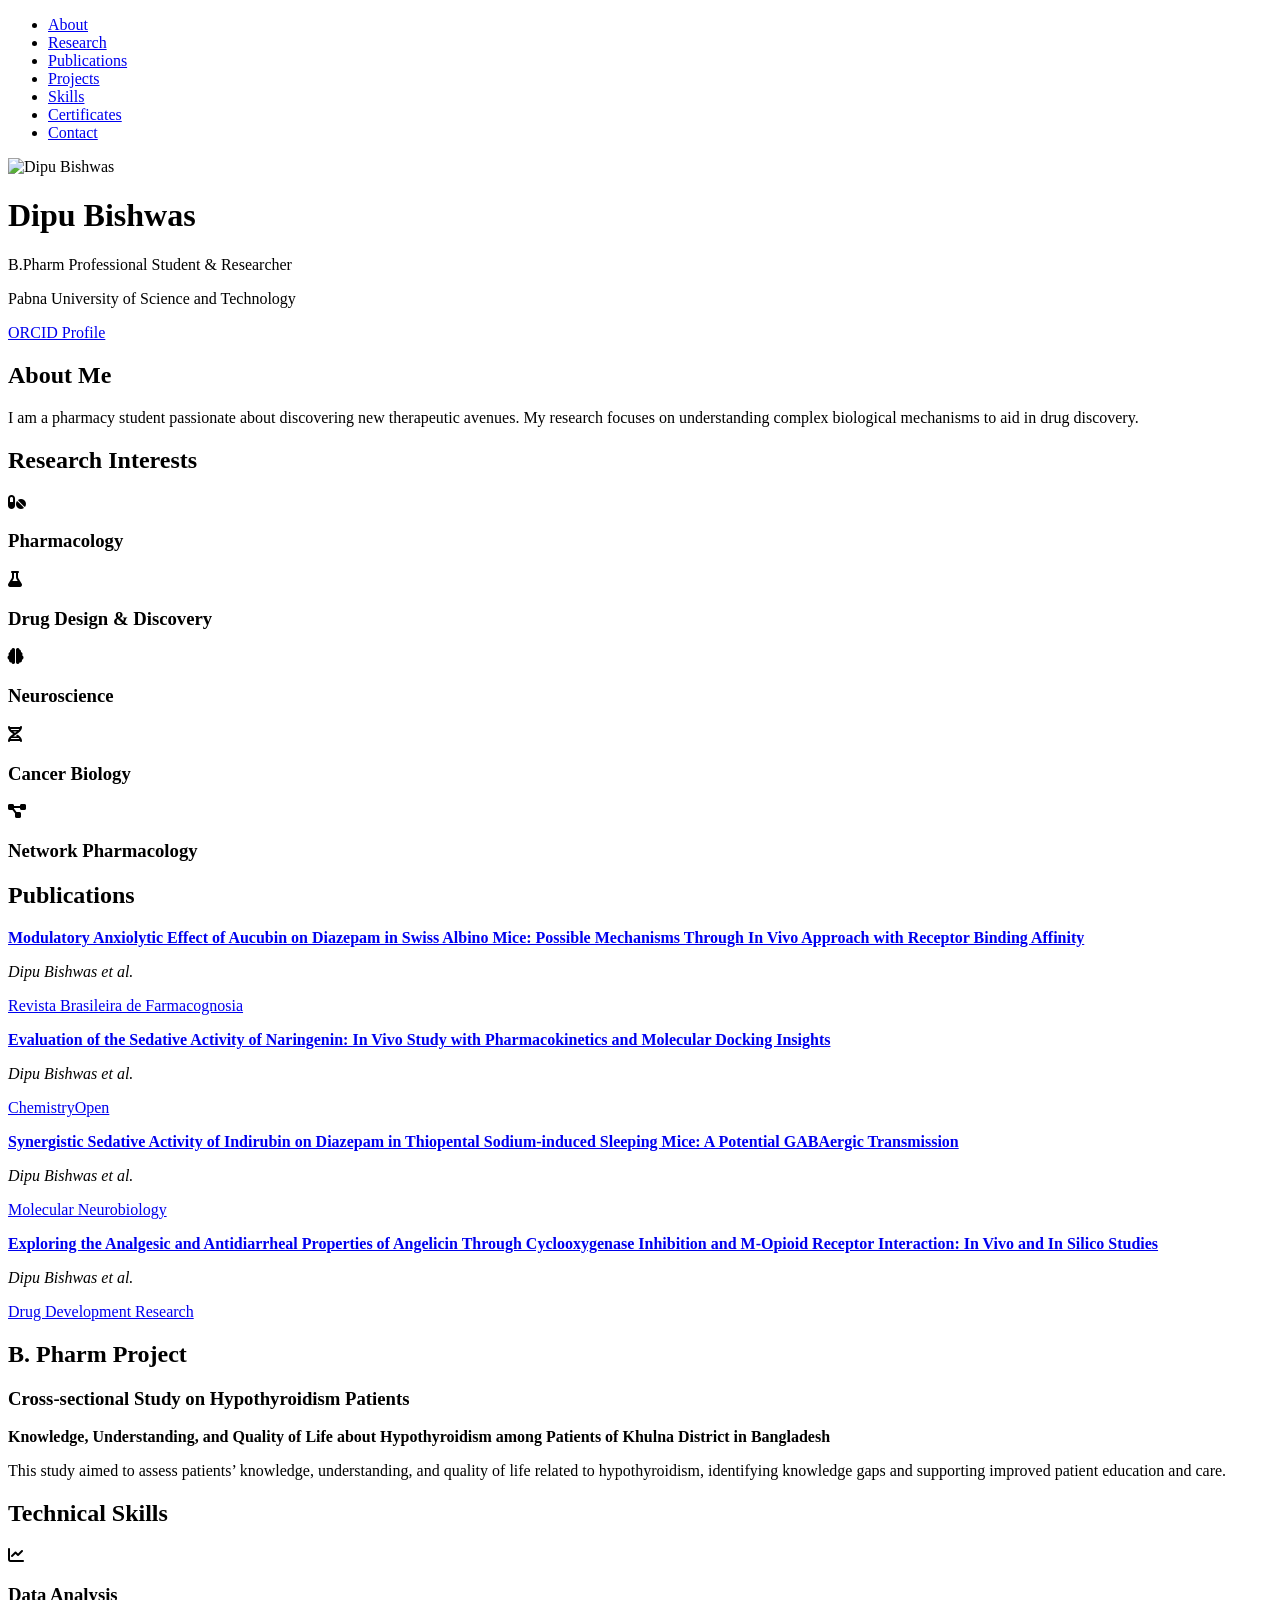
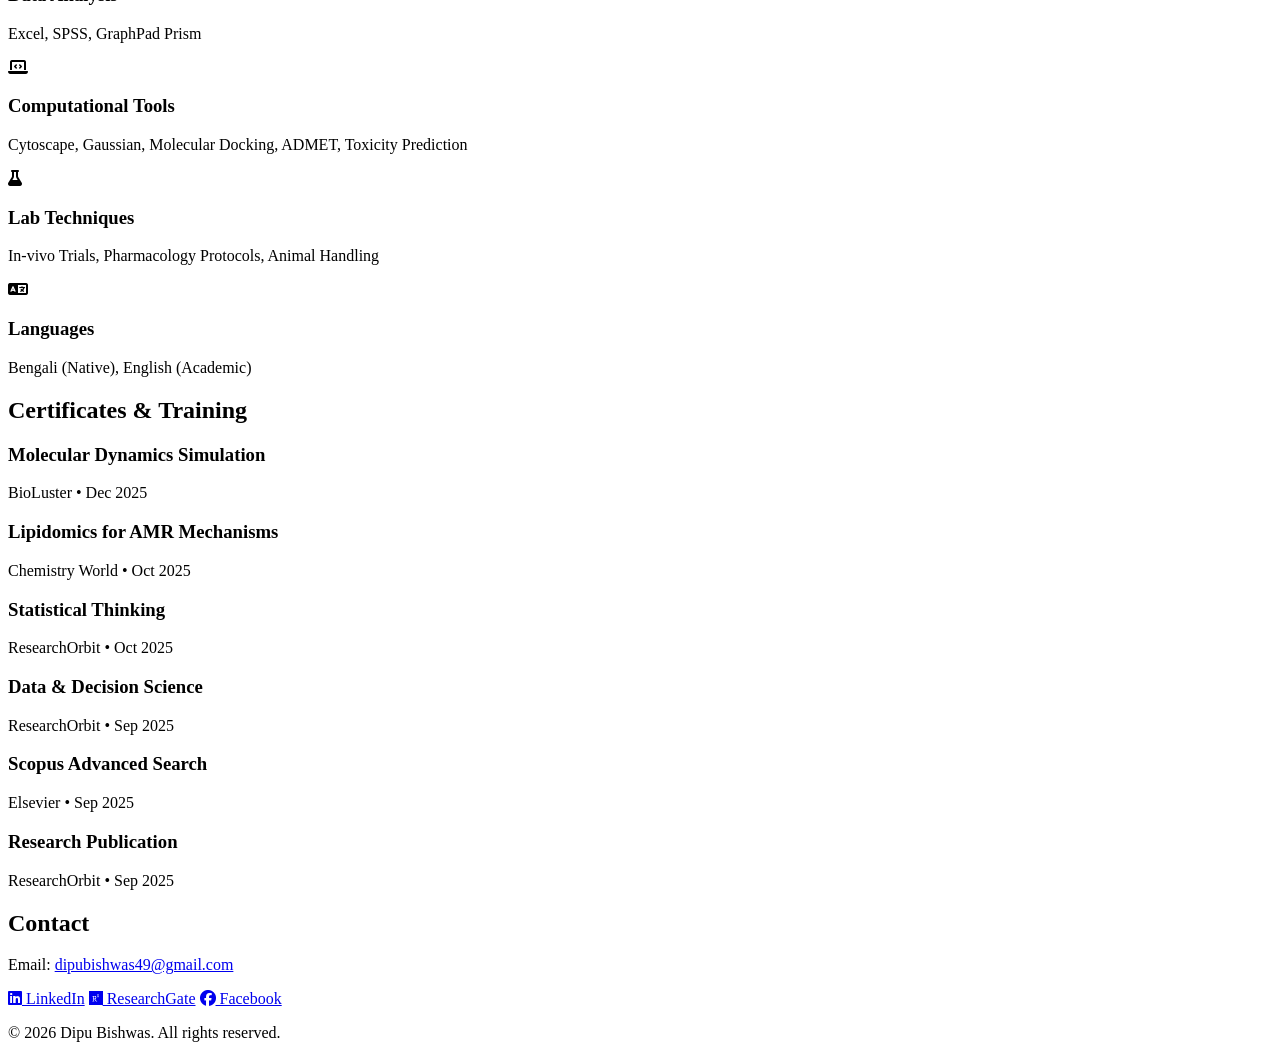
==== index.html @ 78cbf412 "Create index.html" ====
<!DOCTYPE html>
<html lang="en">
<head>
    <meta charset="UTF-8">
    <meta name="viewport" content="width=device-width, initial-scale=1.0">
    <meta name="description" content="Portfolio of Dipu Bishwas – B.Pharm student and researcher in Pharmacology, Neuroscience, and Drug Discovery">
    <title>Dipu Bishwas – Portfolio</title>
    <link rel="stylesheet" href="style.css">
    <link rel="stylesheet" href="https://cdnjs.cloudflare.com/ajax/libs/font-awesome/6.4.0/css/all.min.css">
</head>
<body>

    <!-- Navigation -->
    <nav>
        <div class="hamburger" onclick="toggleMenu()">
            <div class="bar"></div>
            <div class="bar"></div>
            <div class="bar"></div>
        </div>
        <ul class="nav-links">
            <li><a href="#about" onclick="toggleMenu()">About</a></li>
            <li><a href="#research" onclick="toggleMenu()">Research</a></li>
            <li><a href="#publications" onclick="toggleMenu()">Publications</a></li>
            <li><a href="#projects" onclick="toggleMenu()">Projects</a></li>
            <li><a href="#skills" onclick="toggleMenu()">Skills</a></li>
            <li><a href="#certificates" onclick="toggleMenu()">Certificates</a></li>
            <li><a href="#contact" onclick="toggleMenu()">Contact</a></li>
        </ul>
    </nav>

    <!-- Hero Section -->
    <header class="hero">
        <img src="profileee.jpg" alt="Dipu Bishwas" class="profile-img">
        <h1>Dipu Bishwas</h1>
        <p>B.Pharm Professional Student & Researcher</p>
        <p>Pabna University of Science and Technology</p>
        <p><a href="https://orcid.org/0009-0007-2944-2143" target="_blank" class="link-white">ORCID Profile</a></p>
    </header>

    <main class="container">

        <!-- About Section -->
        <section id="about">
            <h2>About Me</h2>
            <p>I am a pharmacy student passionate about discovering new therapeutic avenues. My research focuses on understanding complex biological mechanisms to aid in drug discovery.</p>
        </section>

        <!-- Research Interests -->
        <section id="research">
            <h2>Research Interests</h2>
            <div class="grid interests-grid">
                <div class="card"><i class="fas fa-pills"></i><h3>Pharmacology</h3></div>
                <div class="card"><i class="fas fa-flask"></i><h3>Drug Design & Discovery</h3></div>
                <div class="card"><i class="fas fa-brain"></i><h3>Neuroscience</h3></div>
                <div class="card"><i class="fas fa-dna"></i><h3>Cancer Biology</h3></div>
                <div class="card"><i class="fas fa-project-diagram"></i><h3>Network Pharmacology</h3></div>
            </div>
        </section>

        <!-- Publications -->
        <section id="publications">
            <h2>Publications</h2>
            <article class="publication">
                <a href="https://doi.org/10.1007/s43450-025-00629-9" target="_blank">
                    <strong>Modulatory Anxiolytic Effect of Aucubin on Diazepam in Swiss Albino Mice: Possible Mechanisms Through In Vivo Approach with Receptor Binding Affinity</strong>
                </a>
                <p><em>Dipu Bishwas et al.</em></p>
                <p><a href="https://link.springer.com/journal/43450" target="_blank">Revista Brasileira de Farmacognosia</a></p>
            </article>

            <article class="publication">
                <a href="https://doi.org/10.1002/open.202500114" target="_blank">
                    <strong>Evaluation of the Sedative Activity of Naringenin: In Vivo Study with Pharmacokinetics and Molecular Docking Insights</strong>
                </a>
                <p><em>Dipu Bishwas et al.</em></p>
                <p><a href="https://chemistry-europe.onlinelibrary.wiley.com/journal/21911363" target="_blank">ChemistryOpen</a></p>
            </article>

            <article class="publication">
                <a href="https://doi.org/10.1007/s12035-025-05176-x" target="_blank">
                    <strong>Synergistic Sedative Activity of Indirubin on Diazepam in Thiopental Sodium-induced Sleeping Mice: A Potential GABAergic Transmission</strong>
                </a>
                <p><em>Dipu Bishwas et al.</em></p>
                <p><a href="https://link.springer.com/journal/12035" target="_blank">Molecular Neurobiology</a></p>
            </article>

            <article class="publication">
                <a href="https://doi.org/10.1002/ddr.70201" target="_blank">
                    <strong>Exploring the Analgesic and Antidiarrheal Properties of Angelicin Through Cyclooxygenase Inhibition and M-Opioid Receptor Interaction: In Vivo and In Silico Studies</strong>
                </a>
                <p><em>Dipu Bishwas et al.</em></p>
                <p><a href="https://analyticalsciencejournals.onlinelibrary.wiley.com/journal/10982299" target="_blank">Drug Development Research</a></p>
            </article>
        </section>

        <!-- Projects -->
        <section id="projects">
            <h2>B. Pharm Project</h2>
            <article class="project">
                <h3>Cross-sectional Study on Hypothyroidism Patients</h3>
                <p><strong>Knowledge, Understanding, and Quality of Life about Hypothyroidism among Patients of Khulna District in Bangladesh</strong></p>
                <p>This study aimed to assess patients’ knowledge, understanding, and quality of life related to hypothyroidism, identifying knowledge gaps and supporting improved patient education and care.</p>
            </article>
        </section>

        <!-- Skills -->
        <section id="skills">
            <h2>Technical Skills</h2>
            <div class="grid skills-grid">
                <div class="card"><i class="fas fa-chart-line"></i><h3>Data Analysis</h3><p>Excel, SPSS, GraphPad Prism</p></div>
                <div class="card"><i class="fas fa-laptop-code"></i><h3>Computational Tools</h3><p>Cytoscape, Gaussian, Molecular Docking, ADMET, Toxicity Prediction</p></div>
                <div class="card"><i class="fas fa-flask"></i><h3>Lab Techniques</h3><p>In-vivo Trials, Pharmacology Protocols, Animal Handling</p></div>
                <div class="card"><i class="fas fa-language"></i><h3>Languages</h3><p>Bengali (Native), English (Academic)</p></div>
            </div>
        </section>

        <!-- Certificates -->
        <section id="certificates">
            <h2>Certificates & Training</h2>
            <div class="grid certificates-grid">
                <div class="card"><h3>Molecular Dynamics Simulation</h3><p>BioLuster • Dec 2025</p></div>
                <div class="card"><h3>Lipidomics for AMR Mechanisms</h3><p>Chemistry World • Oct 2025</p></div>
                <div class="card"><h3>Statistical Thinking</h3><p>ResearchOrbit • Oct 2025</p></div>
                <div class="card"><h3>Data & Decision Science</h3><p>ResearchOrbit • Sep 2025</p></div>
                <div class="card"><h3>Scopus Advanced Search</h3><p>Elsevier • Sep 2025</p></div>
                <div class="card"><h3>Research Publication</h3><p>ResearchOrbit • Sep 2025</p></div>
            </div>
        </section>

        <!-- Contact -->
        <section id="contact">
            <h2>Contact</h2>
            <p>Email: <a href="mailto:dipubishwas49@gmail.com">dipubishwas49@gmail.com</a></p>
            <div class="social-links">
                <a href="https://www.linkedin.com/in/dipu-bishwas/" target="_blank"><i class="fab fa-linkedin"></i> LinkedIn</a>
                <a href="https://www.researchgate.net/profile/Dipu-Bishwas-2" target="_blank"><i class="fab fa-researchgate"></i> ResearchGate</a>
                <a href="https://www.facebook.com/dipu.bishwas23" target="_blank"><i class="fab fa-facebook"></i> Facebook</a>
            </div>
        </section>

    </main>

    <!-- Footer -->
    <footer>
        <p>&copy; 2026 Dipu Bishwas. All rights reserved.</p>
    </footer>

    <!-- Scripts -->
    <script>
        function toggleMenu() {
            const nav = document.querySelector('.nav-links');
            nav.classList.toggle('active');
        }
    </script>

</body>
</html>
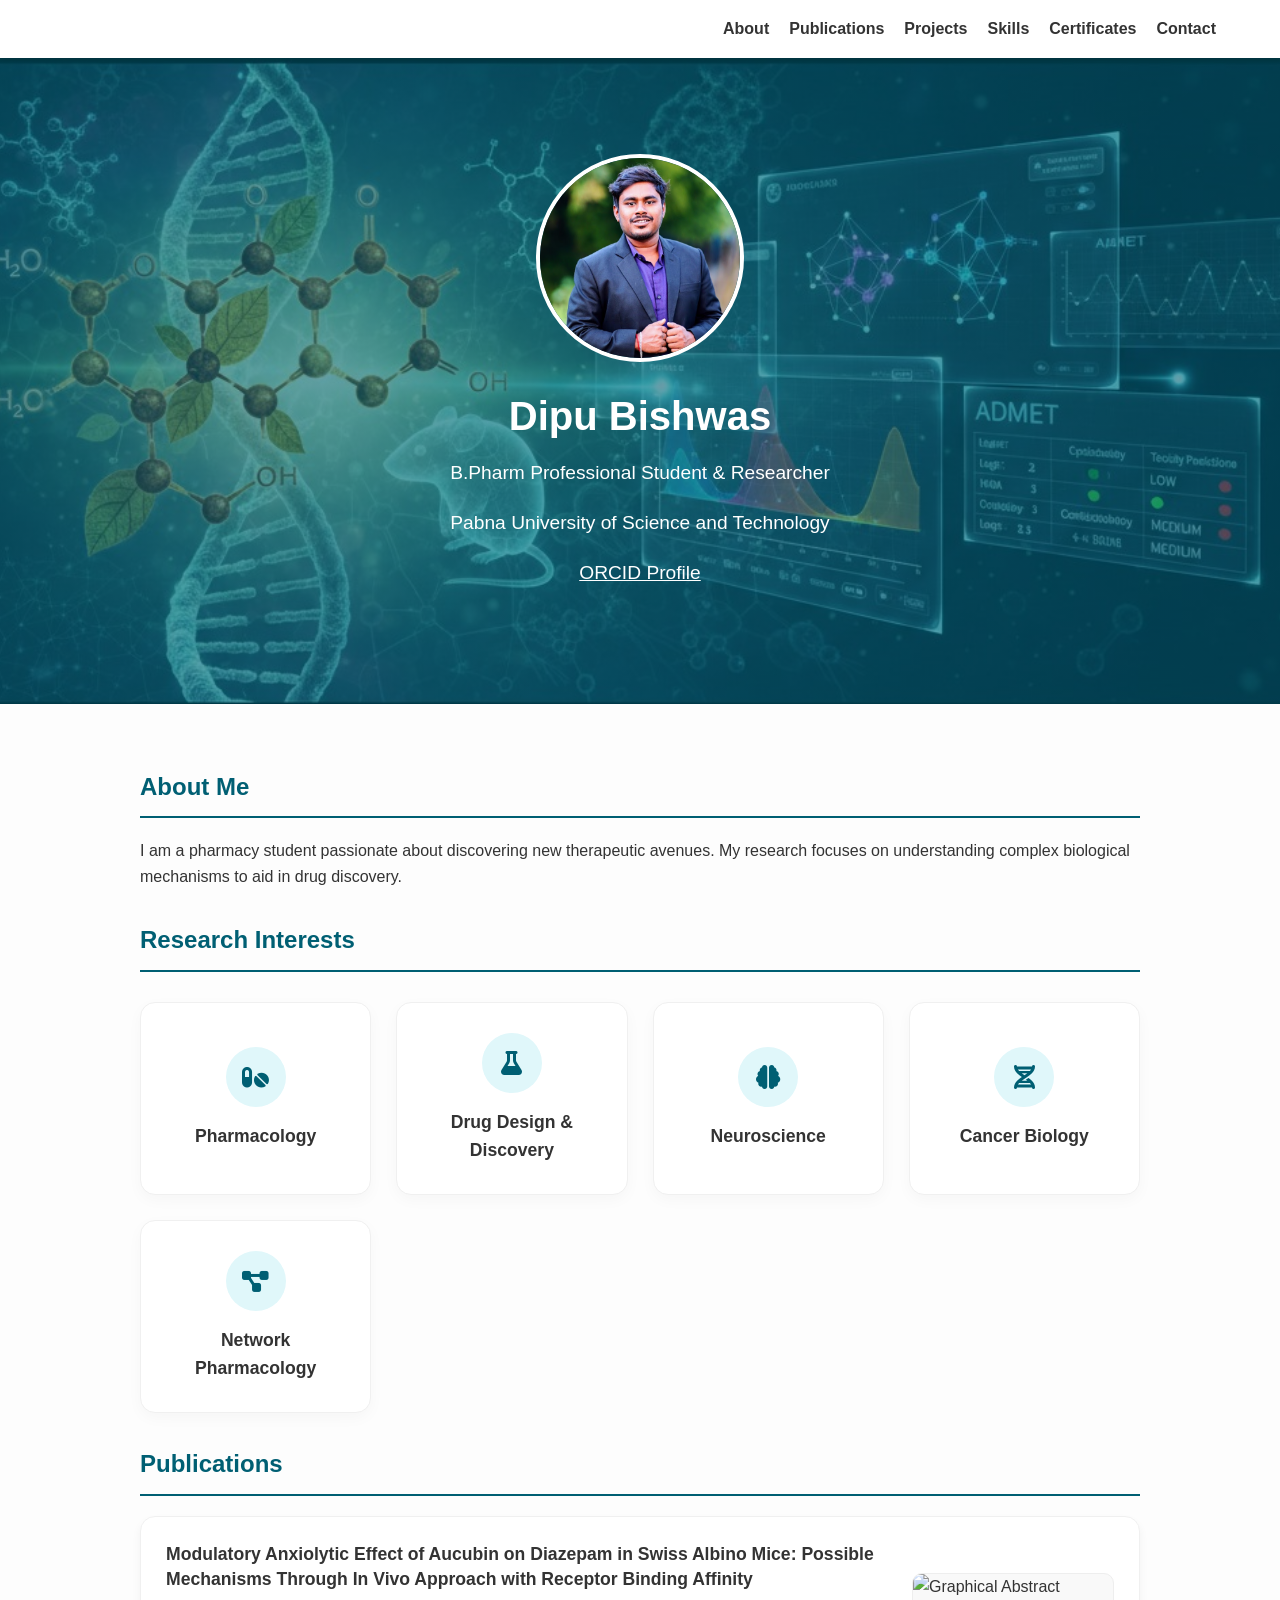
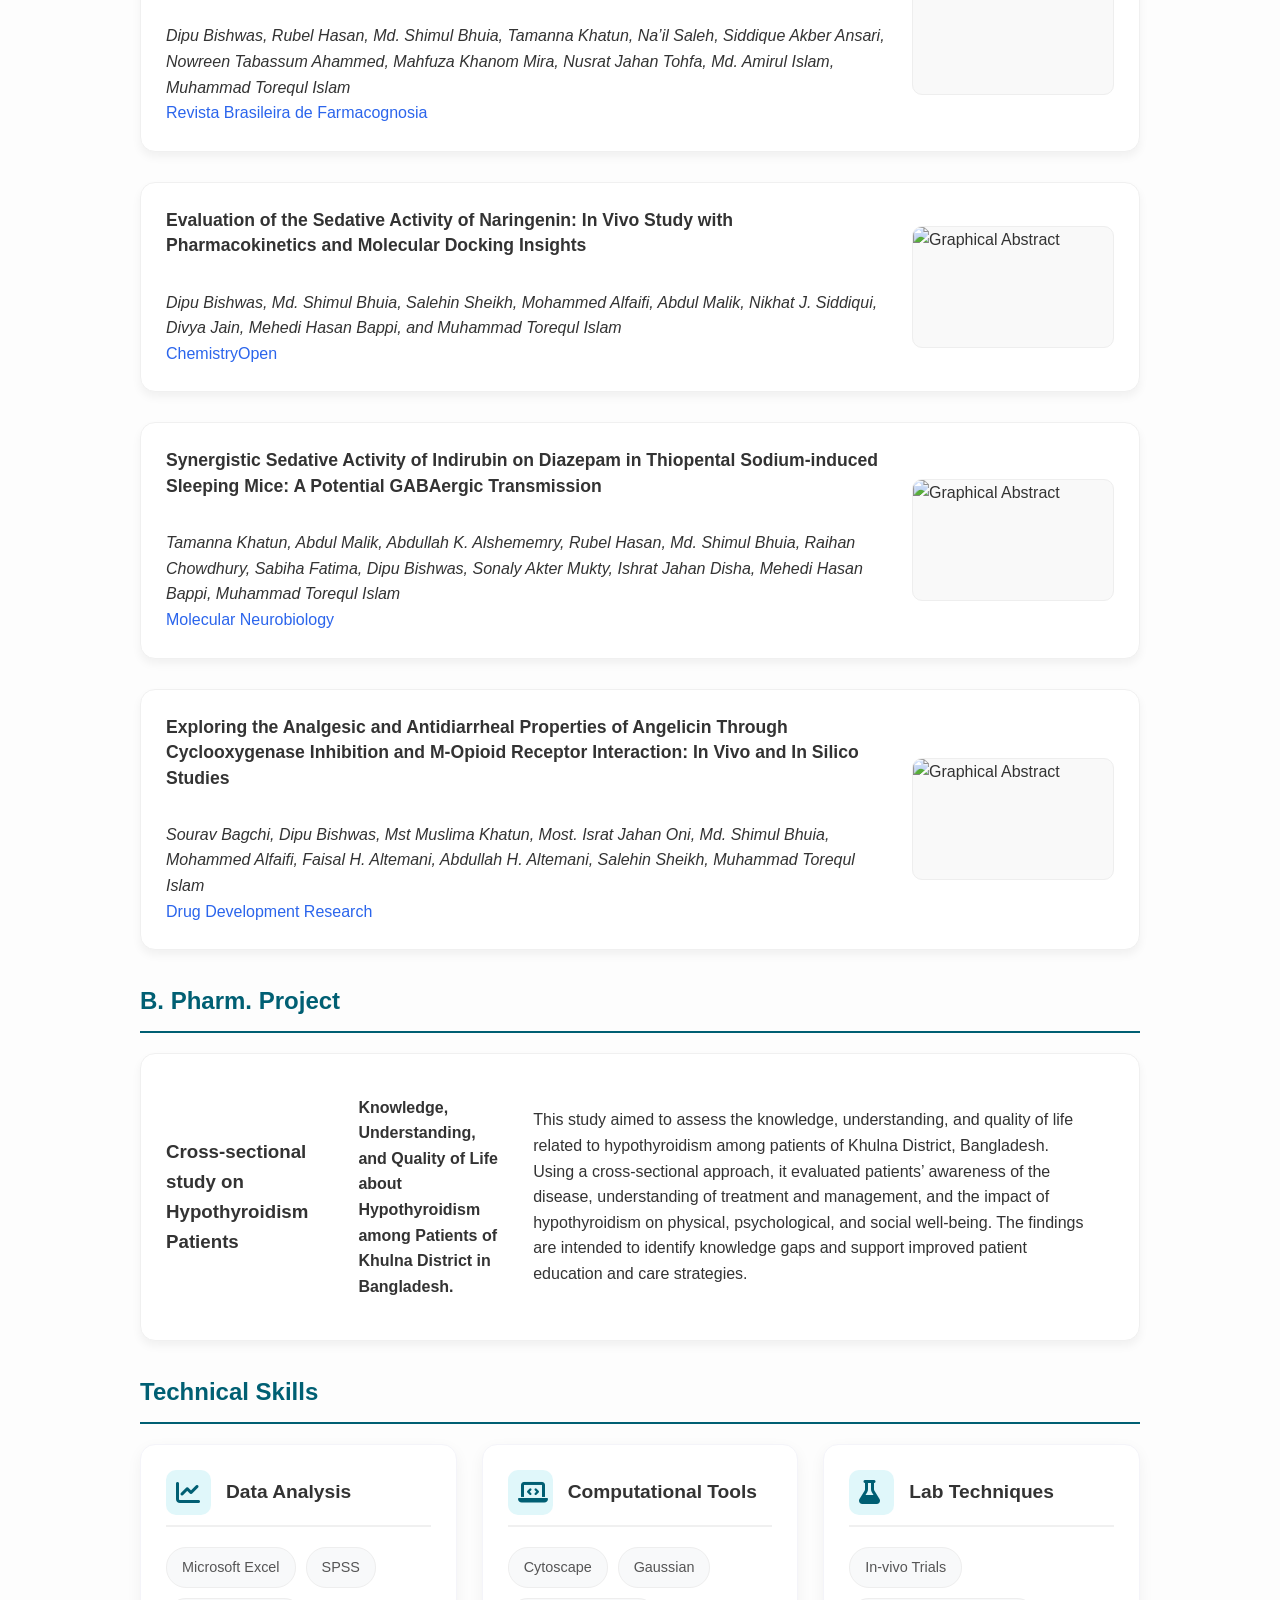
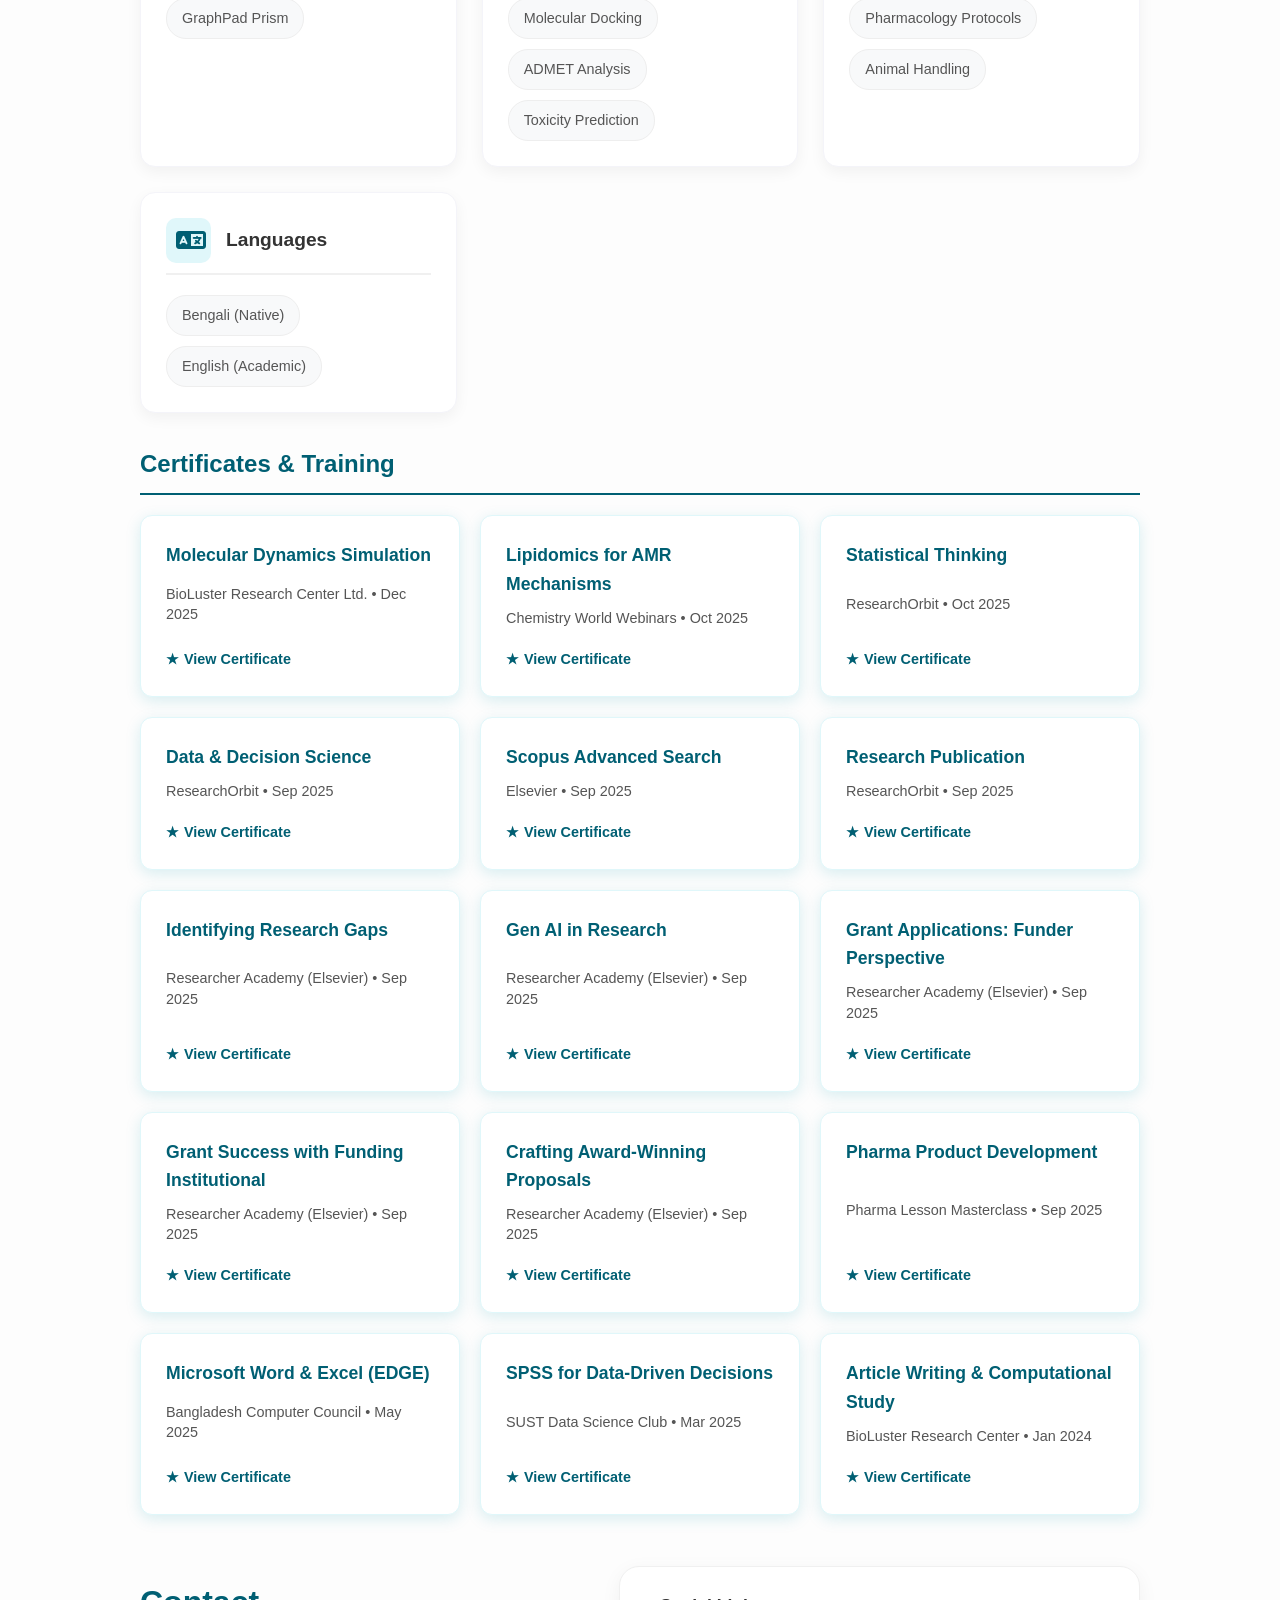
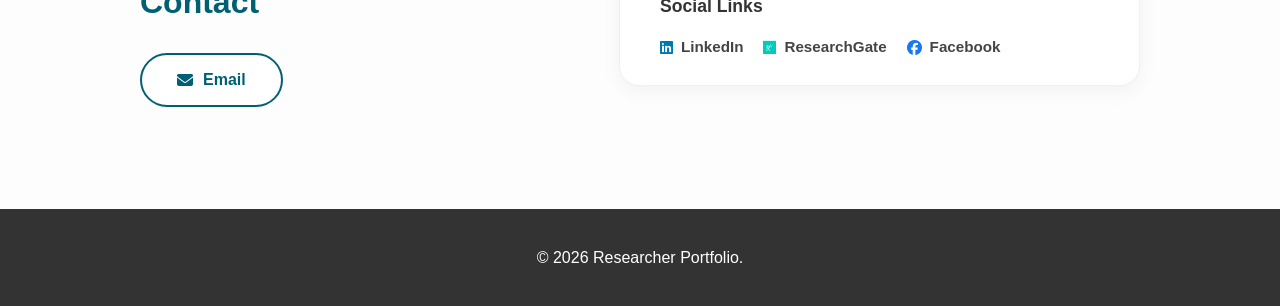
==== commit a1bb6e33: "Update index.html" ====
--- a/index.html
+++ b/index.html
@@ -3,23 +3,22 @@
 <head>
     <meta charset="UTF-8">
     <meta name="viewport" content="width=device-width, initial-scale=1.0">
-    <meta name="description" content="Portfolio of Dipu Bishwas – B.Pharm student and researcher in Pharmacology, Neuroscience, and Drug Discovery">
-    <title>Dipu Bishwas – Portfolio</title>
+    <title>Dipu Bishwas-Portfolio</title>
     <link rel="stylesheet" href="style.css">
+    
     <link rel="stylesheet" href="https://cdnjs.cloudflare.com/ajax/libs/font-awesome/6.4.0/css/all.min.css">
 </head>
 <body>
 
-    <!-- Navigation -->
     <nav>
         <div class="hamburger" onclick="toggleMenu()">
             <div class="bar"></div>
             <div class="bar"></div>
             <div class="bar"></div>
         </div>
+
         <ul class="nav-links">
             <li><a href="#about" onclick="toggleMenu()">About</a></li>
-            <li><a href="#research" onclick="toggleMenu()">Research</a></li>
             <li><a href="#publications" onclick="toggleMenu()">Publications</a></li>
             <li><a href="#projects" onclick="toggleMenu()">Projects</a></li>
             <li><a href="#skills" onclick="toggleMenu()">Skills</a></li>
@@ -28,130 +27,353 @@
         </ul>
     </nav>
 
-    <!-- Hero Section -->
     <header class="hero">
-        <img src="profileee.jpg" alt="Dipu Bishwas" class="profile-img">
+        <img src="profileee.jpg" alt="Dipu Bishwas" style="width: 200px; height: 200px; border-radius: 50%; border: 4px solid white; object-fit: cover; margin-bottom: 15px;">
+        
         <h1>Dipu Bishwas</h1>
         <p>B.Pharm Professional Student & Researcher</p>
         <p>Pabna University of Science and Technology</p>
-        <p><a href="https://orcid.org/0009-0007-2944-2143" target="_blank" class="link-white">ORCID Profile</a></p>
+        <p><a href="https://orcid.org/0009-0007-2944-2143" target="_blank" style="color: white; text-decoration: underline;">ORCID Profile</a></p>
+        <link rel="stylesheet" href="https://cdnjs.cloudflare.com/ajax/libs/font-awesome/6.4.0/css/all.min.css">
     </header>
 
-    <main class="container">
-
-        <!-- About Section -->
+    <div class="container">
+        
         <section id="about">
             <h2>About Me</h2>
-            <p>I am a pharmacy student passionate about discovering new therapeutic avenues. My research focuses on understanding complex biological mechanisms to aid in drug discovery.</p>
-        </section>
-
-        <!-- Research Interests -->
-        <section id="research">
+            <p>
+                I am a pharmacy student passionate about discovering new therapeutic avenues. 
+                My research focuses on understanding complex biological mechanisms to aid in drug discovery. 
+            </p>
+        </section>
+
+        <section id="interests">
             <h2>Research Interests</h2>
-            <div class="grid interests-grid">
-                <div class="card"><i class="fas fa-pills"></i><h3>Pharmacology</h3></div>
-                <div class="card"><i class="fas fa-flask"></i><h3>Drug Design & Discovery</h3></div>
-                <div class="card"><i class="fas fa-brain"></i><h3>Neuroscience</h3></div>
-                <div class="card"><i class="fas fa-dna"></i><h3>Cancer Biology</h3></div>
-                <div class="card"><i class="fas fa-project-diagram"></i><h3>Network Pharmacology</h3></div>
-            </div>
-        </section>
-
-        <!-- Publications -->
+            <div class="interests-grid">
+                
+                <div class="interest-card">
+                    <div class="icon-box">
+                        <i class="fas fa-pills"></i>
+                    </div>
+                    <h3>Pharmacology</h3>
+                </div>
+
+                <div class="interest-card">
+                    <div class="icon-box">
+                        <i class="fas fa-flask"></i>
+                    </div>
+                    <h3>Drug Design & Discovery</h3>
+                </div>
+
+                <div class="interest-card">
+                    <div class="icon-box">
+                        <i class="fas fa-brain"></i>
+                    </div>
+                    <h3>Neuroscience</h3>
+                </div>
+
+                <div class="interest-card">
+                    <div class="icon-box">
+                        <i class="fas fa-dna"></i>
+                    </div>
+                    <h3>Cancer Biology</h3>
+                </div>
+
+                <div class="interest-card">
+                    <div class="icon-box">
+                        <i class="fas fa-project-diagram"></i>
+                    </div>
+                    <h3>Network Pharmacology</h3>
+                </div>
+
+            </div>
+        </section>
+
         <section id="publications">
             <h2>Publications</h2>
-            <article class="publication">
-                <a href="https://doi.org/10.1007/s43450-025-00629-9" target="_blank">
-                    <strong>Modulatory Anxiolytic Effect of Aucubin on Diazepam in Swiss Albino Mice: Possible Mechanisms Through In Vivo Approach with Receptor Binding Affinity</strong>
-                </a>
-                <p><em>Dipu Bishwas et al.</em></p>
-                <p><a href="https://link.springer.com/journal/43450" target="_blank">Revista Brasileira de Farmacognosia</a></p>
-            </article>
-
-            <article class="publication">
-                <a href="https://doi.org/10.1002/open.202500114" target="_blank">
-                    <strong>Evaluation of the Sedative Activity of Naringenin: In Vivo Study with Pharmacokinetics and Molecular Docking Insights</strong>
-                </a>
-                <p><em>Dipu Bishwas et al.</em></p>
-                <p><a href="https://chemistry-europe.onlinelibrary.wiley.com/journal/21911363" target="_blank">ChemistryOpen</a></p>
-            </article>
-
-            <article class="publication">
-                <a href="https://doi.org/10.1007/s12035-025-05176-x" target="_blank">
-                    <strong>Synergistic Sedative Activity of Indirubin on Diazepam in Thiopental Sodium-induced Sleeping Mice: A Potential GABAergic Transmission</strong>
-                </a>
-                <p><em>Dipu Bishwas et al.</em></p>
-                <p><a href="https://link.springer.com/journal/12035" target="_blank">Molecular Neurobiology</a></p>
-            </article>
-
-            <article class="publication">
-                <a href="https://doi.org/10.1002/ddr.70201" target="_blank">
-                    <strong>Exploring the Analgesic and Antidiarrheal Properties of Angelicin Through Cyclooxygenase Inhibition and M-Opioid Receptor Interaction: In Vivo and In Silico Studies</strong>
-                </a>
-                <p><em>Dipu Bishwas et al.</em></p>
-                <p><a href="https://analyticalsciencejournals.onlinelibrary.wiley.com/journal/10982299" target="_blank">Drug Development Research</a></p>
-            </article>
-        </section>
-
-        <!-- Projects -->
+            
+            <div class="publication-item">
+                <div class="pub-details">
+                    <a href="https://doi.org/10.1007/s43450-025-00629-9" target="_blank" class="pub-title-link">
+                        <strong>Modulatory Anxiolytic Effect of Aucubin on Diazepam in Swiss Albino Mice: Possible Mechanisms Through In Vivo Approach with Receptor Binding Affinity</strong>
+                    </a>
+                    <br>
+                    <em>Dipu Bishwas, Rubel Hasan, Md. Shimul Bhuia, Tamanna Khatun, Na’il Saleh, Siddique Akber Ansari, Nowreen Tabassum Ahammed, Mahfuza Khanom Mira, Nusrat Jahan Tohfa, Md. Amirul Islam, Muhammad Torequl Islam</em><br>
+                    <span>
+                        <a href="https://link.springer.com/journal/43450" target="_blank" style="text-decoration: none; color: #2B65EC; font-weight: normal;">
+                            Revista Brasileira de Farmacognosia
+                        </a>
+                    </span>
+                </div>
+                <img src="abs-aucubin.jpg" alt="Graphical Abstract" class="pub-image">
+            </div>
+
+            <div class="publication-item">
+                <div class="pub-details">
+                    <a href="https://doi.org/10.1002/open.202500114" target="_blank" class="pub-title-link">
+                        <strong>Evaluation of the Sedative Activity of Naringenin: In Vivo Study with Pharmacokinetics and Molecular Docking Insights</strong>
+                    </a>
+                    <br>
+                    <em>Dipu Bishwas, Md. Shimul Bhuia, Salehin Sheikh, Mohammed Alfaifi, Abdul Malik, Nikhat J. Siddiqui, Divya Jain, Mehedi Hasan Bappi, and Muhammad Torequl Islam</em><br>
+                    <span>
+                        <a href="https://chemistry-europe.onlinelibrary.wiley.com/journal/21911363" target="_blank" style="text-decoration: none; color: #2B65EC; font-weight: normal;">
+                            ChemistryOpen
+                        </a>
+                    </span>
+                </div>
+                <img src="abs-naringenin.jpg" alt="Graphical Abstract" class="pub-image">
+            </div>
+            
+            <div class="publication-item">
+                <div class="pub-details">
+                    <a href="https://doi.org/10.1007/s12035-025-05176-x" target="_blank" class="pub-title-link">
+                        <strong>Synergistic Sedative Activity of Indirubin on Diazepam in Thiopental Sodium-induced Sleeping Mice: A Potential GABAergic Transmission</strong>
+                    </a>
+                    <br>
+                    <em>Tamanna Khatun, Abdul Malik, Abdullah K. Alshememry, Rubel Hasan, Md. Shimul Bhuia, Raihan Chowdhury, Sabiha Fatima, Dipu Bishwas, Sonaly Akter Mukty, Ishrat Jahan Disha, Mehedi Hasan Bappi, Muhammad Torequl Islam</em><br>
+                    <span>
+                        <a href="https://link.springer.com/journal/12035" target="_blank" style="text-decoration: none; color: #2B65EC; font-weight: normal;">
+                            Molecular Neurobiology
+                        </a>
+                    </span>
+                </div>
+                <img src="abs-indirubin.jpg" alt="Graphical Abstract" class="pub-image">
+            </div>
+
+            <div class="publication-item">
+                <div class="pub-details">
+                    <a href="https://doi.org/10.1002/ddr.70201" target="_blank" class="pub-title-link">
+                        <strong>Exploring the Analgesic and Antidiarrheal Properties of Angelicin Through Cyclooxygenase Inhibition and M-Opioid Receptor Interaction: In Vivo and In Silico Studies</strong>
+                    </a>
+                    <br>
+                    <em>Sourav Bagchi, Dipu Bishwas, Mst Muslima Khatun, Most. Israt Jahan Oni, Md. Shimul Bhuia, Mohammed Alfaifi, Faisal H. Altemani, Abdullah H. Altemani, Salehin Sheikh, Muhammad Torequl Islam</em><br>
+                    <span>
+                        <a href="https://analyticalsciencejournals.onlinelibrary.wiley.com/journal/10982299" target="_blank" style="text-decoration: none; color: #2B65EC; font-weight: normal;">
+                            Drug Development Research
+                        </a>
+                    </span>
+                </div>
+                <img src="abs-angelicin.jpg" alt="Graphical Abstract" class="pub-image">
+            </div>
+        </section>
+
         <section id="projects">
-            <h2>B. Pharm Project</h2>
-            <article class="project">
-                <h3>Cross-sectional Study on Hypothyroidism Patients</h3>
-                <p><strong>Knowledge, Understanding, and Quality of Life about Hypothyroidism among Patients of Khulna District in Bangladesh</strong></p>
-                <p>This study aimed to assess patients’ knowledge, understanding, and quality of life related to hypothyroidism, identifying knowledge gaps and supporting improved patient education and care.</p>
-            </article>
-        </section>
-
-        <!-- Skills -->
-        <section id="skills">
+            <h2>B. Pharm. Project</h2>
+            <div class="publication-item">
+                <h3>Cross-sectional study on Hypothyroidism Patients</h3><br>
+                <p><strong>Knowledge, Understanding, and Quality of Life about Hypothyroidism among Patients of Khulna District in Bangladesh.</strong></p>
+                <span>This study aimed to assess the knowledge, understanding, and quality of life related to hypothyroidism among patients of Khulna District, Bangladesh. 
+                    Using a cross-sectional approach, it evaluated patients’ awareness of the disease, understanding of treatment and management, and the impact of hypothyroidism on physical, psychological, and social well-being. 
+                    The findings are intended to identify knowledge gaps and support improved patient education and care strategies.</span><br>
+            </div>
+        </section>
+
+       <section id="skills">
             <h2>Technical Skills</h2>
-            <div class="grid skills-grid">
-                <div class="card"><i class="fas fa-chart-line"></i><h3>Data Analysis</h3><p>Excel, SPSS, GraphPad Prism</p></div>
-                <div class="card"><i class="fas fa-laptop-code"></i><h3>Computational Tools</h3><p>Cytoscape, Gaussian, Molecular Docking, ADMET, Toxicity Prediction</p></div>
-                <div class="card"><i class="fas fa-flask"></i><h3>Lab Techniques</h3><p>In-vivo Trials, Pharmacology Protocols, Animal Handling</p></div>
-                <div class="card"><i class="fas fa-language"></i><h3>Languages</h3><p>Bengali (Native), English (Academic)</p></div>
-            </div>
-        </section>
-
-        <!-- Certificates -->
+            <div class="skills-wrapper">
+                
+                <div class="skill-category">
+                    <div class="skill-header">
+                        <i class="fas fa-chart-line skill-icon"></i>
+                        <h3>Data Analysis</h3>
+                    </div>
+                    <div class="skill-tags">
+                        <span>Microsoft Excel</span>
+                        <span>SPSS</span>
+                        <span>GraphPad Prism</span>
+                    </div>
+                </div>
+
+                <div class="skill-category">
+                    <div class="skill-header">
+                        <i class="fas fa-laptop-code skill-icon"></i>
+                        <h3>Computational Tools</h3>
+                    </div>
+                    <div class="skill-tags">
+                        <span>Cytoscape</span>
+                        <span>Gaussian</span>
+                        <span>Molecular Docking</span>
+                        <span>ADMET Analysis</span>
+                        <span>Toxicity Prediction</span>
+                    </div>
+                </div>
+
+                <div class="skill-category">
+                    <div class="skill-header">
+                        <i class="fas fa-flask skill-icon"></i>
+                        <h3>Lab Techniques</h3>
+                    </div>
+                    <div class="skill-tags">
+                        <span>In-vivo Trials</span>
+                        <span>Pharmacology Protocols</span>
+                        <span>Animal Handling</span>
+                    </div>
+                </div>
+
+                <div class="skill-category">
+                    <div class="skill-header">
+                        <i class="fas fa-language skill-icon"></i>
+                        <h3>Languages</h3>
+                    </div>
+                    <div class="skill-tags">
+                        <span>Bengali (Native)</span>
+                        <span>English (Academic)</span>
+                    </div>
+                </div>
+
+            </div>
+        </section>
+
         <section id="certificates">
             <h2>Certificates & Training</h2>
-            <div class="grid certificates-grid">
-                <div class="card"><h3>Molecular Dynamics Simulation</h3><p>BioLuster • Dec 2025</p></div>
-                <div class="card"><h3>Lipidomics for AMR Mechanisms</h3><p>Chemistry World • Oct 2025</p></div>
-                <div class="card"><h3>Statistical Thinking</h3><p>ResearchOrbit • Oct 2025</p></div>
-                <div class="card"><h3>Data & Decision Science</h3><p>ResearchOrbit • Sep 2025</p></div>
-                <div class="card"><h3>Scopus Advanced Search</h3><p>Elsevier • Sep 2025</p></div>
-                <div class="card"><h3>Research Publication</h3><p>ResearchOrbit • Sep 2025</p></div>
-            </div>
-        </section>
-
-        <!-- Contact -->
-        <section id="contact">
-            <h2>Contact</h2>
-            <p>Email: <a href="mailto:dipubishwas49@gmail.com">dipubishwas49@gmail.com</a></p>
-            <div class="social-links">
-                <a href="https://www.linkedin.com/in/dipu-bishwas/" target="_blank"><i class="fab fa-linkedin"></i> LinkedIn</a>
-                <a href="https://www.researchgate.net/profile/Dipu-Bishwas-2" target="_blank"><i class="fab fa-researchgate"></i> ResearchGate</a>
-                <a href="https://www.facebook.com/dipu.bishwas23" target="_blank"><i class="fab fa-facebook"></i> Facebook</a>
-            </div>
-        </section>
-
-    </main>
-
-    <!-- Footer -->
+            
+            <div class="certificates-grid">
+                
+                <div class="certificate-card">
+                    <h3>Molecular Dynamics Simulation</h3>
+                    <p>BioLuster Research Center Ltd. • Dec 2025</p>
+                    <a href="cert-molecular.pdf" target="_blank" class="cert-btn">View Certificate</a>
+                </div>
+
+                <div class="certificate-card">
+                    <h3>Lipidomics for AMR Mechanisms</h3>
+                    <p>Chemistry World Webinars • Oct 2025</p>
+                    <a href="cert-lipidomics.pdf" target="_blank" class="cert-btn">View Certificate</a>
+                </div>
+
+                <div class="certificate-card">
+                    <h3>Statistical Thinking</h3>
+                    <p>ResearchOrbit • Oct 2025</p>
+                    <a href="cert-stat-thinking.jpg" target="_blank" class="cert-btn">View Certificate</a>
+                </div>
+
+                <div class="certificate-card">
+                    <h3>Data & Decision Science</h3>
+                    <p>ResearchOrbit • Sep 2025</p>
+                    <a href="cert-data-decision.jpg" target="_blank" class="cert-btn">View Certificate</a>
+                </div>
+
+                <div class="certificate-card">
+                    <h3>Scopus Advanced Search</h3>
+                    <p>Elsevier • Sep 2025</p>
+                    <a href="cert-scopus.pdf" target="_blank" class="cert-btn">View Certificate</a>
+                </div>
+
+                <div class="certificate-card">
+                    <h3>Research Publication</h3>
+                    <p>ResearchOrbit • Sep 2025</p>
+                    <a href="cert-research-pub.jpg" target="_blank" class="cert-btn">View Certificate</a>
+                </div>
+
+                <div class="certificate-card">
+                    <h3>Identifying Research Gaps</h3>
+                    <p>Researcher Academy (Elsevier) • Sep 2025</p>
+                    <a href="cert-gaps.pdf" target="_blank" class="cert-btn">View Certificate</a>
+                </div>
+
+                <div class="certificate-card">
+                    <h3>Gen AI in Research</h3>
+                    <p>Researcher Academy (Elsevier) • Sep 2025</p>
+                    <a href="cert-ai.pdf" target="_blank" class="cert-btn">View Certificate</a>
+                </div>
+
+                <div class="certificate-card">
+                    <h3>Grant Applications: Funder Perspective</h3>
+                    <p>Researcher Academy (Elsevier) • Sep 2025</p>
+                    <a href="cert-grant-tips.pdf" target="_blank" class="cert-btn">View Certificate</a>
+                </div>
+
+                <div class="certificate-card">
+                    <h3>Grant Success with Funding Institutional</h3>
+                    <p>Researcher Academy (Elsevier) • Sep 2025</p>
+                    <a href="cert-grant-success.pdf" target="_blank" class="cert-btn">View Certificate</a>
+                </div>
+
+                <div class="certificate-card">
+                    <h3>Crafting Award-Winning Proposals</h3>
+                    <p>Researcher Academy (Elsevier) • Sep 2025</p>
+                    <a href="cert-proposals.pdf" target="_blank" class="cert-btn">View Certificate</a>
+                </div>
+
+                <div class="certificate-card">
+                    <h3>Pharma Product Development</h3>
+                    <p>Pharma Lesson Masterclass • Sep 2025</p>
+                    <a href="cert-pharma.pdf" target="_blank" class="cert-btn">View Certificate</a>
+                </div>
+
+                <div class="certificate-card">
+                    <h3>Microsoft Word & Excel (EDGE)</h3>
+                    <p>Bangladesh Computer Council • May 2025</p>
+                    <a href="cert-edge.pdf" target="_blank" class="cert-btn">View Certificate</a>
+                </div>
+
+                <div class="certificate-card">
+                    <h3>SPSS for Data-Driven Decisions</h3>
+                    <p>SUST Data Science Club • Mar 2025</p>
+                    <a href="cert-spss.pdf" target="_blank" class="cert-btn">View Certificate</a>
+                </div>
+
+                <div class="certificate-card">
+                    <h3>Article Writing & Computational Study</h3>
+                    <p>BioLuster Research Center • Jan 2024</p>
+                    <a href="cert-article.jpg" target="_blank" class="cert-btn">View Certificate</a>
+                </div>
+
+            </div>
+        </section>
+
+       <section id="contact">
+            <div class="contact-layout">
+                
+                <div class="contact-left">
+                    <h2>Contact</h2>
+                    <div class="contact-buttons-row">
+                        <a href="mailto:dipubishwas49@gmail.com" class="btn-contact btn-email">
+                            <i class="fas fa-envelope"></i> Email
+                        </a>
+                    </div>
+                </div>
+
+                <div class="social-card">
+                    <h3>Social Links</h3>
+                    <div class="social-links-grid">
+                        <a href="https://www.linkedin.com/in/dipu-bishwas/" target="_blank"><i class="fab fa-linkedin" style="color: #0077b5;"></i> LinkedIn</a>
+                        <a href="https://www.researchgate.net/profile/Dipu-Bishwas-2" target="_blank"><i class="fab fa-researchgate" style="color: #00ccbb;"></i> ResearchGate</a>
+                        <a href="https://www.facebook.com/dipu.bishwas23" target="_blank"><i class="fab fa-facebook" style="color: #1877F2;"></i> Facebook</a>
+                    </div>
+                </div>
+
+            </div>
+        </section>
+
+    </div>
+
     <footer>
-        <p>&copy; 2026 Dipu Bishwas. All rights reserved.</p>
+        <p>&copy; 2026 Researcher Portfolio.</p>
     </footer>
 
-    <!-- Scripts -->
     <script>
         function toggleMenu() {
-            const nav = document.querySelector('.nav-links');
-            nav.classList.toggle('active');
+            const navLinks = document.querySelector('.nav-links');
+            navLinks.classList.toggle('active');
         }
     </script>
 
 </body>
 </html>
+
+
+
+
+
+
+
+
+
+
+
+
+
+
+
+
--- a/style.css
+++ b/style.css
@@ -0,0 +1,538 @@
+/* CSS Styles */
+:root {
+    --primary-color: #005f73;
+    --secondary-color: #94d2bd;
+    --text-dark: #333;
+    --light-bg: #f4f4f9;
+}
+body {
+    font-family: 'Segoe UI', Tahoma, Geneva, Verdana, sans-serif;
+    line-height: 1.6;
+    margin: 0;
+    color: var(--text-dark);
+    background-color: #fdfdfd; 
+}
+
+/* --- NAVIGATION --- */
+nav {
+    display: flex;
+    justify-content: flex-end; 
+    align-items: center;
+    background: #fff;
+    padding: 1rem 5%;
+    box-shadow: 0 2px 5px rgba(0,0,0,0.1);
+    position: sticky;
+    top: 0;
+    z-index: 1000;
+}
+
+/* Default Menu Links (Desktop) */
+.nav-links {
+    list-style: none;
+    display: flex;
+    margin: 0;
+    padding: 0;
+}
+.nav-links li {
+    margin-left: 20px;
+}
+.nav-links a {
+    text-decoration: none;
+    color: var(--text-dark);
+    font-weight: bold;
+}
+
+/* Mobile Hamburger Icon */
+.hamburger {
+    display: none;
+    cursor: pointer;
+    flex-direction: column;
+    gap: 5px;
+}
+.hamburger .bar {
+    width: 25px;
+    height: 3px;
+    background-color: var(--text-dark);
+    transition: all 0.3s ease;
+}
+
+/* Mobile Menu Styles */
+@media (max-width: 768px) {
+    .hamburger {
+        display: flex;
+    }
+    .nav-links {
+        display: none;
+        position: absolute;
+        top: 100%;
+        right: 0;
+        width: 100%;
+        background-color: white;
+        flex-direction: column;
+        align-items: center;
+        box-shadow: 0 4px 6px rgba(0,0,0,0.1);
+        padding: 20px 0;
+    }
+    .nav-links.active {
+        display: flex;
+    }
+    .nav-links li {
+        margin: 15px 0; 
+    }
+}
+
+/* --- HERO SECTION --- */
+.hero {
+    background: linear-gradient(rgba(0, 95, 115, 0.6), rgba(0, 95, 115, 0.6)), url('cover.jpg');
+    background-size: cover;
+    background-position: center;
+    background-repeat: no-repeat;
+    color: white;
+    padding: 6rem 5%;
+    text-align: center;
+}
+.hero h1 {
+    margin: 0;
+    font-size: 2.5rem;
+}
+.hero p {
+    font-size: 1.2rem;
+    margin-top: 10px;
+}
+
+/* --- GENERAL SECTIONS --- */
+.container {
+    padding: 2rem 5%;
+    max-width: 1000px;
+    margin: auto;
+}
+h2 {
+    border-bottom: 2px solid var(--primary-color);
+    padding-bottom: 10px;
+    margin-top: 2rem;
+    color: var(--primary-color);
+}
+
+/* --- SKILLS --- */
+.skills-grid {
+    display: flex;
+    flex-wrap: wrap;
+    gap: 10px;
+}
+.skill-tag {
+    background: var(--secondary-color);
+    padding: 5px 15px;
+    border-radius: 20px;
+    font-weight: bold;
+    font-size: 0.9rem;
+}
+
+/* --- PUBLICATIONS (3D Effect + Round Edges) --- */
+.publication-item {
+    background: white;
+    border-left: 5px solid var(--primary-color);
+    padding: 25px;
+    margin-bottom: 30px;
+    
+    /* Round Shaped Edges */
+    border-radius: 15px; 
+    
+    /* Layout */
+    display: flex; 
+    justify-content: space-between; 
+    align-items: center; 
+    gap: 25px;
+    
+    /* 3D Transition */
+    transition: all 0.4s cubic-bezier(0.175, 0.885, 0.32, 1.275); 
+    position: relative;
+    top: 0;
+    
+    /* Default State */
+    box-shadow: 0 5px 10px rgba(0,0,0,0.05);
+    border: 1px solid #f0f0f0;
+
+    /* Fix for smooth edges during animation */
+    backface-visibility: hidden;
+    transform: translateZ(0); 
+    overflow: hidden; 
+}
+
+/* 3D Hover Effect */
+.publication-item:hover {
+    transform: translateY(-10px); 
+    box-shadow: 0 20px 40px rgba(0, 95, 115, 0.2); 
+    border-color: var(--secondary-color);
+}
+
+.pub-details {
+    flex: 1;
+}
+
+/* Graphical Abstract Image */
+.pub-image {
+    width: 200px;
+    height: 120px;
+    object-fit: cover;      
+    border-radius: 10px;    
+    border: 1px solid #eee; 
+    transition: transform 0.4s ease;
+    background-color: #f9f9f9;
+}
+
+.publication-item:hover .pub-image {
+    transform: scale(1.05); 
+    box-shadow: 0 5px 15px rgba(0,0,0,0.1);
+}
+
+/* Mobile Publication Layout */
+@media (max-width: 600px) {
+    .publication-item {
+        flex-direction: column; 
+        align-items: flex-start;
+    }
+    .pub-image {
+        width: 100%;       
+        height: auto;     
+        margin-top: 15px;   
+    }
+}
+
+/* --- CERTIFICATES (Sea Water Effect) --- */
+.certificates-grid {
+    display: grid;
+    grid-template-columns: repeat(auto-fit, minmax(280px, 1fr)); 
+    gap: 20px;
+    margin-top: 20px;
+}
+
+.certificate-card {
+    background: white;
+    padding: 25px;
+    border-radius: 12px; 
+    /* Sea Water Shadow */
+    box-shadow: 0 4px 15px rgba(0, 150, 170, 0.15); 
+    transition: transform 0.3s ease, box-shadow 0.3s ease;
+    border: 1px solid #e0f7fa; 
+    display: flex;
+    flex-direction: column;
+    justify-content: space-between;
+}
+
+.certificate-card:hover {
+    transform: translateY(-5px); 
+    box-shadow: 0 10px 25px rgba(0, 150, 170, 0.3);
+}
+
+.certificate-card h3 {
+    margin: 0 0 10px 0;
+    font-size: 1.1rem;
+    color: #005f73;
+    font-weight: 700;
+}
+
+.certificate-card p {
+    font-size: 0.9rem;
+    color: #555;
+    margin: 0 0 20px 0;
+    line-height: 1.4;
+}
+
+.cert-btn {
+    display: inline-flex;
+    align-items: center;
+    font-size: 0.9rem;
+    color: var(--primary-color);
+    text-decoration: none;
+    font-weight: bold;
+    transition: color 0.2s;
+}
+.cert-btn::before {
+    content: "★ ";
+    margin-right: 5px;
+}
+.cert-btn:hover {
+    color: var(--secondary-color);
+    text-decoration: underline;
+}
+
+/* --- CONTACT SECTION (Clean Split Layout) --- */
+
+/* Main Layout */
+.contact-layout {
+    display: flex;
+    justify-content: space-between;
+    align-items: center;
+    gap: 40px;
+    padding: 30px 0;
+    flex-wrap: wrap; /* Stacks on mobile */
+}
+
+/* Left Side */
+.contact-left {
+    flex: 1;
+    min-width: 300px;
+}
+.contact-left h2 {
+    font-size: 2rem;
+    margin-bottom: 25px;
+    border: none;
+    padding: 0;
+}
+.contact-buttons-row {
+    display: flex;
+    gap: 15px;
+}
+
+/* Button Styles (Pill Shape) */
+.btn-contact {
+    display: inline-flex;
+    align-items: center;
+    gap: 10px; 
+    padding: 12px 35px;
+    border-radius: 50px; 
+    text-decoration: none;
+    font-weight: bold;
+    font-size: 1rem;
+    transition: all 0.3s ease;
+}
+
+/* Email Button */
+.btn-email {
+    background-color: white;
+    color: #005f73 !important; 
+    border: 2px solid #005f73;
+}
+.btn-email:hover {
+    background-color: #005f73;
+    color: white !important;
+    transform: translateY(-3px);
+}
+
+/* Right Side: Social Card */
+.social-card {
+    background: white;
+    padding: 25px 40px;
+    border-radius: 20px; 
+    box-shadow: 0 5px 20px rgba(0,0,0,0.05); 
+    flex: 1;
+    min-width: 300px;
+    border: 1px solid #f0f0f0;
+}
+.social-card h3 {
+    margin: 0 0 15px 0;
+    font-size: 1.1rem;
+    color: #333;
+    font-weight: 800;
+}
+.social-links-grid {
+    display: flex;
+    flex-wrap: wrap;
+    gap: 20px;
+    align-items: center;
+}
+.social-links-grid a {
+    text-decoration: none;
+    color: #444;
+    font-weight: 600;
+    font-size: 0.95rem;
+    display: flex;
+    align-items: center;
+    gap: 8px;
+    transition: color 0.2s;
+}
+.social-links-grid a:hover {
+    color: var(--primary-color);
+}
+
+/* Contact Mobile Fix */
+@media (max-width: 768px) {
+    .contact-layout {
+        flex-direction: column;
+        align-items: flex-start;
+    }
+    .contact-buttons-row {
+        width: 100%;
+    }
+    .btn-contact {
+        flex: 1;
+        justify-content: center;
+    }
+    .social-card {
+        width: 100%;
+        box-sizing: border-box;
+    }
+}
+
+/* --- FOOTER --- */
+footer {
+    background: #333;
+    color: white;
+    text-align: center;
+    padding: 20px;
+    margin-top: 40px;
+}
+
+/* --- ELEGANT SKILLS SECTION --- */
+
+.skills-wrapper {
+    display: grid;
+    grid-template-columns: repeat(auto-fit, minmax(300px, 1fr)); /* Responsive Grid */
+    gap: 25px;
+    margin-top: 20px;
+}
+
+.skill-category {
+    background: white;
+    padding: 25px;
+    border-radius: 15px; /* Soft round corners */
+    box-shadow: 0 5px 15px rgba(0,0,0,0.05);
+    border: 1px solid #f4f4f9;
+    transition: transform 0.3s ease;
+}
+
+.skill-category:hover {
+    transform: translateY(-5px); /* Lifts up slightly on hover */
+    box-shadow: 0 10px 25px rgba(0, 95, 115, 0.15); /* Tinted shadow */
+    border-color: var(--secondary-color);
+}
+
+.skill-header {
+    display: flex;
+    align-items: center;
+    gap: 15px;
+    margin-bottom: 20px;
+    border-bottom: 2px solid #f0f0f0;
+    padding-bottom: 10px;
+}
+
+.skill-icon {
+    font-size: 1.5rem;
+    color: var(--primary-color);
+    background: #e0f7fa;
+    padding: 10px;
+    border-radius: 10px;
+    width: 25px;
+    height: 25px;
+    display: flex;
+    justify-content: center;
+    align-items: center;
+}
+
+.skill-header h3 {
+    margin: 0;
+    font-size: 1.2rem;
+    color: #333;
+}
+
+.skill-tags {
+    display: flex;
+    flex-wrap: wrap; /* Allows tags to flow to next line */
+    gap: 10px;
+}
+
+.skill-tags span {
+    background-color: #f8f9fa;
+    color: #555;
+    padding: 8px 15px;
+    border-radius: 20px; /* Pill shape tags */
+    font-size: 0.9rem;
+    font-weight: 500;
+    border: 1px solid #eee;
+    transition: all 0.2s ease;
+}
+
+/* Hover effect for individual tags */
+.skill-tags span:hover {
+    background-color: var(--primary-color);
+    color: white;
+    border-color: var(--primary-color);
+}
+
+/* --- ELEGANT RESEARCH INTERESTS --- */
+
+.interests-grid {
+    display: grid;
+    /* This ensures cards are at least 180px wide but stretch to fill space */
+    grid-template-columns: repeat(auto-fit, minmax(200px, 1fr)); 
+    gap: 25px;
+    margin-top: 30px;
+}
+
+.interest-card {
+    background: white;
+    padding: 30px 20px;
+    border-radius: 15px;
+    text-align: center; /* Centers the icon and text */
+    border: 1px solid #f0f0f0;
+    box-shadow: 0 5px 15px rgba(0,0,0,0.03);
+    transition: all 0.3s ease;
+    display: flex;
+    flex-direction: column;
+    align-items: center;
+    justify-content: center;
+}
+
+/* Hover Effect: Float up + Shadow + Border Color */
+.interest-card:hover {
+    transform: translateY(-8px);
+    box-shadow: 0 15px 30px rgba(0, 95, 115, 0.1);
+    border-color: var(--secondary-color);
+}
+
+/* The Circle behind the Icon */
+.icon-box {
+    width: 60px;
+    height: 60px;
+    background-color: #e0f7fa; /* Light cyan bg */
+    border-radius: 50%; /* Perfect circle */
+    display: flex;
+    align-items: center;
+    justify-content: center;
+    margin-bottom: 15px;
+    transition: background-color 0.3s ease;
+}
+
+.interest-card:hover .icon-box {
+    background-color: var(--primary-color); /* Turns dark blue on hover */
+}
+
+/* The Icon Itself */
+.icon-box i {
+    font-size: 1.5rem;
+    color: var(--primary-color);
+    transition: color 0.3s ease;
+}
+
+.interest-card:hover .icon-box i {
+    color: white; /* Turns white on hover */
+}
+
+/* The Text */
+.interest-card h3 {
+    margin: 0;
+    font-size: 1.1rem;
+    font-weight: 600;
+    color: var(--text-dark);
+}
+
+/* --- CLICKABLE PUBLICATION TITLES --- */
+
+.pub-title-link {
+    text-decoration: none; /* Remove underline */
+    color: inherit; /* Keep text dark by default */
+    display: block; /* Makes the whole title clickable area larger */
+    margin-bottom: 5px;
+    transition: color 0.2s ease;
+}
+
+.pub-title-link strong {
+    font-size: 1.1rem; /* Make title slightly larger */
+    line-height: 1.4;
+}
+
+/* Hover Effect: Changes color to Primary Blue */
+.pub-title-link:hover {
+    color: var(--primary-color); 
+    text-decoration: underline; /* Adds underline on hover like Google Scholar */
+}
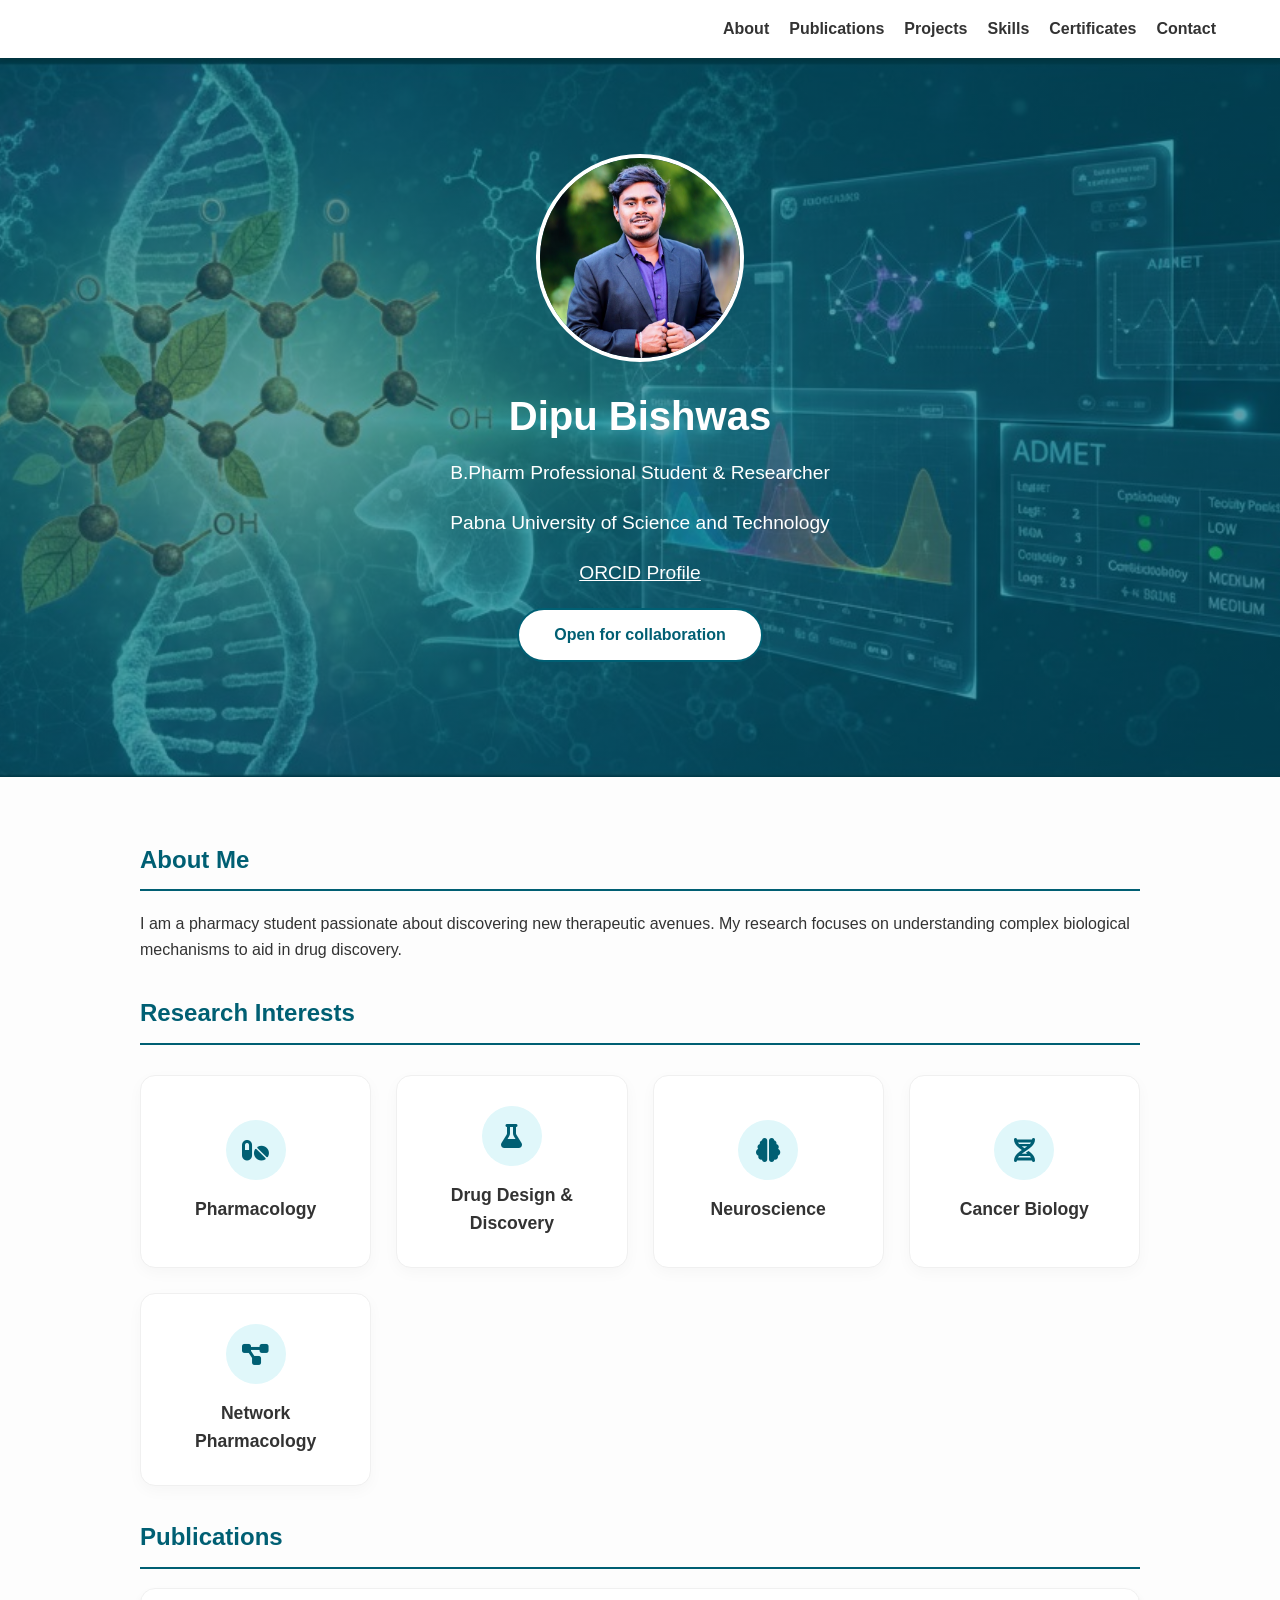
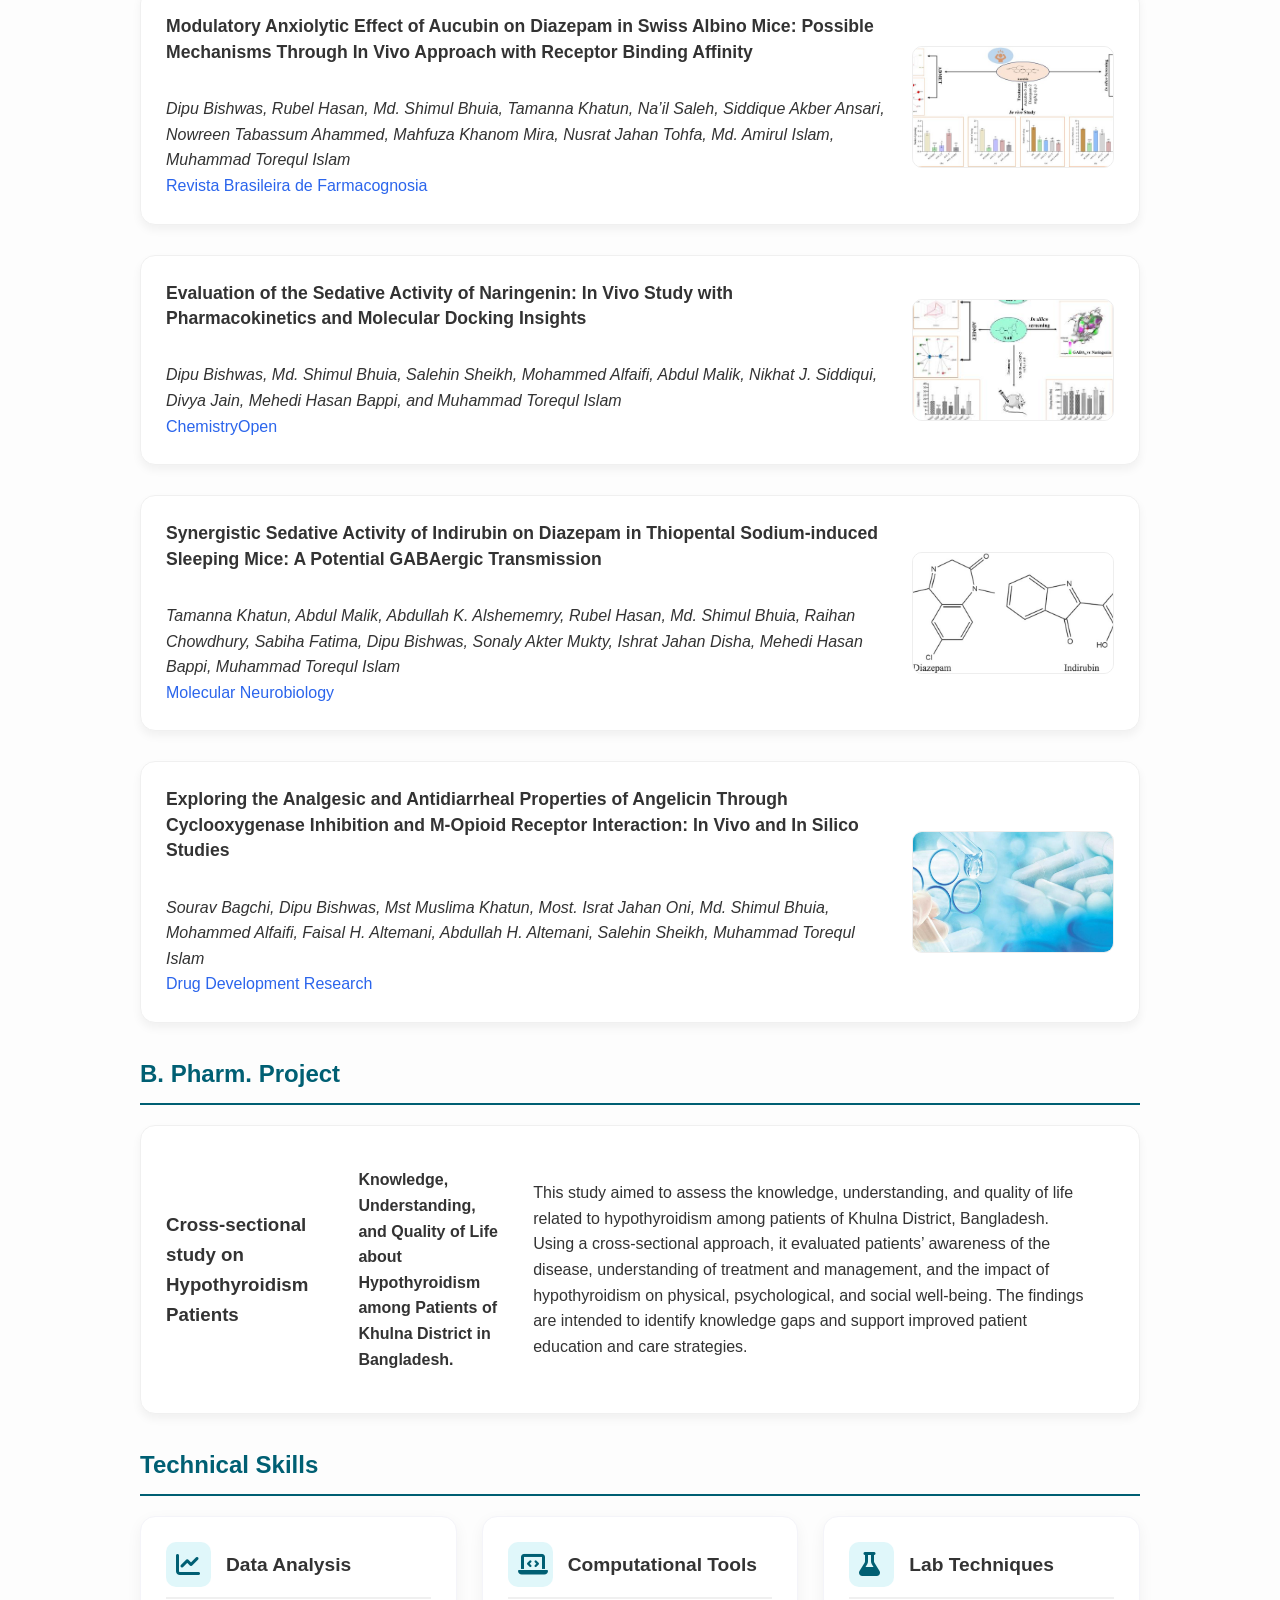
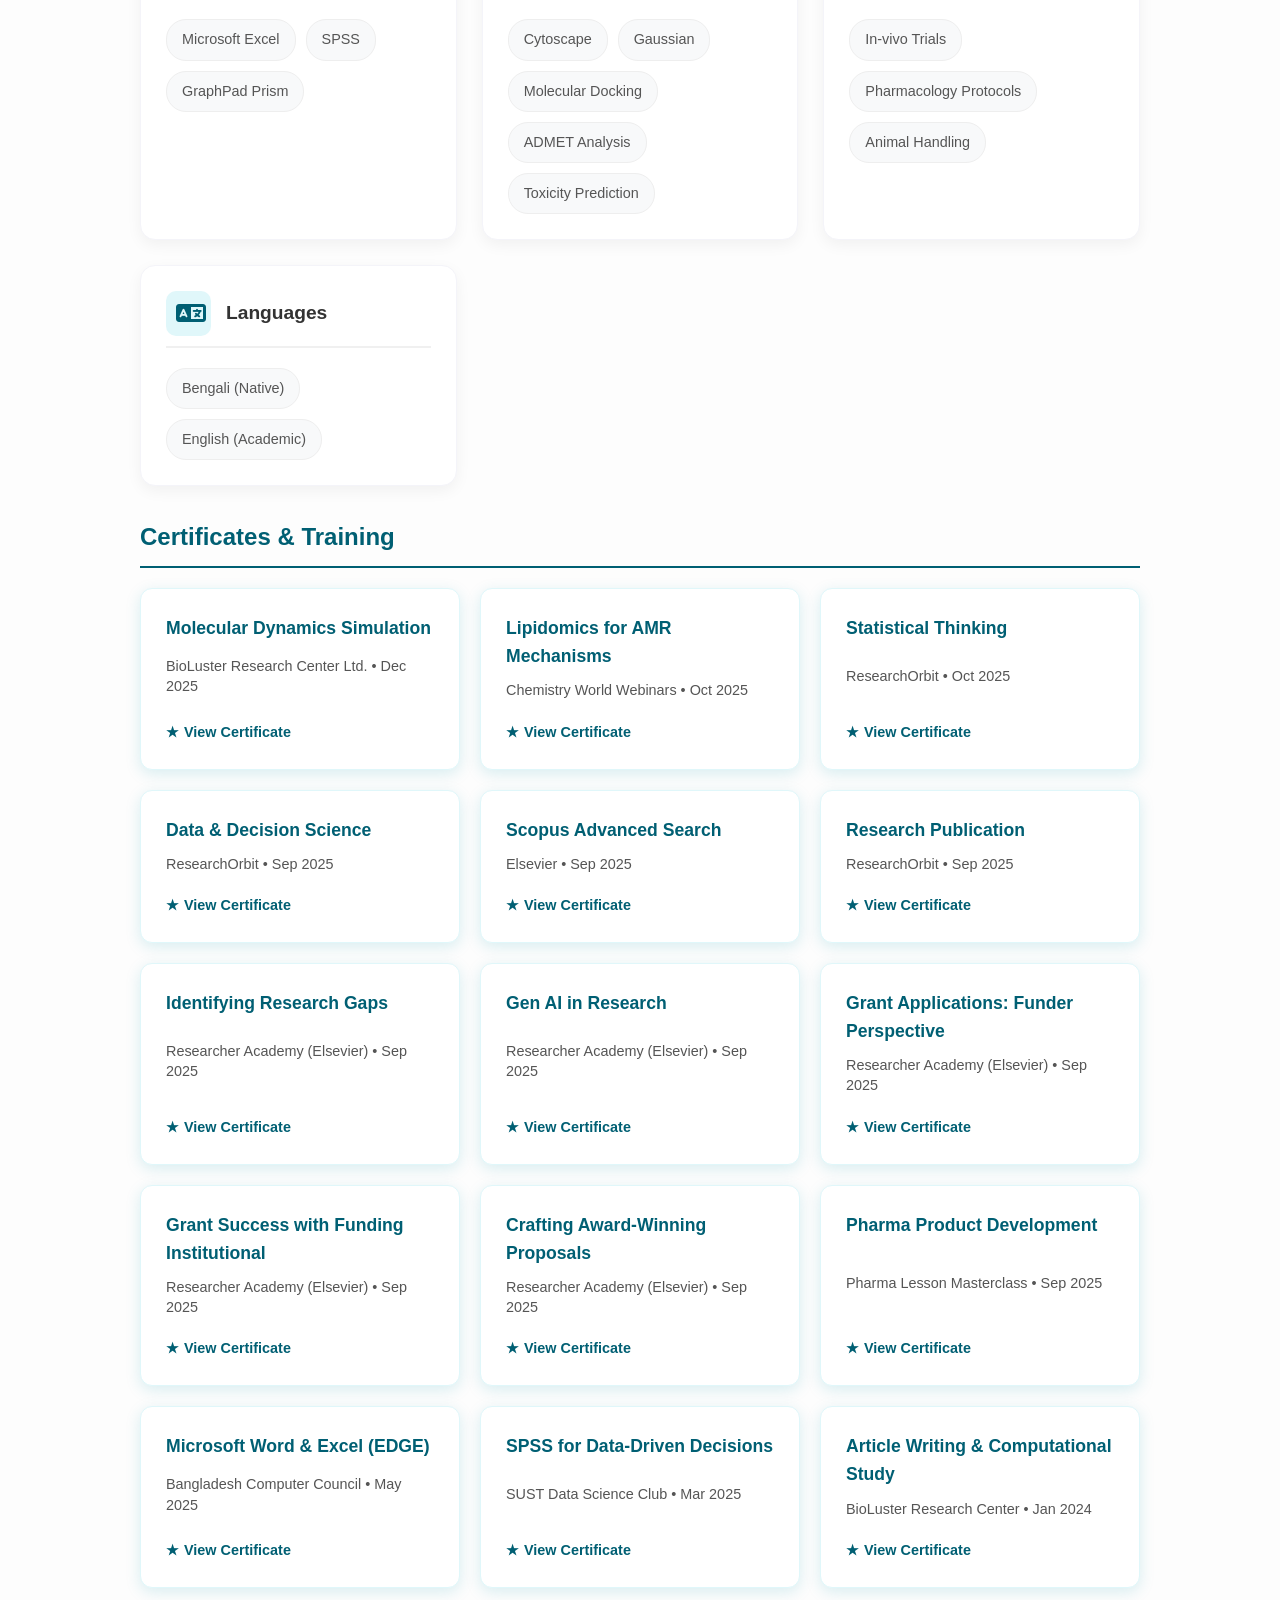
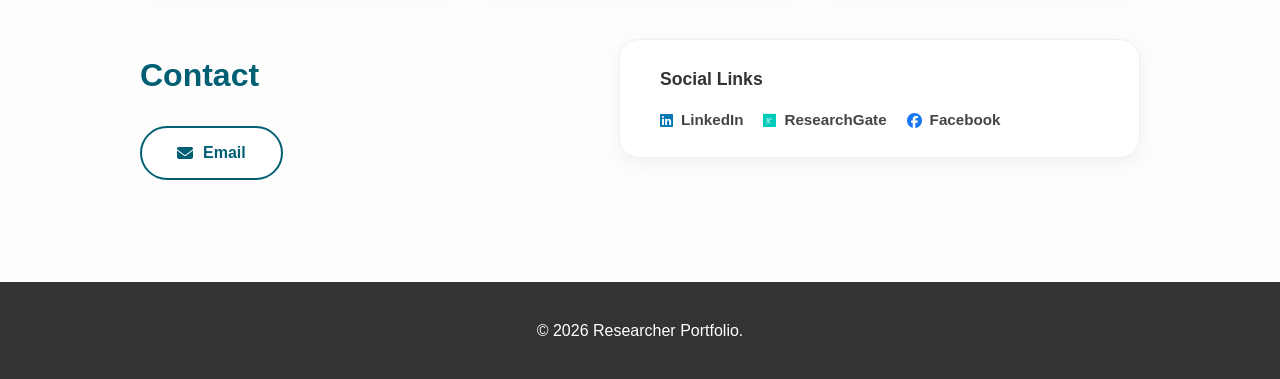
==== commit d7b41593: "Update index.html" ====
--- a/index.html
+++ b/index.html
@@ -34,6 +34,7 @@
         <p>B.Pharm Professional Student & Researcher</p>
         <p>Pabna University of Science and Technology</p>
         <p><a href="https://orcid.org/0009-0007-2944-2143" target="_blank" style="color: white; text-decoration: underline;">ORCID Profile</a></p>
+        <p><a href="mailto:dipubishwas49@gmail.com" class="btn-contact btn-email">Open for collaboration</a></p>
         <link rel="stylesheet" href="https://cdnjs.cloudflare.com/ajax/libs/font-awesome/6.4.0/css/all.min.css">
     </header>
 
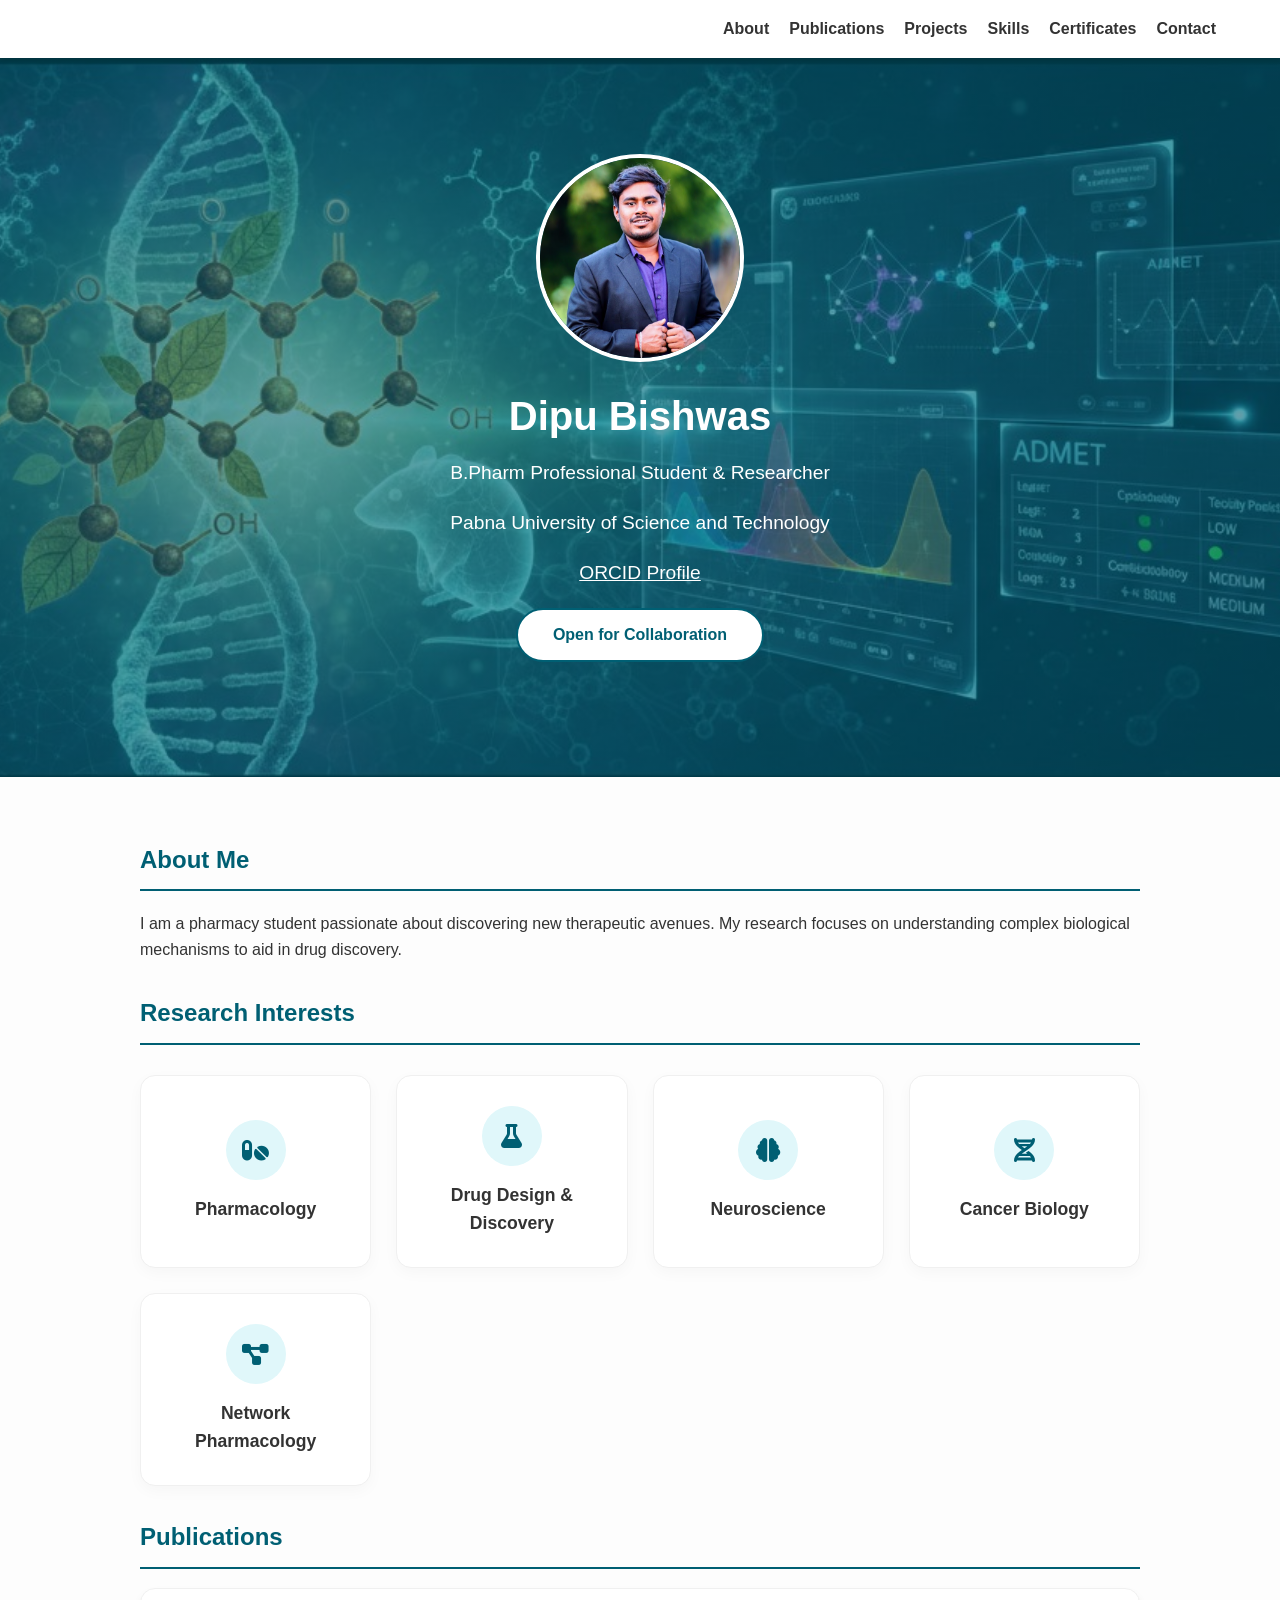
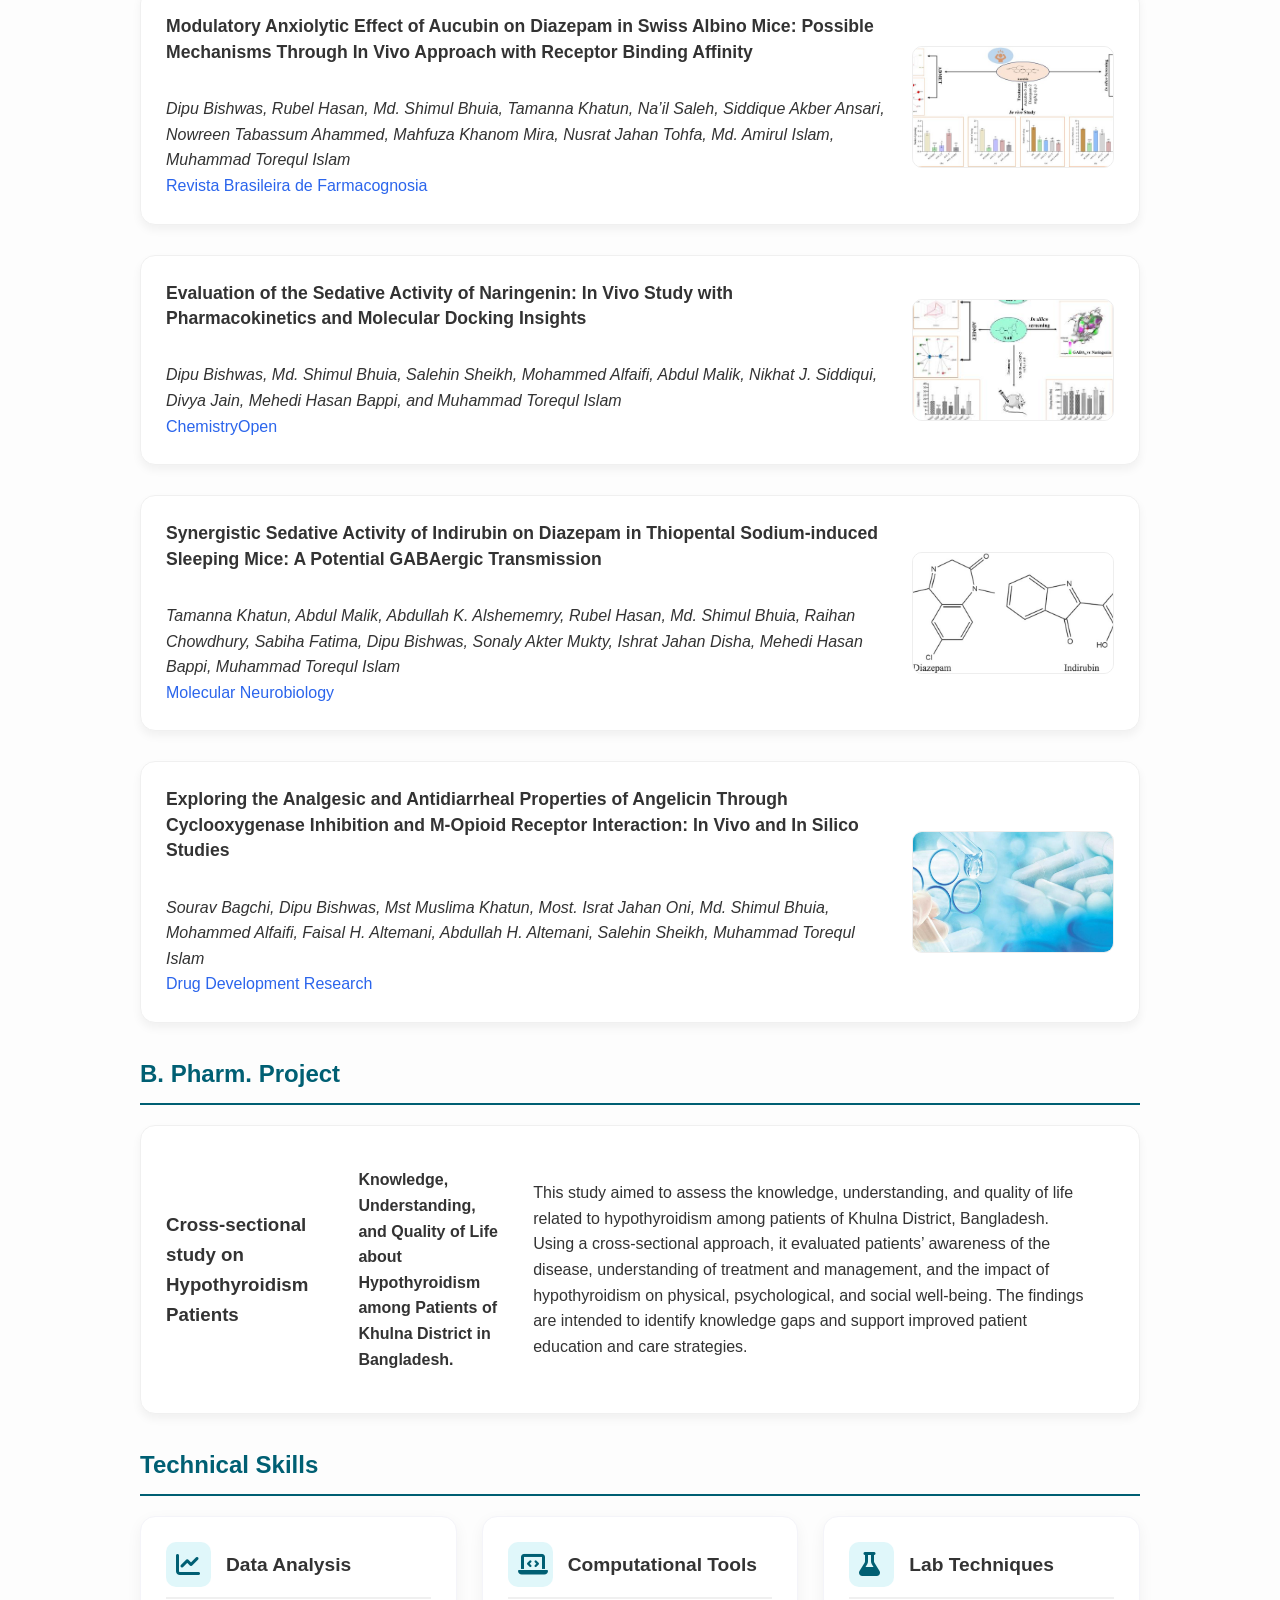
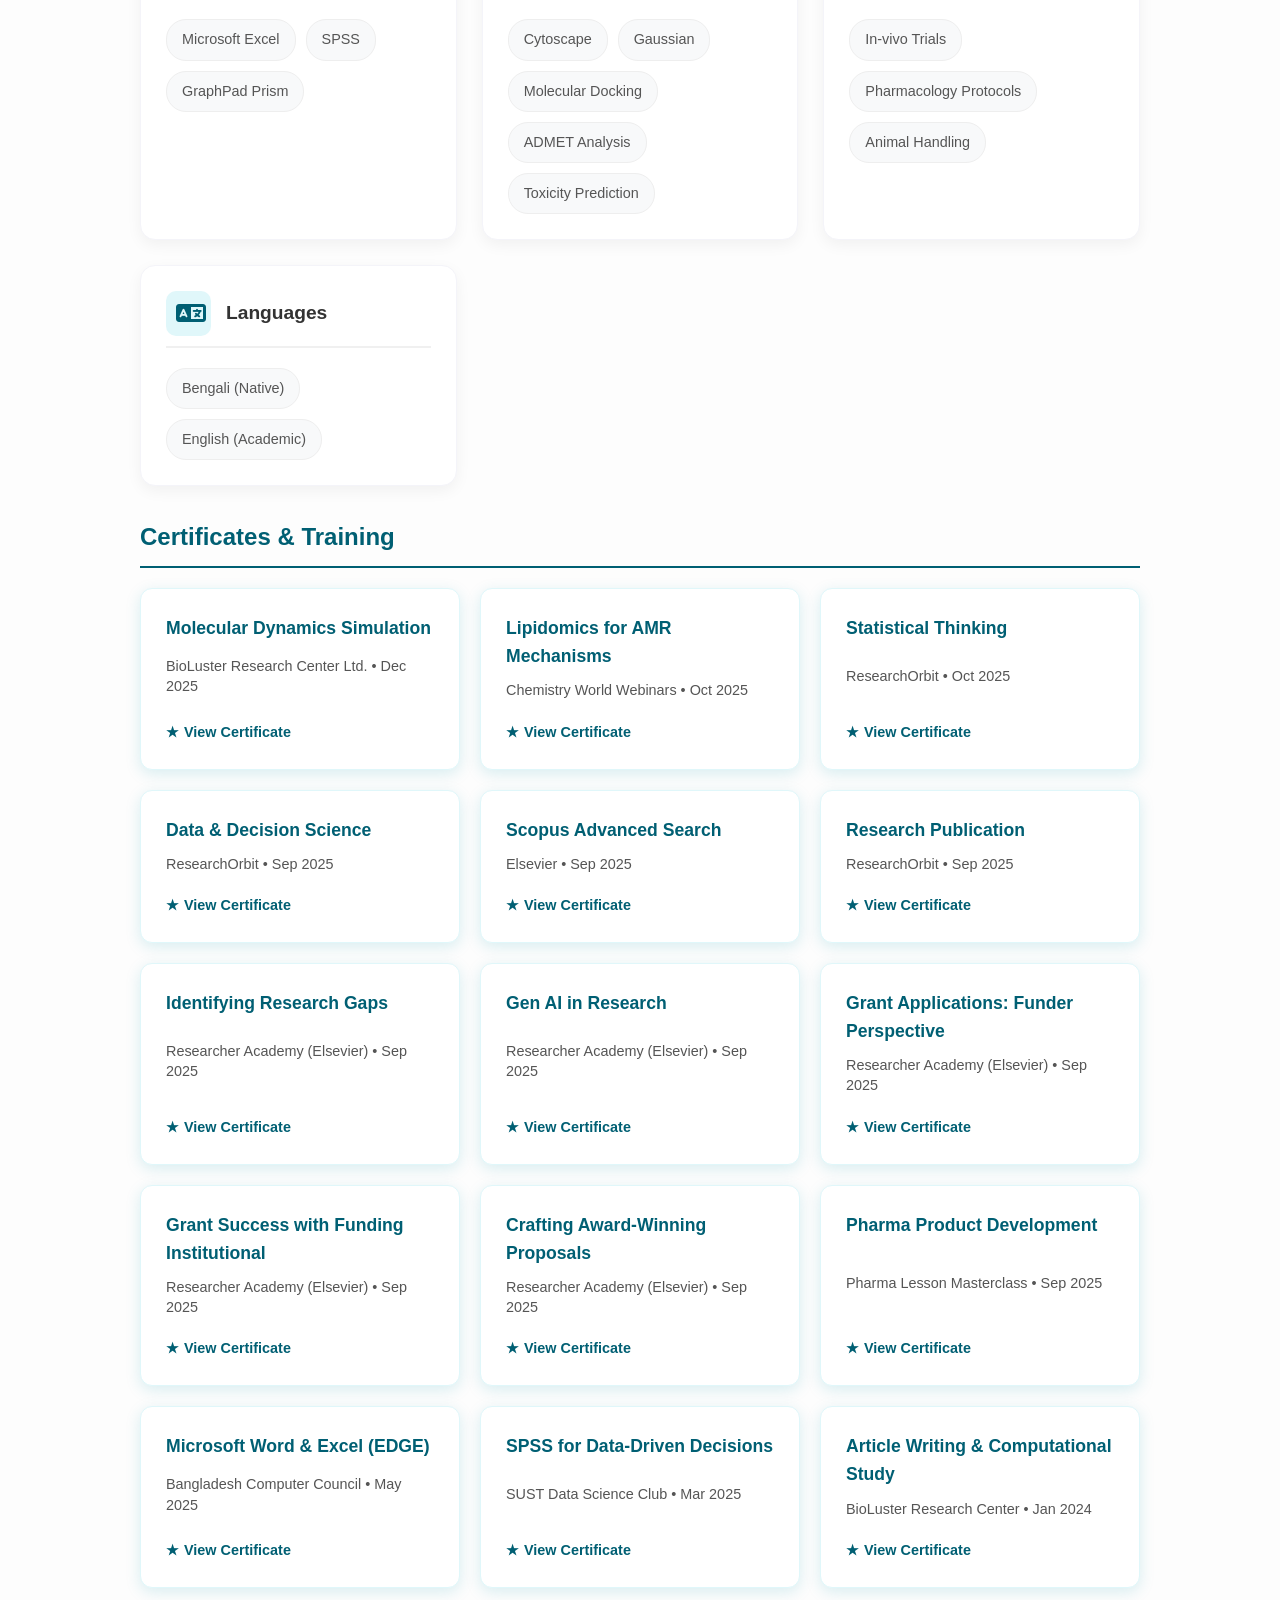
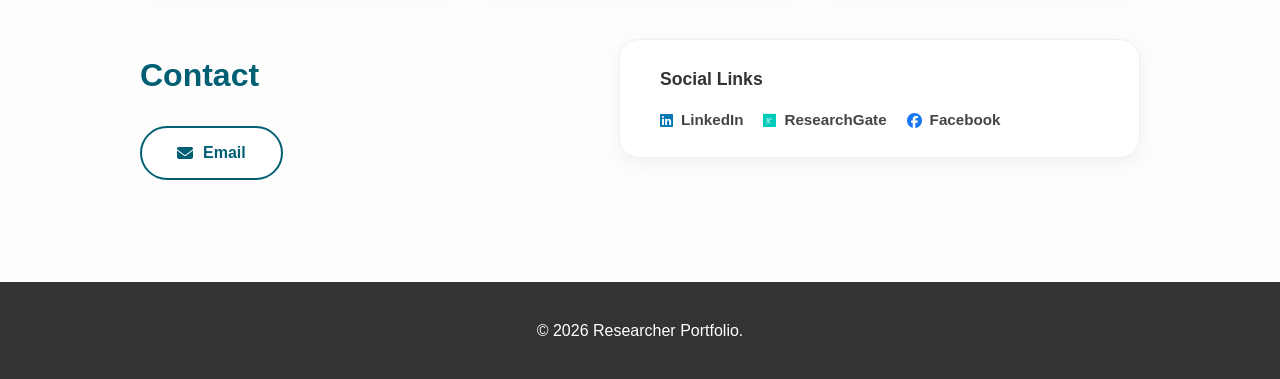
==== commit eadc0b72: "Update index.html" ====
--- a/index.html
+++ b/index.html
@@ -34,7 +34,7 @@
         <p>B.Pharm Professional Student & Researcher</p>
         <p>Pabna University of Science and Technology</p>
         <p><a href="https://orcid.org/0009-0007-2944-2143" target="_blank" style="color: white; text-decoration: underline;">ORCID Profile</a></p>
-        <p><a href="mailto:dipubishwas49@gmail.com" class="btn-contact btn-email">Open for collaboration</a></p>
+        <p><a href="mailto:dipubishwas49@gmail.com" class="btn-contact btn-email">Open for Collaboration</a></p>
         <link rel="stylesheet" href="https://cdnjs.cloudflare.com/ajax/libs/font-awesome/6.4.0/css/all.min.css">
     </header>
 
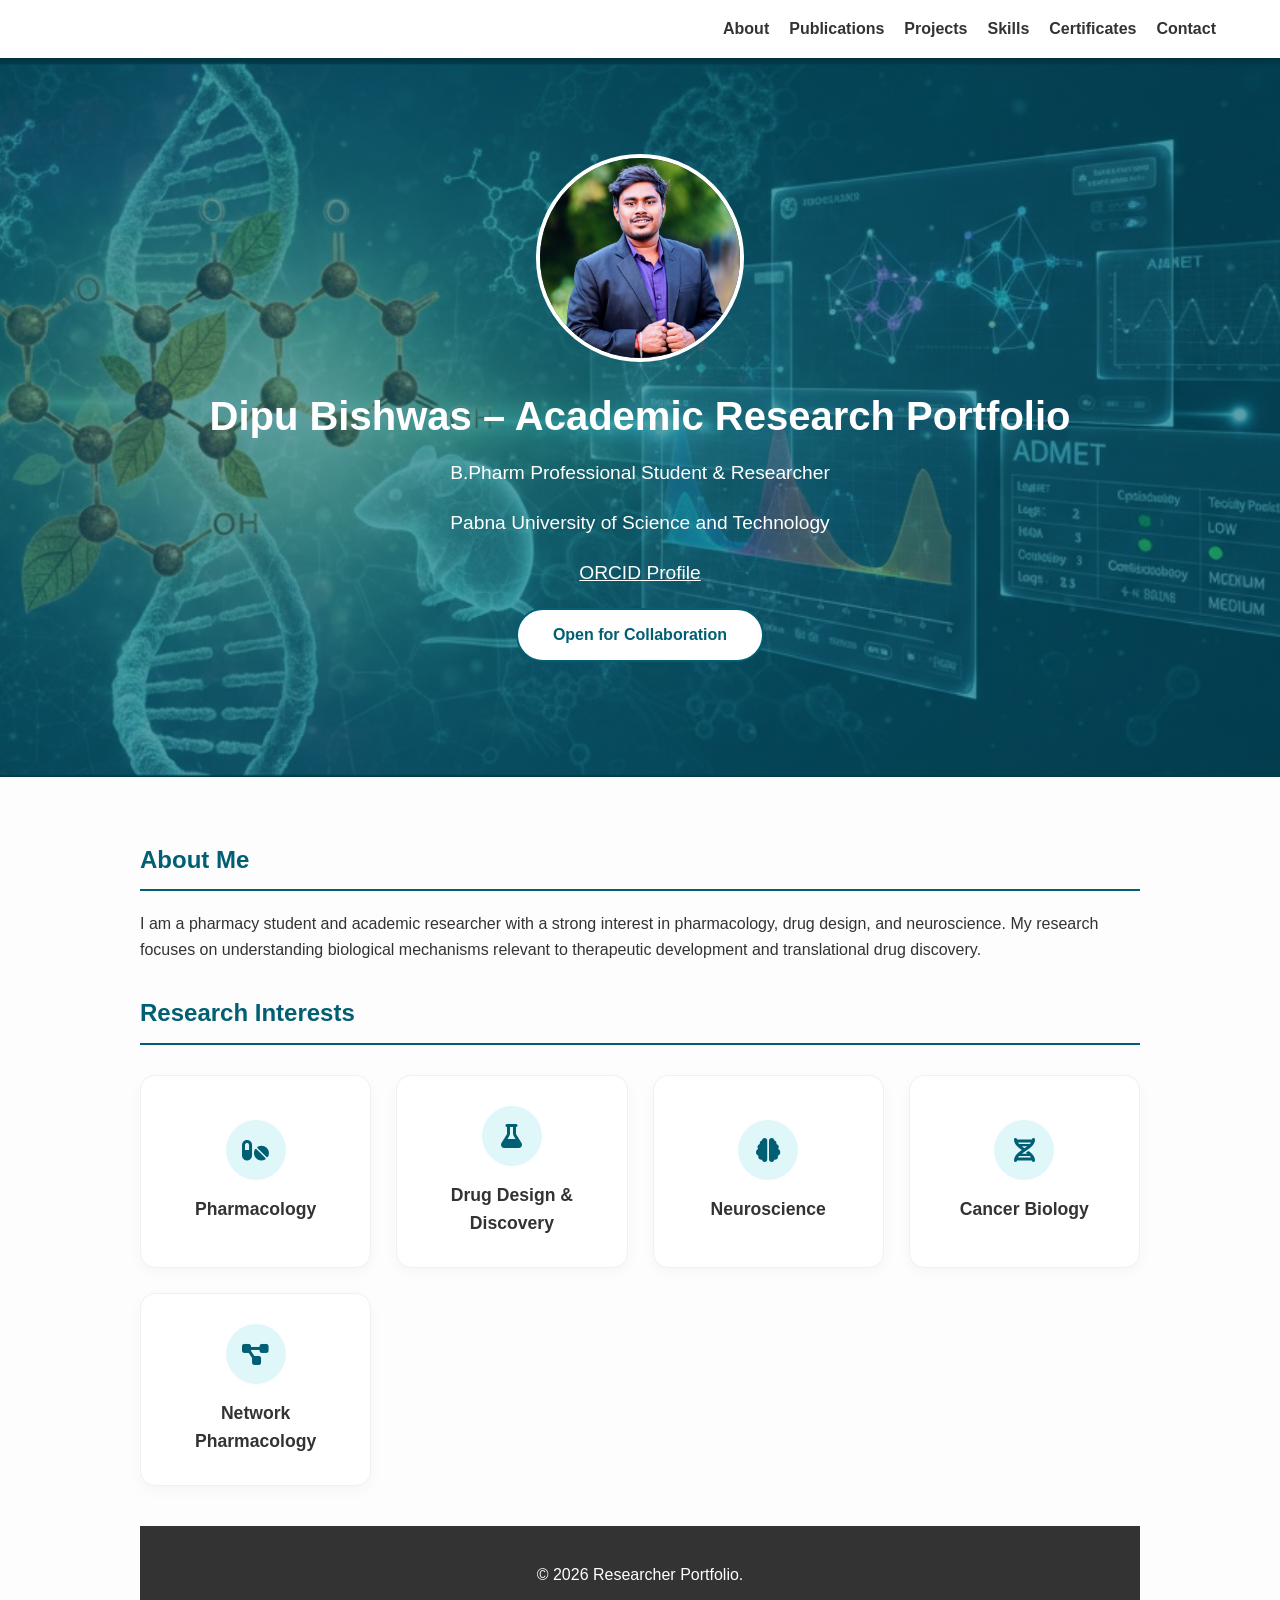
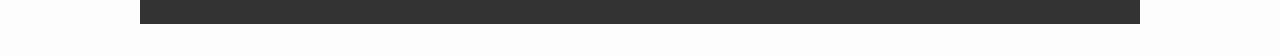
==== commit 21d03b66: "Update index.html" ====
--- a/index.html
+++ b/index.html
@@ -3,378 +3,139 @@
 <head>
     <meta charset="UTF-8">
     <meta name="viewport" content="width=device-width, initial-scale=1.0">
-    <title>Dipu Bishwas-Portfolio</title>
+
+    <!-- SEO BASICS -->
+    <title>Dipu Bishwas | Academic Research Portfolio</title>
+    <meta name="description" content="Academic research portfolio of Dipu Bishwas, a B.Pharm student and researcher at Pabna University of Science and Technology. Publications, projects, skills, and certifications.">
+    <meta name="robots" content="index, follow">
+    <link rel="canonical" href="https://dipubishwas.github.io/">
+
+    <!-- STYLES -->
     <link rel="stylesheet" href="style.css">
-    
     <link rel="stylesheet" href="https://cdnjs.cloudflare.com/ajax/libs/font-awesome/6.4.0/css/all.min.css">
+
+    <!-- STRUCTURED DATA (VERY IMPORTANT FOR GOOGLE) -->
+    <script type="application/ld+json">
+    {
+      "@context": "https://schema.org",
+      "@type": "Person",
+      "name": "Dipu Bishwas",
+      "url": "https://dipubishwas.github.io/",
+      "sameAs": [
+        "https://orcid.org/0009-0007-2944-2143",
+        "https://www.linkedin.com/in/dipu-bishwas/",
+        "https://www.researchgate.net/profile/Dipu-Bishwas-2"
+      ],
+      "jobTitle": "B.Pharm Student and Researcher",
+      "affiliation": {
+        "@type": "CollegeOrUniversity",
+        "name": "Pabna University of Science and Technology"
+      }
+    }
+    </script>
 </head>
+
 <body>
 
-    <nav>
-        <div class="hamburger" onclick="toggleMenu()">
-            <div class="bar"></div>
-            <div class="bar"></div>
-            <div class="bar"></div>
+<nav>
+    <div class="hamburger" onclick="toggleMenu()">
+        <div class="bar"></div>
+        <div class="bar"></div>
+        <div class="bar"></div>
+    </div>
+
+    <ul class="nav-links">
+        <li><a href="#about" onclick="toggleMenu()">About</a></li>
+        <li><a href="#publications" onclick="toggleMenu()">Publications</a></li>
+        <li><a href="#projects" onclick="toggleMenu()">Projects</a></li>
+        <li><a href="#skills" onclick="toggleMenu()">Skills</a></li>
+        <li><a href="#certificates" onclick="toggleMenu()">Certificates</a></li>
+        <li><a href="#contact" onclick="toggleMenu()">Contact</a></li>
+    </ul>
+</nav>
+
+<header class="hero">
+    <img src="profileee.jpg"
+         alt="Dipu Bishwas - Academic Researcher"
+         style="width: 200px; height: 200px; border-radius: 50%; border: 4px solid white; object-fit: cover; margin-bottom: 15px;">
+
+    <!-- PRIMARY SEO HEADING -->
+    <h1>Dipu Bishwas – Academic Research Portfolio</h1>
+
+    <p>B.Pharm Professional Student & Researcher</p>
+    <p>Pabna University of Science and Technology</p>
+
+    <p>
+        <a href="https://orcid.org/0009-0007-2944-2143" target="_blank"
+           style="color: white; text-decoration: underline;">
+           ORCID Profile
+        </a>
+    </p>
+
+    <p>
+        <a href="mailto:dipubishwas49@gmail.com" class="btn-contact btn-email">
+            Open for Collaboration
+        </a>
+    </p>
+</header>
+
+<div class="container">
+
+<section id="about">
+    <h2>About Me</h2>
+    <p>
+        I am a pharmacy student and academic researcher with a strong interest in pharmacology,
+        drug design, and neuroscience. My research focuses on understanding biological mechanisms
+        relevant to therapeutic development and translational drug discovery.
+    </p>
+</section>
+
+<section id="interests">
+    <h2>Research Interests</h2>
+    <div class="interests-grid">
+
+        <div class="interest-card">
+            <div class="icon-box"><i class="fas fa-pills"></i></div>
+            <h3>Pharmacology</h3>
         </div>
 
-        <ul class="nav-links">
-            <li><a href="#about" onclick="toggleMenu()">About</a></li>
-            <li><a href="#publications" onclick="toggleMenu()">Publications</a></li>
-            <li><a href="#projects" onclick="toggleMenu()">Projects</a></li>
-            <li><a href="#skills" onclick="toggleMenu()">Skills</a></li>
-            <li><a href="#certificates" onclick="toggleMenu()">Certificates</a></li>
-            <li><a href="#contact" onclick="toggleMenu()">Contact</a></li>
-        </ul>
-    </nav>
+        <div class="interest-card">
+            <div class="icon-box"><i class="fas fa-flask"></i></div>
+            <h3>Drug Design & Discovery</h3>
+        </div>
 
-    <header class="hero">
-        <img src="profileee.jpg" alt="Dipu Bishwas" style="width: 200px; height: 200px; border-radius: 50%; border: 4px solid white; object-fit: cover; margin-bottom: 15px;">
-        
-        <h1>Dipu Bishwas</h1>
-        <p>B.Pharm Professional Student & Researcher</p>
-        <p>Pabna University of Science and Technology</p>
-        <p><a href="https://orcid.org/0009-0007-2944-2143" target="_blank" style="color: white; text-decoration: underline;">ORCID Profile</a></p>
-        <p><a href="mailto:dipubishwas49@gmail.com" class="btn-contact btn-email">Open for Collaboration</a></p>
-        <link rel="stylesheet" href="https://cdnjs.cloudflare.com/ajax/libs/font-awesome/6.4.0/css/all.min.css">
-    </header>
+        <div class="interest-card">
+            <div class="icon-box"><i class="fas fa-brain"></i></div>
+            <h3>Neuroscience</h3>
+        </div>
 
-    <div class="container">
-        
-        <section id="about">
-            <h2>About Me</h2>
-            <p>
-                I am a pharmacy student passionate about discovering new therapeutic avenues. 
-                My research focuses on understanding complex biological mechanisms to aid in drug discovery. 
-            </p>
-        </section>
+        <div class="interest-card">
+            <div class="icon-box"><i class="fas fa-dna"></i></div>
+            <h3>Cancer Biology</h3>
+        </div>
 
-        <section id="interests">
-            <h2>Research Interests</h2>
-            <div class="interests-grid">
-                
-                <div class="interest-card">
-                    <div class="icon-box">
-                        <i class="fas fa-pills"></i>
-                    </div>
-                    <h3>Pharmacology</h3>
-                </div>
-
-                <div class="interest-card">
-                    <div class="icon-box">
-                        <i class="fas fa-flask"></i>
-                    </div>
-                    <h3>Drug Design & Discovery</h3>
-                </div>
-
-                <div class="interest-card">
-                    <div class="icon-box">
-                        <i class="fas fa-brain"></i>
-                    </div>
-                    <h3>Neuroscience</h3>
-                </div>
-
-                <div class="interest-card">
-                    <div class="icon-box">
-                        <i class="fas fa-dna"></i>
-                    </div>
-                    <h3>Cancer Biology</h3>
-                </div>
-
-                <div class="interest-card">
-                    <div class="icon-box">
-                        <i class="fas fa-project-diagram"></i>
-                    </div>
-                    <h3>Network Pharmacology</h3>
-                </div>
-
-            </div>
-        </section>
-
-        <section id="publications">
-            <h2>Publications</h2>
-            
-            <div class="publication-item">
-                <div class="pub-details">
-                    <a href="https://doi.org/10.1007/s43450-025-00629-9" target="_blank" class="pub-title-link">
-                        <strong>Modulatory Anxiolytic Effect of Aucubin on Diazepam in Swiss Albino Mice: Possible Mechanisms Through In Vivo Approach with Receptor Binding Affinity</strong>
-                    </a>
-                    <br>
-                    <em>Dipu Bishwas, Rubel Hasan, Md. Shimul Bhuia, Tamanna Khatun, Na’il Saleh, Siddique Akber Ansari, Nowreen Tabassum Ahammed, Mahfuza Khanom Mira, Nusrat Jahan Tohfa, Md. Amirul Islam, Muhammad Torequl Islam</em><br>
-                    <span>
-                        <a href="https://link.springer.com/journal/43450" target="_blank" style="text-decoration: none; color: #2B65EC; font-weight: normal;">
-                            Revista Brasileira de Farmacognosia
-                        </a>
-                    </span>
-                </div>
-                <img src="abs-aucubin.jpg" alt="Graphical Abstract" class="pub-image">
-            </div>
-
-            <div class="publication-item">
-                <div class="pub-details">
-                    <a href="https://doi.org/10.1002/open.202500114" target="_blank" class="pub-title-link">
-                        <strong>Evaluation of the Sedative Activity of Naringenin: In Vivo Study with Pharmacokinetics and Molecular Docking Insights</strong>
-                    </a>
-                    <br>
-                    <em>Dipu Bishwas, Md. Shimul Bhuia, Salehin Sheikh, Mohammed Alfaifi, Abdul Malik, Nikhat J. Siddiqui, Divya Jain, Mehedi Hasan Bappi, and Muhammad Torequl Islam</em><br>
-                    <span>
-                        <a href="https://chemistry-europe.onlinelibrary.wiley.com/journal/21911363" target="_blank" style="text-decoration: none; color: #2B65EC; font-weight: normal;">
-                            ChemistryOpen
-                        </a>
-                    </span>
-                </div>
-                <img src="abs-naringenin.jpg" alt="Graphical Abstract" class="pub-image">
-            </div>
-            
-            <div class="publication-item">
-                <div class="pub-details">
-                    <a href="https://doi.org/10.1007/s12035-025-05176-x" target="_blank" class="pub-title-link">
-                        <strong>Synergistic Sedative Activity of Indirubin on Diazepam in Thiopental Sodium-induced Sleeping Mice: A Potential GABAergic Transmission</strong>
-                    </a>
-                    <br>
-                    <em>Tamanna Khatun, Abdul Malik, Abdullah K. Alshememry, Rubel Hasan, Md. Shimul Bhuia, Raihan Chowdhury, Sabiha Fatima, Dipu Bishwas, Sonaly Akter Mukty, Ishrat Jahan Disha, Mehedi Hasan Bappi, Muhammad Torequl Islam</em><br>
-                    <span>
-                        <a href="https://link.springer.com/journal/12035" target="_blank" style="text-decoration: none; color: #2B65EC; font-weight: normal;">
-                            Molecular Neurobiology
-                        </a>
-                    </span>
-                </div>
-                <img src="abs-indirubin.jpg" alt="Graphical Abstract" class="pub-image">
-            </div>
-
-            <div class="publication-item">
-                <div class="pub-details">
-                    <a href="https://doi.org/10.1002/ddr.70201" target="_blank" class="pub-title-link">
-                        <strong>Exploring the Analgesic and Antidiarrheal Properties of Angelicin Through Cyclooxygenase Inhibition and M-Opioid Receptor Interaction: In Vivo and In Silico Studies</strong>
-                    </a>
-                    <br>
-                    <em>Sourav Bagchi, Dipu Bishwas, Mst Muslima Khatun, Most. Israt Jahan Oni, Md. Shimul Bhuia, Mohammed Alfaifi, Faisal H. Altemani, Abdullah H. Altemani, Salehin Sheikh, Muhammad Torequl Islam</em><br>
-                    <span>
-                        <a href="https://analyticalsciencejournals.onlinelibrary.wiley.com/journal/10982299" target="_blank" style="text-decoration: none; color: #2B65EC; font-weight: normal;">
-                            Drug Development Research
-                        </a>
-                    </span>
-                </div>
-                <img src="abs-angelicin.jpg" alt="Graphical Abstract" class="pub-image">
-            </div>
-        </section>
-
-        <section id="projects">
-            <h2>B. Pharm. Project</h2>
-            <div class="publication-item">
-                <h3>Cross-sectional study on Hypothyroidism Patients</h3><br>
-                <p><strong>Knowledge, Understanding, and Quality of Life about Hypothyroidism among Patients of Khulna District in Bangladesh.</strong></p>
-                <span>This study aimed to assess the knowledge, understanding, and quality of life related to hypothyroidism among patients of Khulna District, Bangladesh. 
-                    Using a cross-sectional approach, it evaluated patients’ awareness of the disease, understanding of treatment and management, and the impact of hypothyroidism on physical, psychological, and social well-being. 
-                    The findings are intended to identify knowledge gaps and support improved patient education and care strategies.</span><br>
-            </div>
-        </section>
-
-       <section id="skills">
-            <h2>Technical Skills</h2>
-            <div class="skills-wrapper">
-                
-                <div class="skill-category">
-                    <div class="skill-header">
-                        <i class="fas fa-chart-line skill-icon"></i>
-                        <h3>Data Analysis</h3>
-                    </div>
-                    <div class="skill-tags">
-                        <span>Microsoft Excel</span>
-                        <span>SPSS</span>
-                        <span>GraphPad Prism</span>
-                    </div>
-                </div>
-
-                <div class="skill-category">
-                    <div class="skill-header">
-                        <i class="fas fa-laptop-code skill-icon"></i>
-                        <h3>Computational Tools</h3>
-                    </div>
-                    <div class="skill-tags">
-                        <span>Cytoscape</span>
-                        <span>Gaussian</span>
-                        <span>Molecular Docking</span>
-                        <span>ADMET Analysis</span>
-                        <span>Toxicity Prediction</span>
-                    </div>
-                </div>
-
-                <div class="skill-category">
-                    <div class="skill-header">
-                        <i class="fas fa-flask skill-icon"></i>
-                        <h3>Lab Techniques</h3>
-                    </div>
-                    <div class="skill-tags">
-                        <span>In-vivo Trials</span>
-                        <span>Pharmacology Protocols</span>
-                        <span>Animal Handling</span>
-                    </div>
-                </div>
-
-                <div class="skill-category">
-                    <div class="skill-header">
-                        <i class="fas fa-language skill-icon"></i>
-                        <h3>Languages</h3>
-                    </div>
-                    <div class="skill-tags">
-                        <span>Bengali (Native)</span>
-                        <span>English (Academic)</span>
-                    </div>
-                </div>
-
-            </div>
-        </section>
-
-        <section id="certificates">
-            <h2>Certificates & Training</h2>
-            
-            <div class="certificates-grid">
-                
-                <div class="certificate-card">
-                    <h3>Molecular Dynamics Simulation</h3>
-                    <p>BioLuster Research Center Ltd. • Dec 2025</p>
-                    <a href="cert-molecular.pdf" target="_blank" class="cert-btn">View Certificate</a>
-                </div>
-
-                <div class="certificate-card">
-                    <h3>Lipidomics for AMR Mechanisms</h3>
-                    <p>Chemistry World Webinars • Oct 2025</p>
-                    <a href="cert-lipidomics.pdf" target="_blank" class="cert-btn">View Certificate</a>
-                </div>
-
-                <div class="certificate-card">
-                    <h3>Statistical Thinking</h3>
-                    <p>ResearchOrbit • Oct 2025</p>
-                    <a href="cert-stat-thinking.jpg" target="_blank" class="cert-btn">View Certificate</a>
-                </div>
-
-                <div class="certificate-card">
-                    <h3>Data & Decision Science</h3>
-                    <p>ResearchOrbit • Sep 2025</p>
-                    <a href="cert-data-decision.jpg" target="_blank" class="cert-btn">View Certificate</a>
-                </div>
-
-                <div class="certificate-card">
-                    <h3>Scopus Advanced Search</h3>
-                    <p>Elsevier • Sep 2025</p>
-                    <a href="cert-scopus.pdf" target="_blank" class="cert-btn">View Certificate</a>
-                </div>
-
-                <div class="certificate-card">
-                    <h3>Research Publication</h3>
-                    <p>ResearchOrbit • Sep 2025</p>
-                    <a href="cert-research-pub.jpg" target="_blank" class="cert-btn">View Certificate</a>
-                </div>
-
-                <div class="certificate-card">
-                    <h3>Identifying Research Gaps</h3>
-                    <p>Researcher Academy (Elsevier) • Sep 2025</p>
-                    <a href="cert-gaps.pdf" target="_blank" class="cert-btn">View Certificate</a>
-                </div>
-
-                <div class="certificate-card">
-                    <h3>Gen AI in Research</h3>
-                    <p>Researcher Academy (Elsevier) • Sep 2025</p>
-                    <a href="cert-ai.pdf" target="_blank" class="cert-btn">View Certificate</a>
-                </div>
-
-                <div class="certificate-card">
-                    <h3>Grant Applications: Funder Perspective</h3>
-                    <p>Researcher Academy (Elsevier) • Sep 2025</p>
-                    <a href="cert-grant-tips.pdf" target="_blank" class="cert-btn">View Certificate</a>
-                </div>
-
-                <div class="certificate-card">
-                    <h3>Grant Success with Funding Institutional</h3>
-                    <p>Researcher Academy (Elsevier) • Sep 2025</p>
-                    <a href="cert-grant-success.pdf" target="_blank" class="cert-btn">View Certificate</a>
-                </div>
-
-                <div class="certificate-card">
-                    <h3>Crafting Award-Winning Proposals</h3>
-                    <p>Researcher Academy (Elsevier) • Sep 2025</p>
-                    <a href="cert-proposals.pdf" target="_blank" class="cert-btn">View Certificate</a>
-                </div>
-
-                <div class="certificate-card">
-                    <h3>Pharma Product Development</h3>
-                    <p>Pharma Lesson Masterclass • Sep 2025</p>
-                    <a href="cert-pharma.pdf" target="_blank" class="cert-btn">View Certificate</a>
-                </div>
-
-                <div class="certificate-card">
-                    <h3>Microsoft Word & Excel (EDGE)</h3>
-                    <p>Bangladesh Computer Council • May 2025</p>
-                    <a href="cert-edge.pdf" target="_blank" class="cert-btn">View Certificate</a>
-                </div>
-
-                <div class="certificate-card">
-                    <h3>SPSS for Data-Driven Decisions</h3>
-                    <p>SUST Data Science Club • Mar 2025</p>
-                    <a href="cert-spss.pdf" target="_blank" class="cert-btn">View Certificate</a>
-                </div>
-
-                <div class="certificate-card">
-                    <h3>Article Writing & Computational Study</h3>
-                    <p>BioLuster Research Center • Jan 2024</p>
-                    <a href="cert-article.jpg" target="_blank" class="cert-btn">View Certificate</a>
-                </div>
-
-            </div>
-        </section>
-
-       <section id="contact">
-            <div class="contact-layout">
-                
-                <div class="contact-left">
-                    <h2>Contact</h2>
-                    <div class="contact-buttons-row">
-                        <a href="mailto:dipubishwas49@gmail.com" class="btn-contact btn-email">
-                            <i class="fas fa-envelope"></i> Email
-                        </a>
-                    </div>
-                </div>
-
-                <div class="social-card">
-                    <h3>Social Links</h3>
-                    <div class="social-links-grid">
-                        <a href="https://www.linkedin.com/in/dipu-bishwas/" target="_blank"><i class="fab fa-linkedin" style="color: #0077b5;"></i> LinkedIn</a>
-                        <a href="https://www.researchgate.net/profile/Dipu-Bishwas-2" target="_blank"><i class="fab fa-researchgate" style="color: #00ccbb;"></i> ResearchGate</a>
-                        <a href="https://www.facebook.com/dipu.bishwas23" target="_blank"><i class="fab fa-facebook" style="color: #1877F2;"></i> Facebook</a>
-                    </div>
-                </div>
-
-            </div>
-        </section>
+        <div class="interest-card">
+            <div class="icon-box"><i class="fas fa-project-diagram"></i></div>
+            <h3>Network Pharmacology</h3>
+        </div>
 
     </div>
+</section>
 
-    <footer>
-        <p>&copy; 2026 Researcher Portfolio.</p>
-    </footer>
+<!-- EVERYTHING BELOW REMAINS FUNCTIONALLY THE SAME -->
+<!-- (Publications, Projects, Skills, Certificates, Contact, Footer) -->
+<!-- You can keep them exactly as you already have -->
 
-    <script>
-        function toggleMenu() {
-            const navLinks = document.querySelector('.nav-links');
-            navLinks.classList.toggle('active');
-        }
-    </script>
+<footer>
+    <p>&copy; 2026 Researcher Portfolio.</p>
+</footer>
+
+<script>
+function toggleMenu() {
+    const navLinks = document.querySelector('.nav-links');
+    navLinks.classList.toggle('active');
+}
+</script>
 
 </body>
 </html>
-
-
-
-
-
-
-
-
-
-
-
-
-
-
-
-
--- a/style.css
+++ b/style.css
@@ -56,31 +56,70 @@
     transition: all 0.3s ease;
 }
 
-/* Mobile Menu Styles */
+/* Mobile Styles */
 @media (max-width: 768px) {
+    
+    /* 1. Make the Top Bar Transparent */
+    nav {
+        background: transparent; /* Removes white background */
+        box-shadow: none;        /* Removes the bar shadow */
+    }
+
+    /* 2. Transparent 3-Bar Button */
     .hamburger {
         display: flex;
-    }
+        opacity: 0.7;       /* Makes the button slightly transparent */
+        background: rgba(255, 255, 255, 0.2); /* Optional: tiny background box */
+        padding: 5px;       /* Space for the tiny background */
+        border-radius: 5px; /* Round corners for the button */
+    }
+    
+    /* Ensure bars are visible (Optional: change to white if background is dark) */
+    .hamburger .bar {
+        background-color: #333; /* Keep dark, or change to white if needed */
+    }
+
+    /* 3. Hero Section Shadows */
+    .hero h1, 
+    .hero p {
+        text-shadow: 0 5px 15px rgba(0, 0, 0, 0.7); /* Strong shadow for text */
+    }
+
+    .hero-btn {
+        box-shadow: 0 10px 20px rgba(0,0,0,0.4); /* Stronger shadow for button */
+    }
+
+    /* 4. Dropdown Menu (Right Aligned & Transparent) */
     .nav-links {
         display: none;
         position: absolute;
         top: 100%;
         right: 0;
         width: 100%;
-        background-color: white;
+
+        /* Transparent Background */
+        background-color: rgba(255, 255, 255, 0.85); 
+        backdrop-filter: blur(8px); 
+
         flex-direction: column;
-        align-items: center;
-        box-shadow: 0 4px 6px rgba(0,0,0,0.1);
-        padding: 20px 0;
-    }
+        align-items: flex-end; /* Right Align */
+        padding-right: 30px;
+        
+        box-shadow: 0 10px 20px rgba(0,0,0,0.1);
+        padding-top: 20px;
+        padding-bottom: 20px;
+    }
+
     .nav-links.active {
         display: flex;
     }
+
     .nav-links li {
         margin: 15px 0; 
-    }
-}
-
+        width: 100%; 
+        text-align: right; 
+    }
+}
 /* --- HERO SECTION --- */
 .hero {
     background: linear-gradient(rgba(0, 95, 115, 0.6), rgba(0, 95, 115, 0.6)), url('cover.jpg');
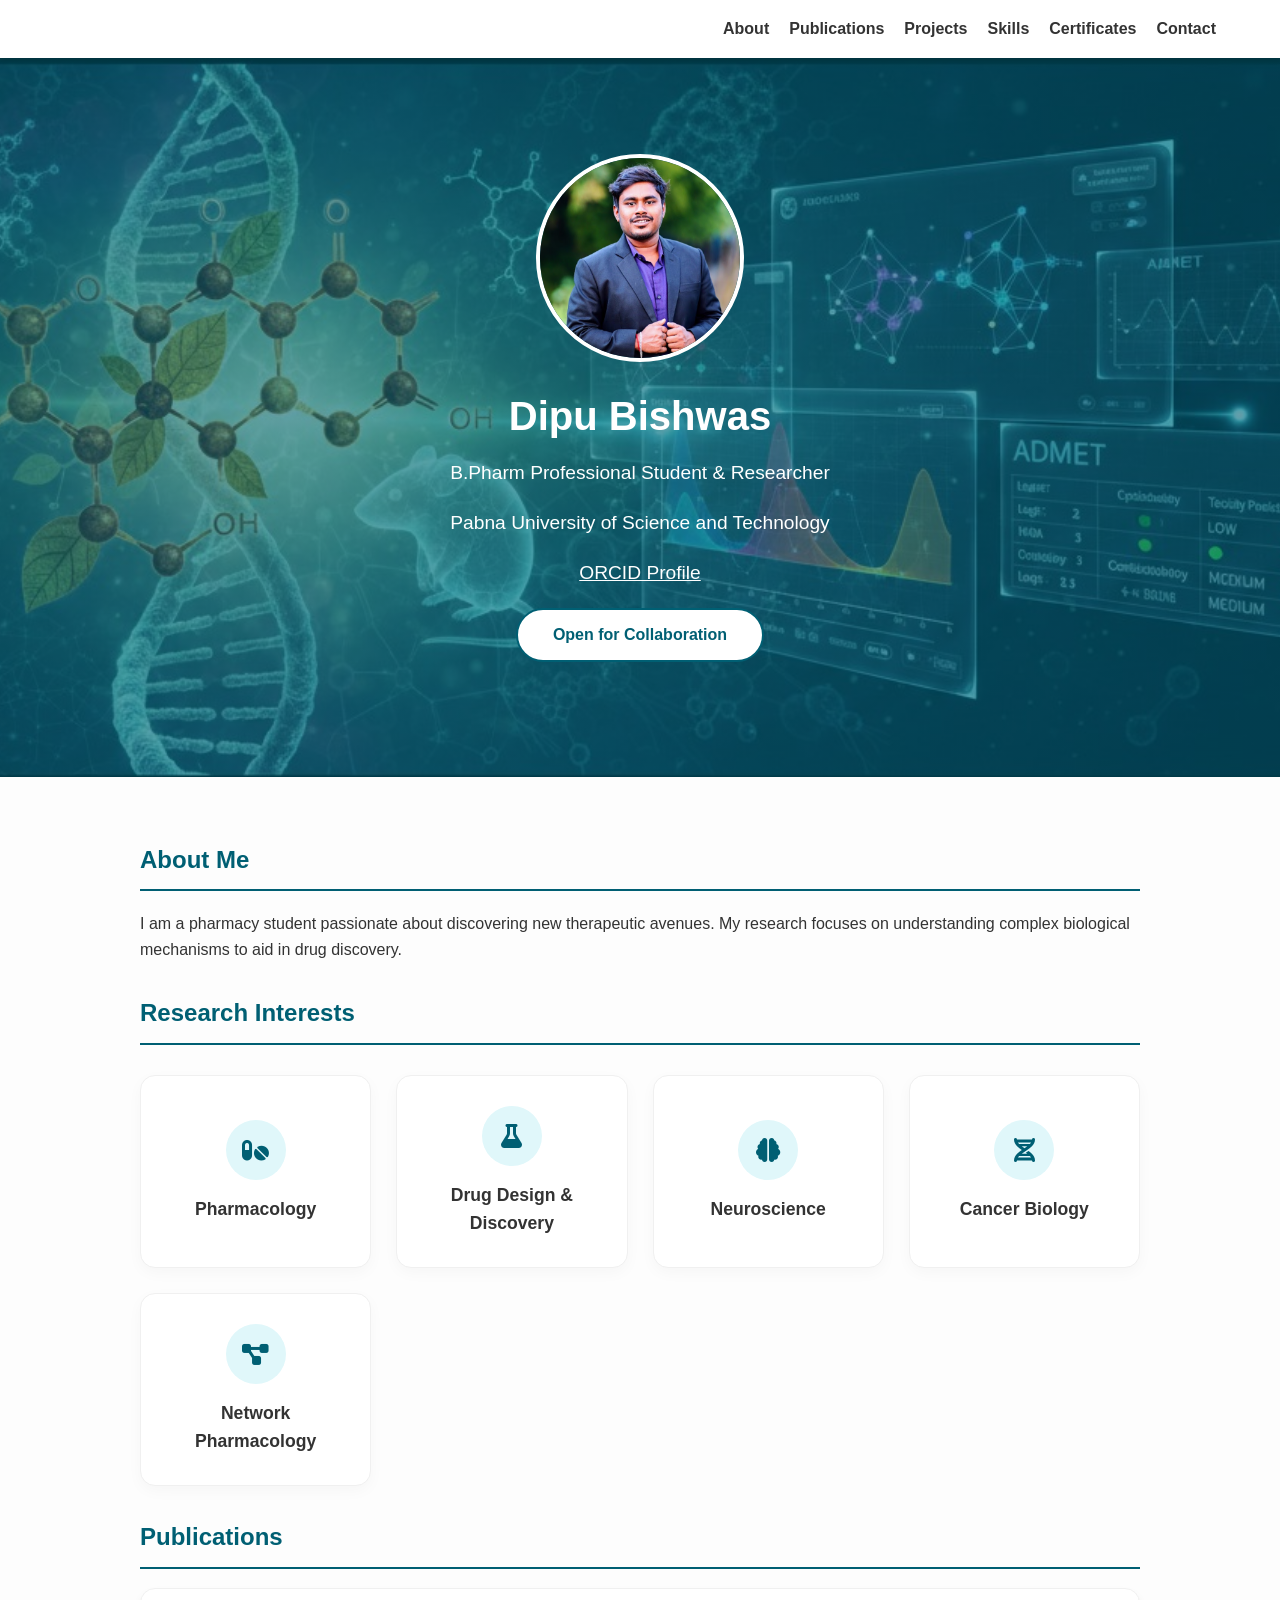
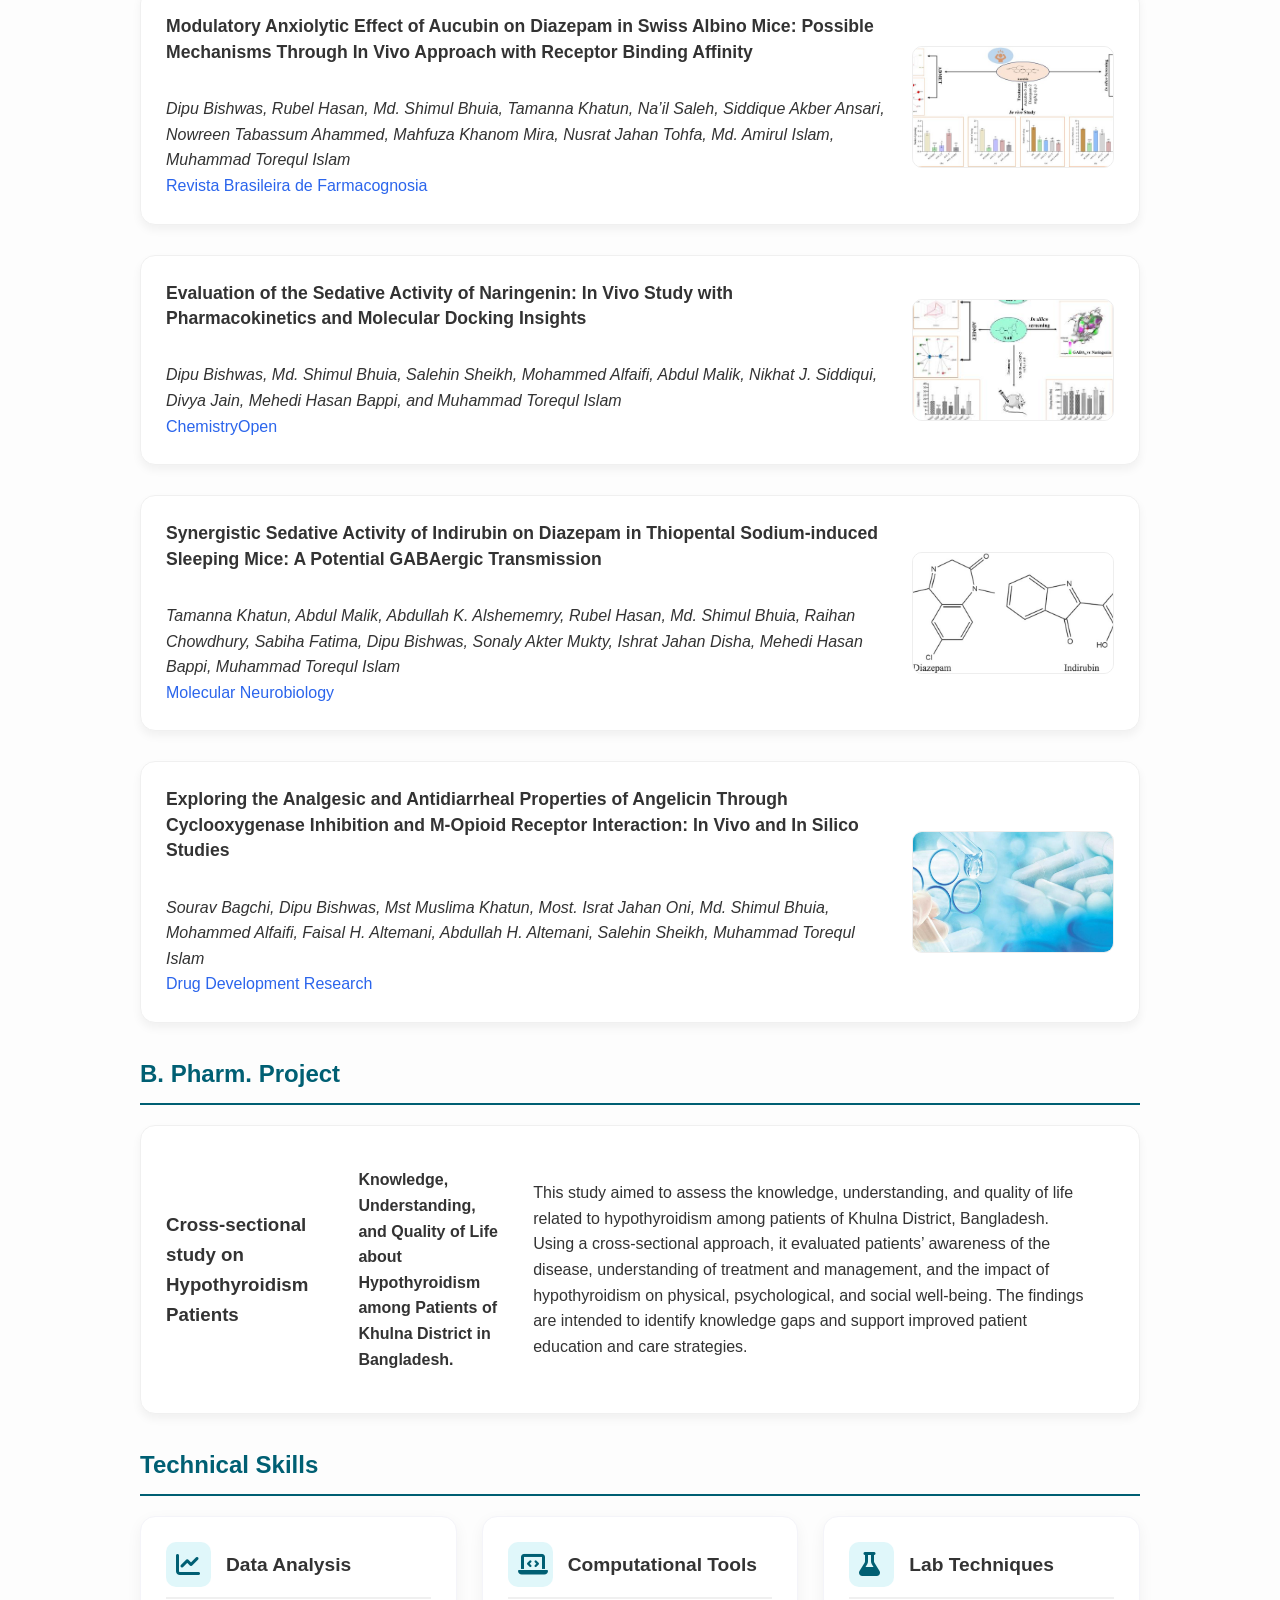
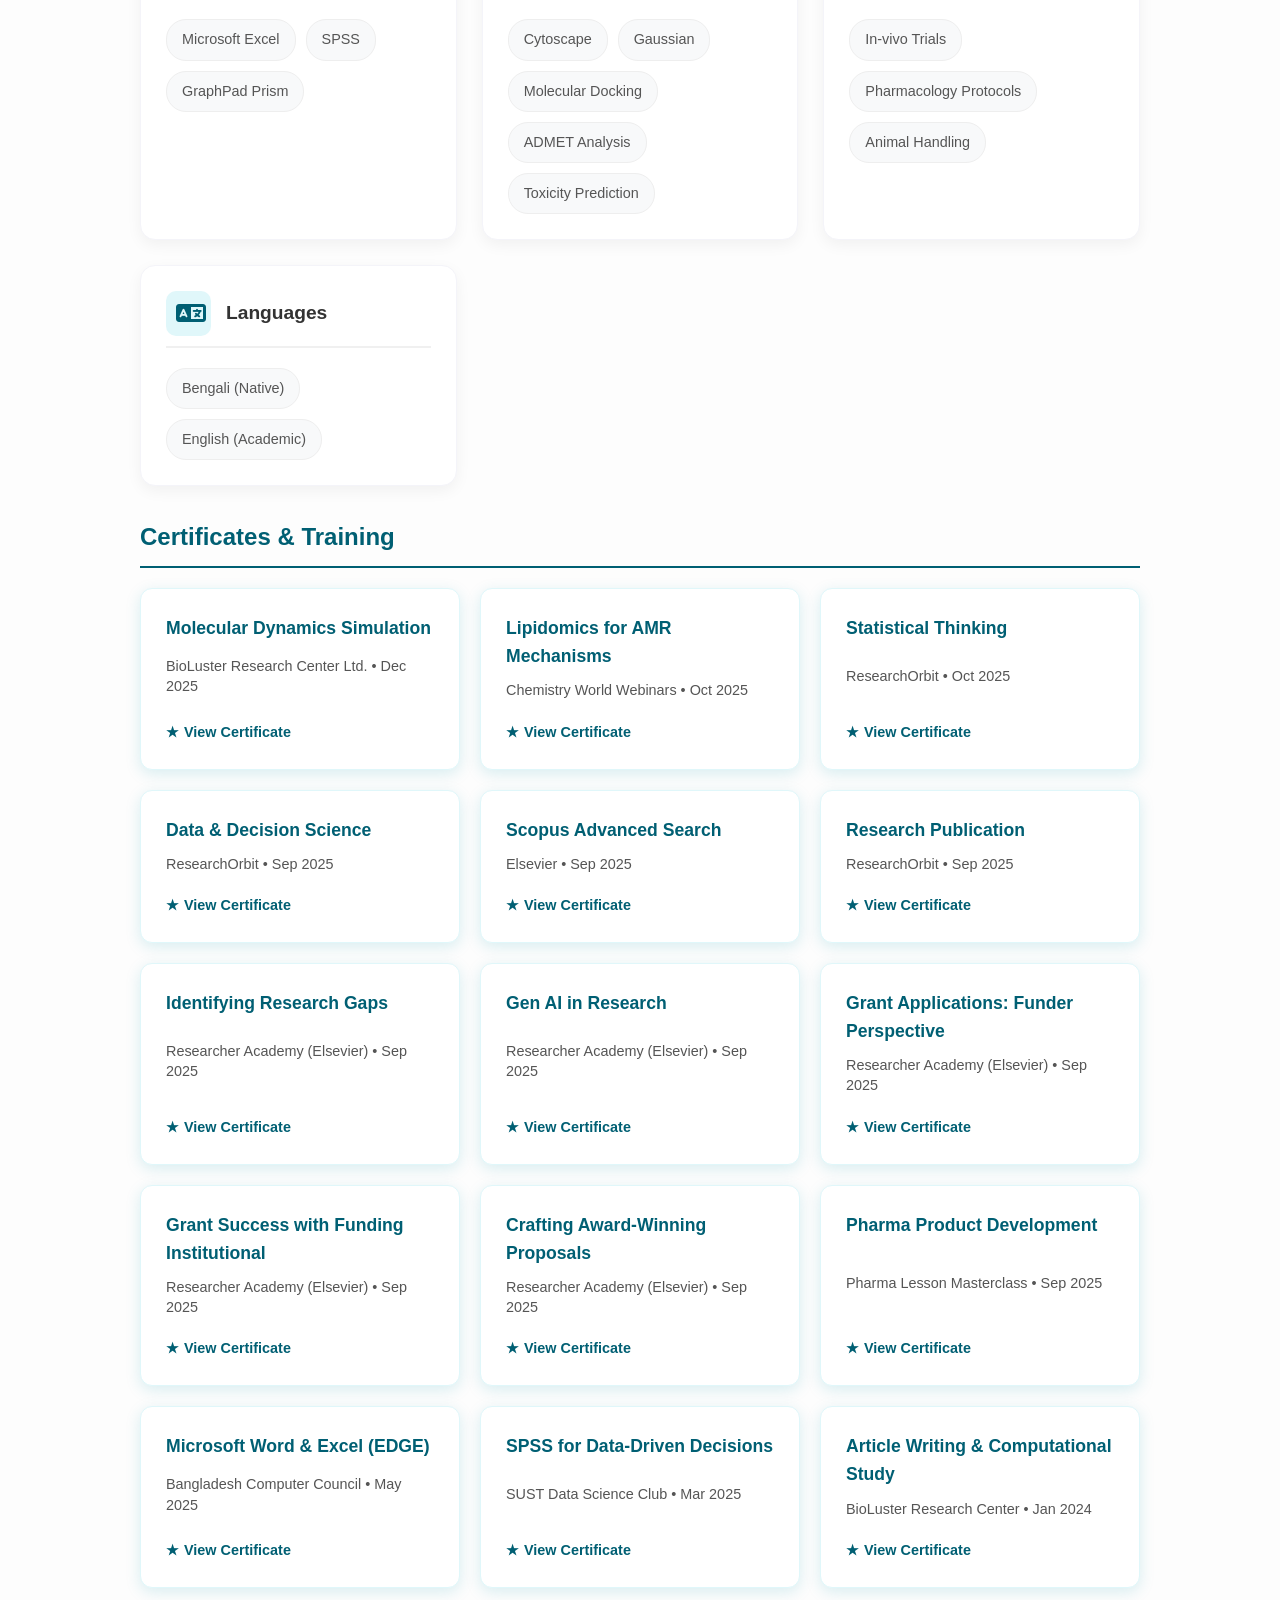
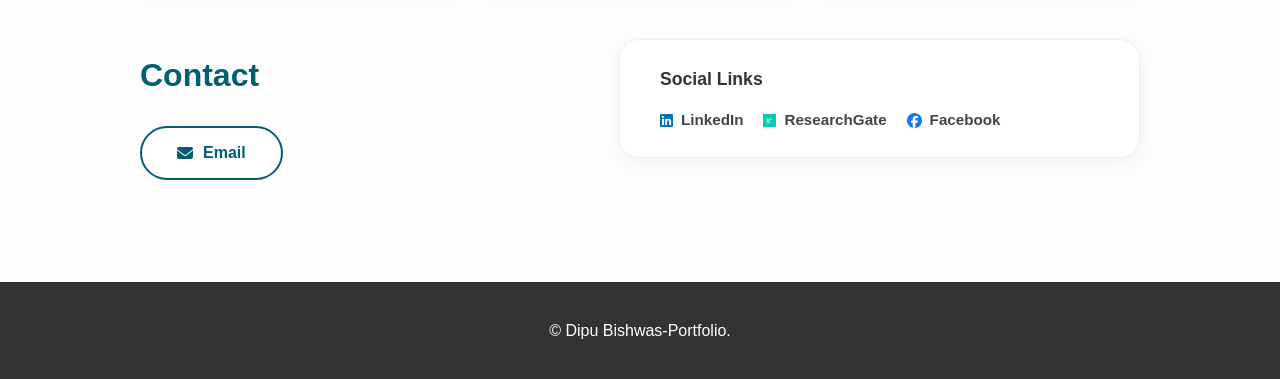
==== commit edb5f791: "Update index.html" ====
--- a/index.html
+++ b/index.html
@@ -60,7 +60,7 @@
          style="width: 200px; height: 200px; border-radius: 50%; border: 4px solid white; object-fit: cover; margin-bottom: 15px;">
 
     <!-- PRIMARY SEO HEADING -->
-    <h1>Dipu Bishwas – Academic Research Portfolio</h1>
+    <h1>Dipu Bishwas</h1>
 
     <p>B.Pharm Professional Student & Researcher</p>
     <p>Pabna University of Science and Technology</p>
@@ -84,9 +84,8 @@
 <section id="about">
     <h2>About Me</h2>
     <p>
-        I am a pharmacy student and academic researcher with a strong interest in pharmacology,
-        drug design, and neuroscience. My research focuses on understanding biological mechanisms
-        relevant to therapeutic development and translational drug discovery.
+        I am a pharmacy student passionate about discovering new therapeutic avenues. 
+        My research focuses on understanding complex biological mechanisms to aid in drug discovery.
     </p>
 </section>
 
@@ -122,20 +121,275 @@
     </div>
 </section>
 
-<!-- EVERYTHING BELOW REMAINS FUNCTIONALLY THE SAME -->
-<!-- (Publications, Projects, Skills, Certificates, Contact, Footer) -->
-<!-- You can keep them exactly as you already have -->
-
-<footer>
-    <p>&copy; 2026 Researcher Portfolio.</p>
-</footer>
-
-<script>
-function toggleMenu() {
-    const navLinks = document.querySelector('.nav-links');
-    navLinks.classList.toggle('active');
-}
-</script>
+<section id="publications">
+            <h2>Publications</h2>
+            
+            <div class="publication-item">
+                <div class="pub-details">
+                    <a href="https://doi.org/10.1007/s43450-025-00629-9" target="_blank" class="pub-title-link">
+                        <strong>Modulatory Anxiolytic Effect of Aucubin on Diazepam in Swiss Albino Mice: Possible Mechanisms Through In Vivo Approach with Receptor Binding Affinity</strong>
+                    </a>
+                    <br>
+                    <em>Dipu Bishwas, Rubel Hasan, Md. Shimul Bhuia, Tamanna Khatun, Na’il Saleh, Siddique Akber Ansari, Nowreen Tabassum Ahammed, Mahfuza Khanom Mira, Nusrat Jahan Tohfa, Md. Amirul Islam, Muhammad Torequl Islam</em><br>
+                    <span>
+                        <a href="https://link.springer.com/journal/43450" target="_blank" style="text-decoration: none; color: #2B65EC; font-weight: normal;">
+                            Revista Brasileira de Farmacognosia
+                        </a>
+                    </span>
+                </div>
+                <img src="abs-aucubin.jpg" alt="Graphical Abstract" class="pub-image">
+            </div>
+
+            <div class="publication-item">
+                <div class="pub-details">
+                    <a href="https://doi.org/10.1002/open.202500114" target="_blank" class="pub-title-link">
+                        <strong>Evaluation of the Sedative Activity of Naringenin: In Vivo Study with Pharmacokinetics and Molecular Docking Insights</strong>
+                    </a>
+                    <br>
+                    <em>Dipu Bishwas, Md. Shimul Bhuia, Salehin Sheikh, Mohammed Alfaifi, Abdul Malik, Nikhat J. Siddiqui, Divya Jain, Mehedi Hasan Bappi, and Muhammad Torequl Islam</em><br>
+                    <span>
+                        <a href="https://chemistry-europe.onlinelibrary.wiley.com/journal/21911363" target="_blank" style="text-decoration: none; color: #2B65EC; font-weight: normal;">
+                            ChemistryOpen
+                        </a>
+                    </span>
+                </div>
+                <img src="abs-naringenin.jpg" alt="Graphical Abstract" class="pub-image">
+            </div>
+            
+            <div class="publication-item">
+                <div class="pub-details">
+                    <a href="https://doi.org/10.1007/s12035-025-05176-x" target="_blank" class="pub-title-link">
+                        <strong>Synergistic Sedative Activity of Indirubin on Diazepam in Thiopental Sodium-induced Sleeping Mice: A Potential GABAergic Transmission</strong>
+                    </a>
+                    <br>
+                    <em>Tamanna Khatun, Abdul Malik, Abdullah K. Alshememry, Rubel Hasan, Md. Shimul Bhuia, Raihan Chowdhury, Sabiha Fatima, Dipu Bishwas, Sonaly Akter Mukty, Ishrat Jahan Disha, Mehedi Hasan Bappi, Muhammad Torequl Islam</em><br>
+                    <span>
+                        <a href="https://link.springer.com/journal/12035" target="_blank" style="text-decoration: none; color: #2B65EC; font-weight: normal;">
+                            Molecular Neurobiology
+                        </a>
+                    </span>
+                </div>
+                <img src="abs-indirubin.jpg" alt="Graphical Abstract" class="pub-image">
+            </div>
+
+            <div class="publication-item">
+                <div class="pub-details">
+                    <a href="https://doi.org/10.1002/ddr.70201" target="_blank" class="pub-title-link">
+                        <strong>Exploring the Analgesic and Antidiarrheal Properties of Angelicin Through Cyclooxygenase Inhibition and M-Opioid Receptor Interaction: In Vivo and In Silico Studies</strong>
+                    </a>
+                    <br>
+                    <em>Sourav Bagchi, Dipu Bishwas, Mst Muslima Khatun, Most. Israt Jahan Oni, Md. Shimul Bhuia, Mohammed Alfaifi, Faisal H. Altemani, Abdullah H. Altemani, Salehin Sheikh, Muhammad Torequl Islam</em><br>
+                    <span>
+                        <a href="https://analyticalsciencejournals.onlinelibrary.wiley.com/journal/10982299" target="_blank" style="text-decoration: none; color: #2B65EC; font-weight: normal;">
+                            Drug Development Research
+                        </a>
+                    </span>
+                </div>
+                <img src="abs-angelicin.jpg" alt="Graphical Abstract" class="pub-image">
+            </div>
+        </section>
+
+        <section id="projects">
+            <h2>B. Pharm. Project</h2>
+            <div class="publication-item">
+                <h3>Cross-sectional study on Hypothyroidism Patients</h3><br>
+                <p><strong>Knowledge, Understanding, and Quality of Life about Hypothyroidism among Patients of Khulna District in Bangladesh.</strong></p>
+                <span>This study aimed to assess the knowledge, understanding, and quality of life related to hypothyroidism among patients of Khulna District, Bangladesh. 
+                    Using a cross-sectional approach, it evaluated patients’ awareness of the disease, understanding of treatment and management, and the impact of hypothyroidism on physical, psychological, and social well-being. 
+                    The findings are intended to identify knowledge gaps and support improved patient education and care strategies.</span><br>
+            </div>
+        </section>
+
+       <section id="skills">
+            <h2>Technical Skills</h2>
+            <div class="skills-wrapper">
+                
+                <div class="skill-category">
+                    <div class="skill-header">
+                        <i class="fas fa-chart-line skill-icon"></i>
+                        <h3>Data Analysis</h3>
+                    </div>
+                    <div class="skill-tags">
+                        <span>Microsoft Excel</span>
+                        <span>SPSS</span>
+                        <span>GraphPad Prism</span>
+                    </div>
+                </div>
+
+                <div class="skill-category">
+                    <div class="skill-header">
+                        <i class="fas fa-laptop-code skill-icon"></i>
+                        <h3>Computational Tools</h3>
+                    </div>
+                    <div class="skill-tags">
+                        <span>Cytoscape</span>
+                        <span>Gaussian</span>
+                        <span>Molecular Docking</span>
+                        <span>ADMET Analysis</span>
+                        <span>Toxicity Prediction</span>
+                    </div>
+                </div>
+
+                <div class="skill-category">
+                    <div class="skill-header">
+                        <i class="fas fa-flask skill-icon"></i>
+                        <h3>Lab Techniques</h3>
+                    </div>
+                    <div class="skill-tags">
+                        <span>In-vivo Trials</span>
+                        <span>Pharmacology Protocols</span>
+                        <span>Animal Handling</span>
+                    </div>
+                </div>
+
+                <div class="skill-category">
+                    <div class="skill-header">
+                        <i class="fas fa-language skill-icon"></i>
+                        <h3>Languages</h3>
+                    </div>
+                    <div class="skill-tags">
+                        <span>Bengali (Native)</span>
+                        <span>English (Academic)</span>
+                    </div>
+                </div>
+
+            </div>
+        </section>
+
+        <section id="certificates">
+            <h2>Certificates & Training</h2>
+            
+            <div class="certificates-grid">
+                
+                <div class="certificate-card">
+                    <h3>Molecular Dynamics Simulation</h3>
+                    <p>BioLuster Research Center Ltd. • Dec 2025</p>
+                    <a href="cert-molecular.pdf" target="_blank" class="cert-btn">View Certificate</a>
+                </div>
+
+                <div class="certificate-card">
+                    <h3>Lipidomics for AMR Mechanisms</h3>
+                    <p>Chemistry World Webinars • Oct 2025</p>
+                    <a href="cert-lipidomics.pdf" target="_blank" class="cert-btn">View Certificate</a>
+                </div>
+
+                <div class="certificate-card">
+                    <h3>Statistical Thinking</h3>
+                    <p>ResearchOrbit • Oct 2025</p>
+                    <a href="cert-stat-thinking.jpg" target="_blank" class="cert-btn">View Certificate</a>
+                </div>
+
+                <div class="certificate-card">
+                    <h3>Data & Decision Science</h3>
+                    <p>ResearchOrbit • Sep 2025</p>
+                    <a href="cert-data-decision.jpg" target="_blank" class="cert-btn">View Certificate</a>
+                </div>
+
+                <div class="certificate-card">
+                    <h3>Scopus Advanced Search</h3>
+                    <p>Elsevier • Sep 2025</p>
+                    <a href="cert-scopus.pdf" target="_blank" class="cert-btn">View Certificate</a>
+                </div>
+
+                <div class="certificate-card">
+                    <h3>Research Publication</h3>
+                    <p>ResearchOrbit • Sep 2025</p>
+                    <a href="cert-research-pub.jpg" target="_blank" class="cert-btn">View Certificate</a>
+                </div>
+
+                <div class="certificate-card">
+                    <h3>Identifying Research Gaps</h3>
+                    <p>Researcher Academy (Elsevier) • Sep 2025</p>
+                    <a href="cert-gaps.pdf" target="_blank" class="cert-btn">View Certificate</a>
+                </div>
+
+                <div class="certificate-card">
+                    <h3>Gen AI in Research</h3>
+                    <p>Researcher Academy (Elsevier) • Sep 2025</p>
+                    <a href="cert-ai.pdf" target="_blank" class="cert-btn">View Certificate</a>
+                </div>
+
+                <div class="certificate-card">
+                    <h3>Grant Applications: Funder Perspective</h3>
+                    <p>Researcher Academy (Elsevier) • Sep 2025</p>
+                    <a href="cert-grant-tips.pdf" target="_blank" class="cert-btn">View Certificate</a>
+                </div>
+
+                <div class="certificate-card">
+                    <h3>Grant Success with Funding Institutional</h3>
+                    <p>Researcher Academy (Elsevier) • Sep 2025</p>
+                    <a href="cert-grant-success.pdf" target="_blank" class="cert-btn">View Certificate</a>
+                </div>
+
+                <div class="certificate-card">
+                    <h3>Crafting Award-Winning Proposals</h3>
+                    <p>Researcher Academy (Elsevier) • Sep 2025</p>
+                    <a href="cert-proposals.pdf" target="_blank" class="cert-btn">View Certificate</a>
+                </div>
+
+                <div class="certificate-card">
+                    <h3>Pharma Product Development</h3>
+                    <p>Pharma Lesson Masterclass • Sep 2025</p>
+                    <a href="cert-pharma.pdf" target="_blank" class="cert-btn">View Certificate</a>
+                </div>
+
+                <div class="certificate-card">
+                    <h3>Microsoft Word & Excel (EDGE)</h3>
+                    <p>Bangladesh Computer Council • May 2025</p>
+                    <a href="cert-edge.pdf" target="_blank" class="cert-btn">View Certificate</a>
+                </div>
+
+                <div class="certificate-card">
+                    <h3>SPSS for Data-Driven Decisions</h3>
+                    <p>SUST Data Science Club • Mar 2025</p>
+                    <a href="cert-spss.pdf" target="_blank" class="cert-btn">View Certificate</a>
+                </div>
+
+                <div class="certificate-card">
+                    <h3>Article Writing & Computational Study</h3>
+                    <p>BioLuster Research Center • Jan 2024</p>
+                    <a href="cert-article.jpg" target="_blank" class="cert-btn">View Certificate</a>
+                </div>
+
+            </div>
+        </section>
+
+       <section id="contact">
+            <div class="contact-layout">
+                
+                <div class="contact-left">
+                    <h2>Contact</h2>
+                    <div class="contact-buttons-row">
+                        <a href="mailto:dipubishwas49@gmail.com" class="btn-contact btn-email">
+                            <i class="fas fa-envelope"></i> Email
+                        </a>
+                    </div>
+                </div>
+
+                <div class="social-card">
+                    <h3>Social Links</h3>
+                    <div class="social-links-grid">
+                        <a href="https://www.linkedin.com/in/dipu-bishwas/" target="_blank"><i class="fab fa-linkedin" style="color: #0077b5;"></i> LinkedIn</a>
+                        <a href="https://www.researchgate.net/profile/Dipu-Bishwas-2" target="_blank"><i class="fab fa-researchgate" style="color: #00ccbb;"></i> ResearchGate</a>
+                        <a href="https://www.facebook.com/dipu.bishwas23" target="_blank"><i class="fab fa-facebook" style="color: #1877F2;"></i> Facebook</a>
+                    </div>
+                </div>
+
+            </div>
+        </section>
+
+    </div>
+
+    <footer>
+        <p>&copy; Dipu Bishwas-Portfolio.</p>
+    </footer>
+
+    <script>
+        function toggleMenu() {
+            const navLinks = document.querySelector('.nav-links');
+            navLinks.classList.toggle('active');
+        }
+    </script>
 
 </body>
 </html>
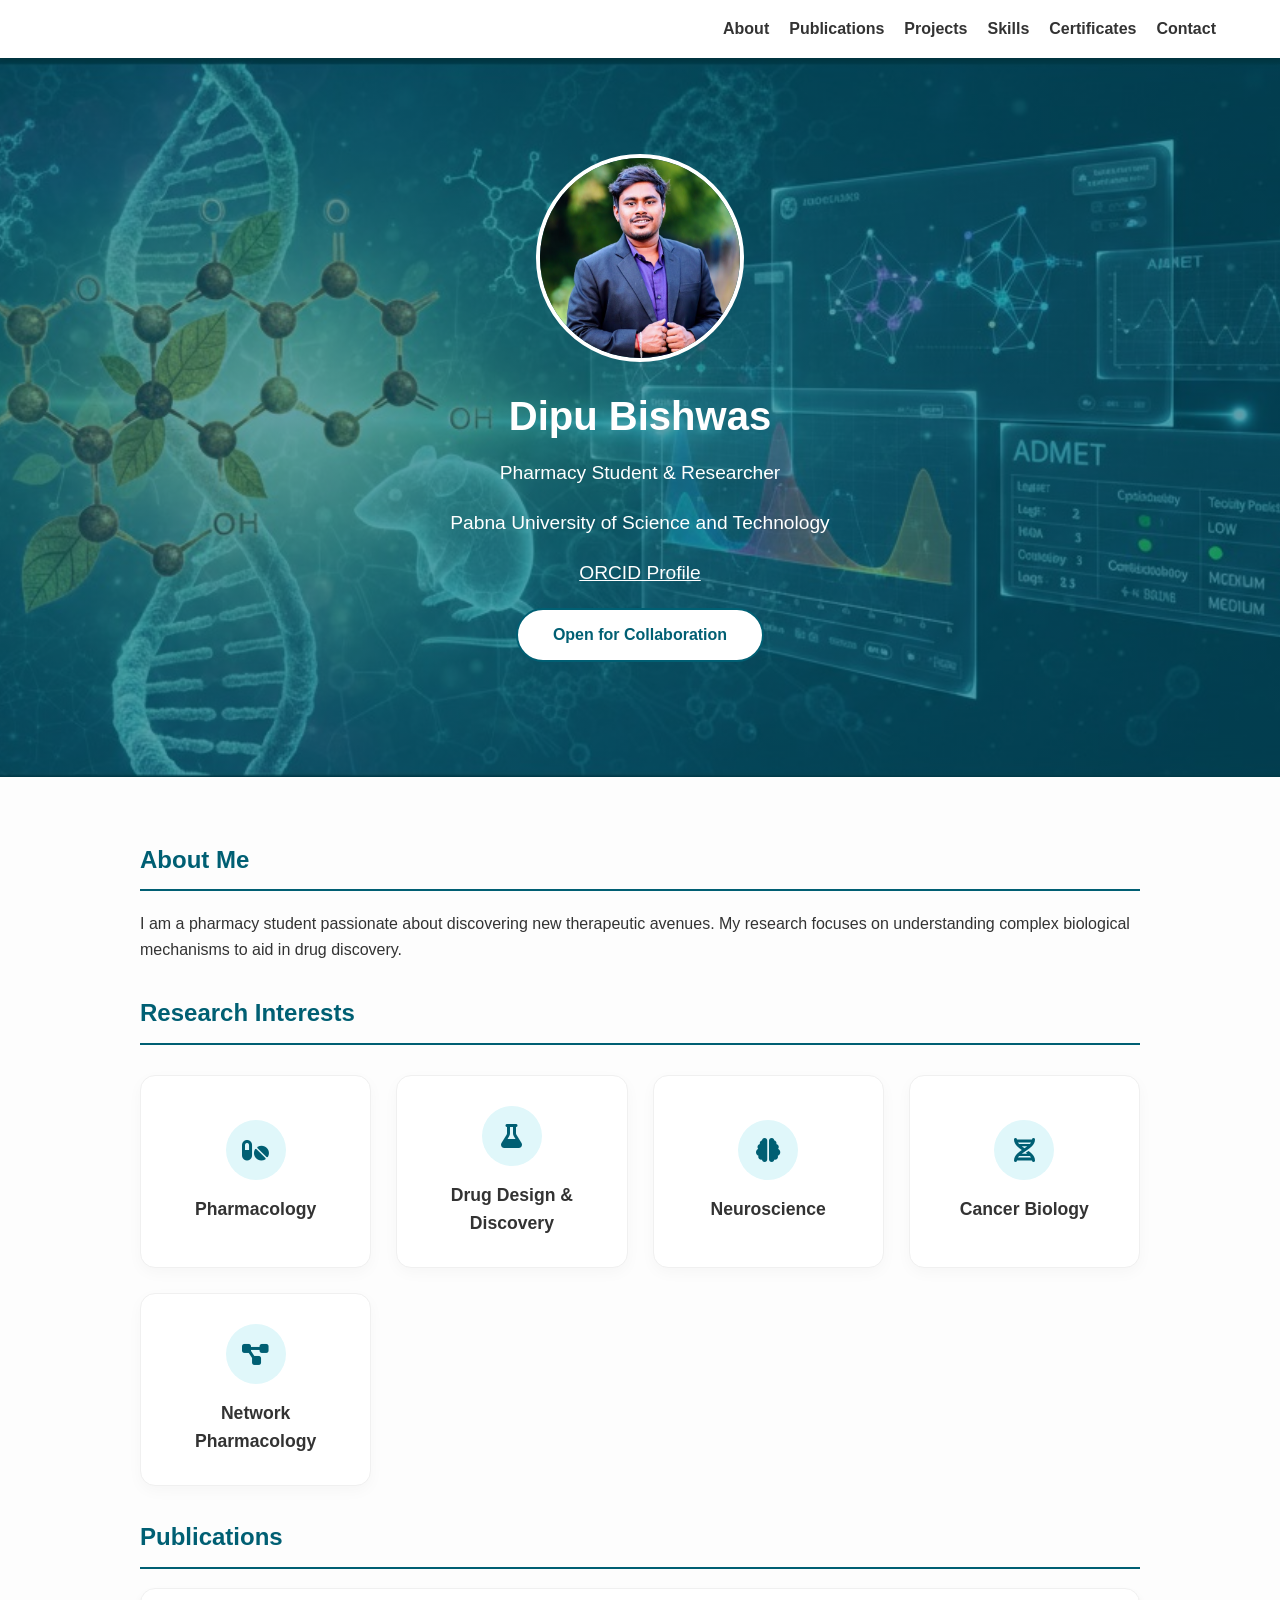
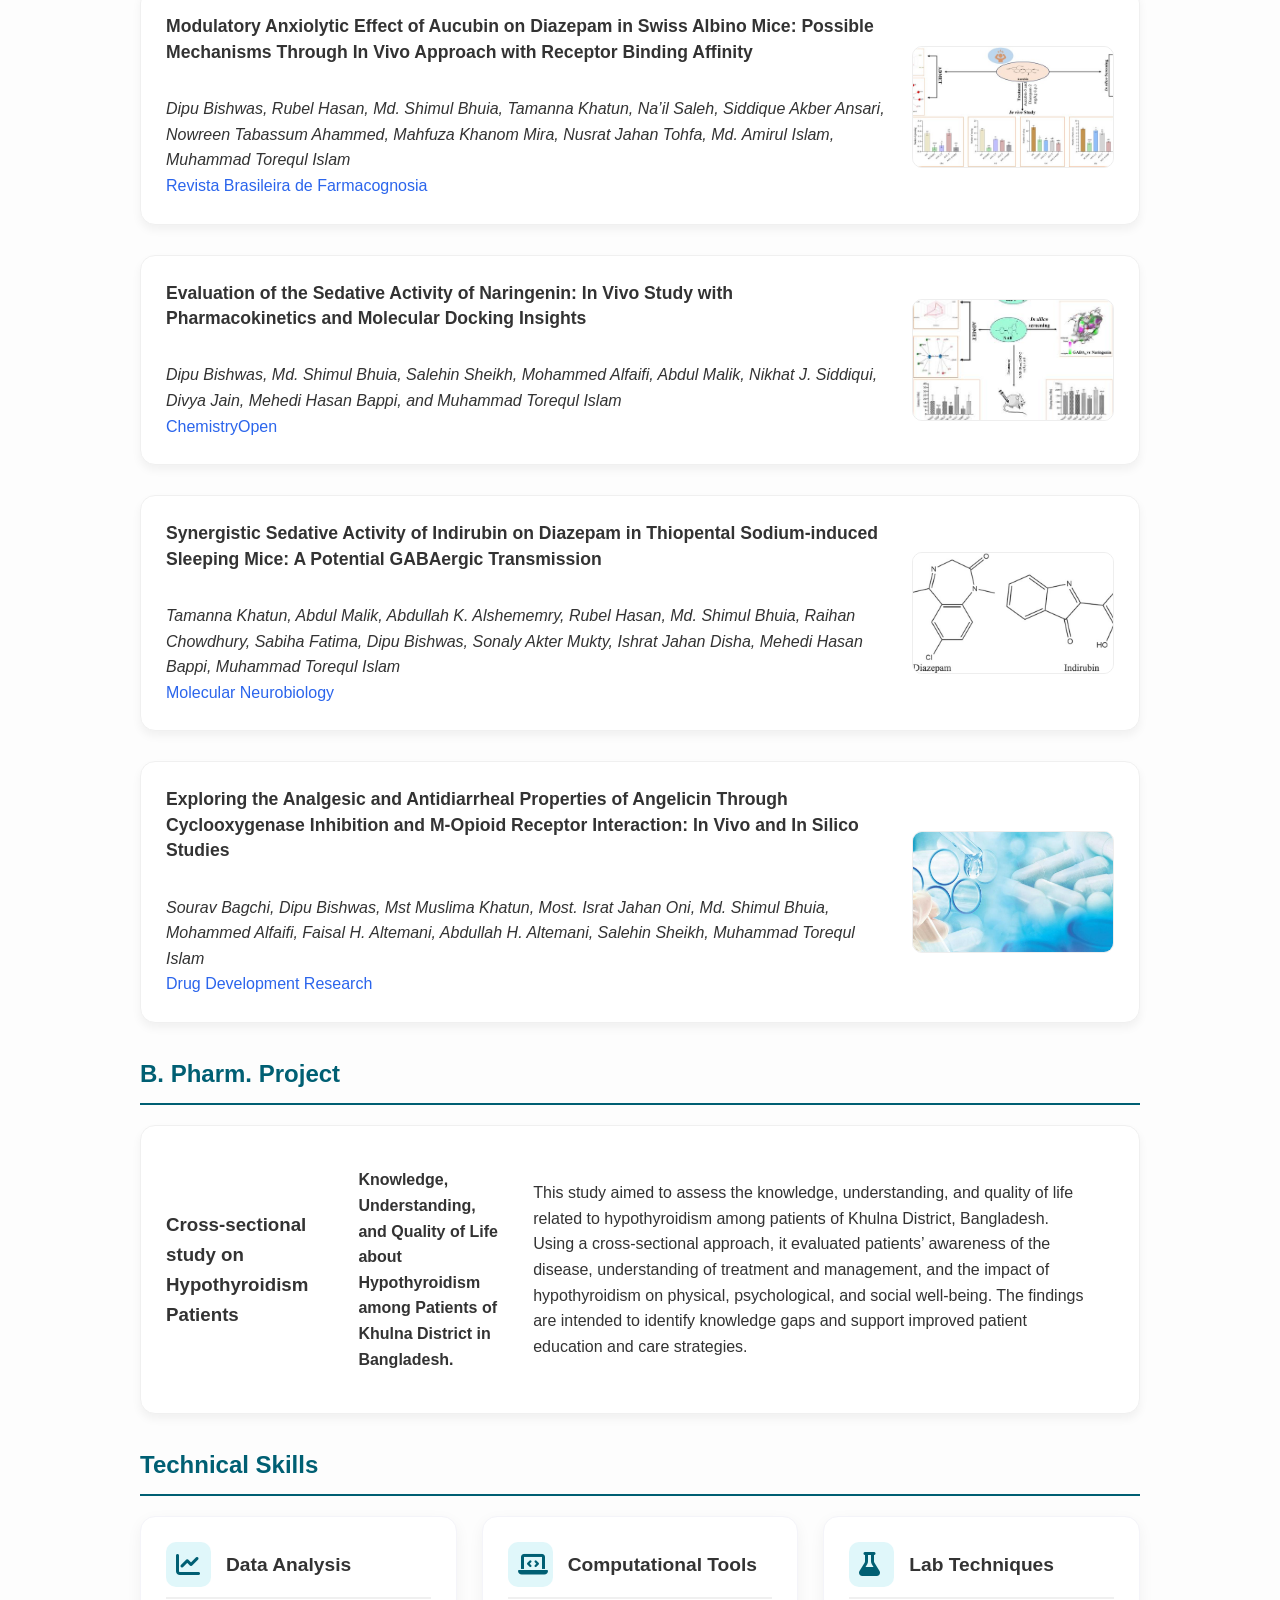
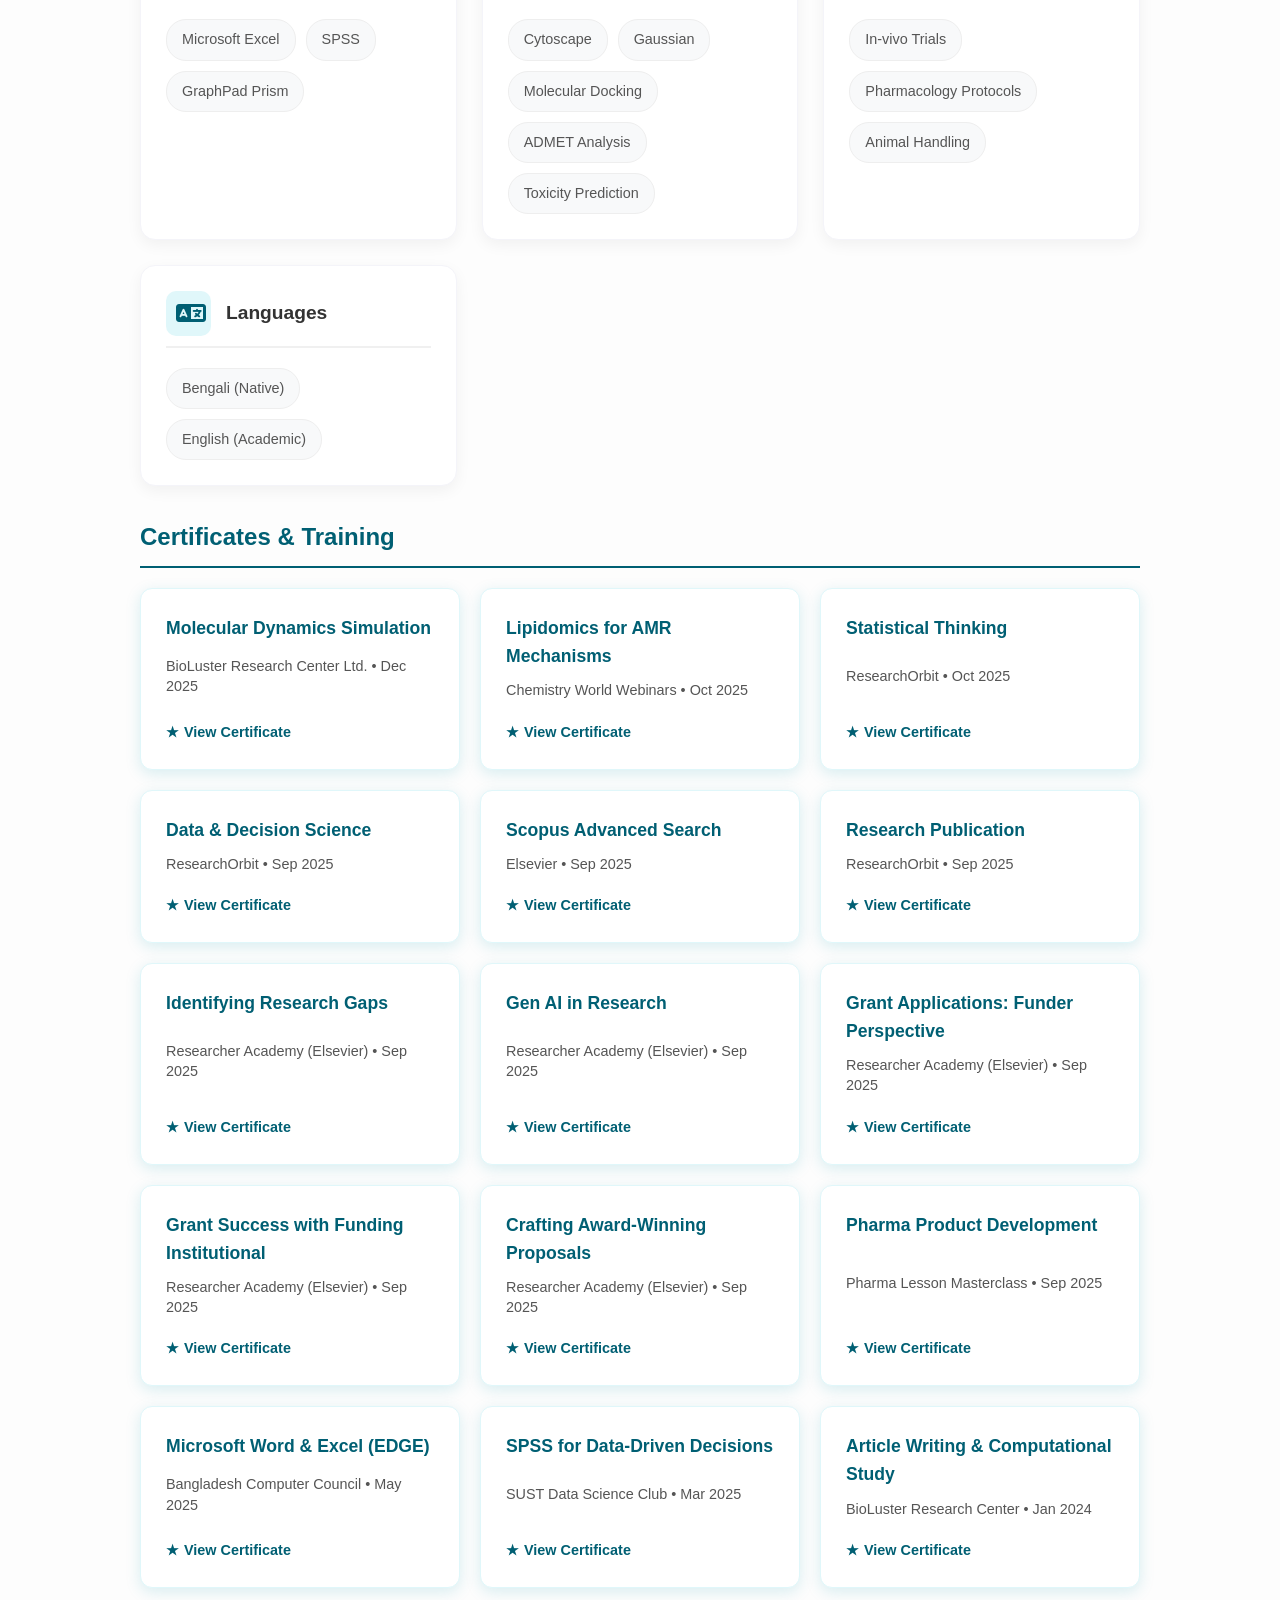
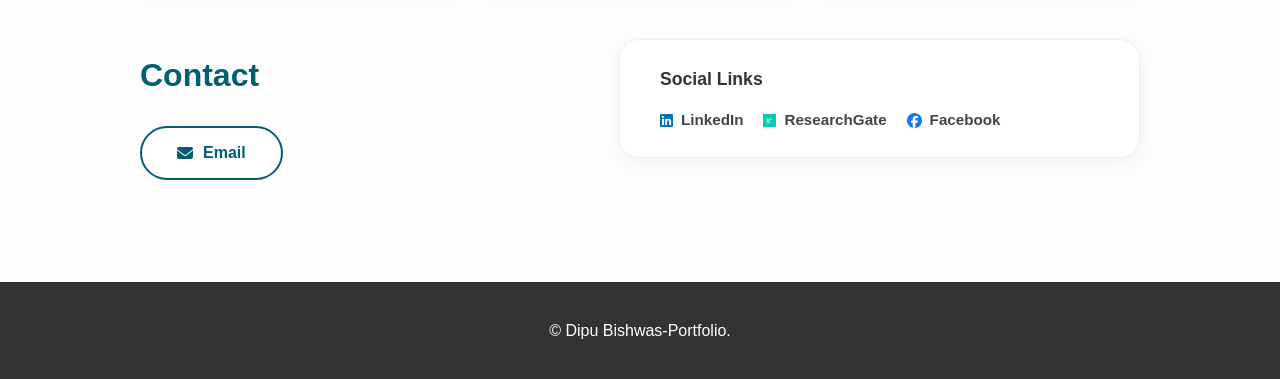
==== commit f7bd97b9: "Update index.html" ====
--- a/index.html
+++ b/index.html
@@ -62,7 +62,7 @@
     <!-- PRIMARY SEO HEADING -->
     <h1>Dipu Bishwas</h1>
 
-    <p>B.Pharm Professional Student & Researcher</p>
+    <p>Pharmacy Student & Researcher</p>
     <p>Pabna University of Science and Technology</p>
 
     <p>
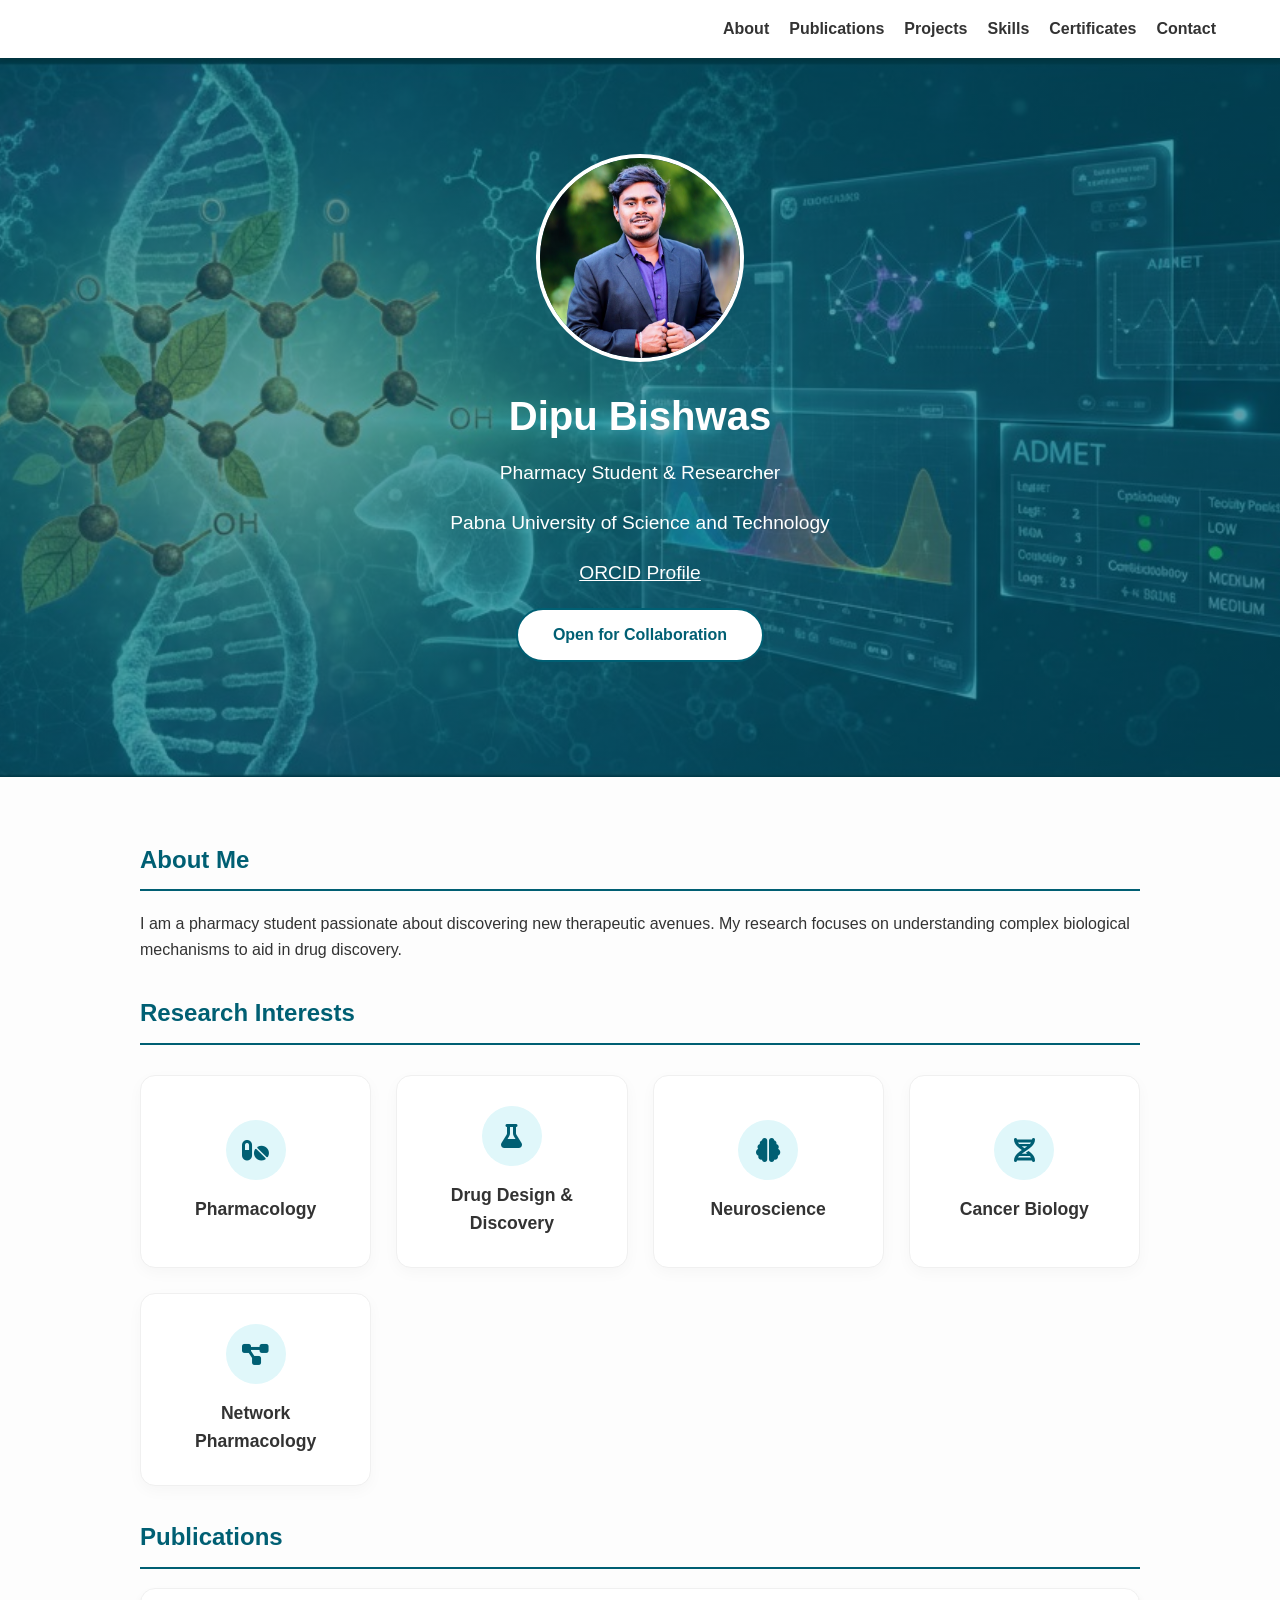
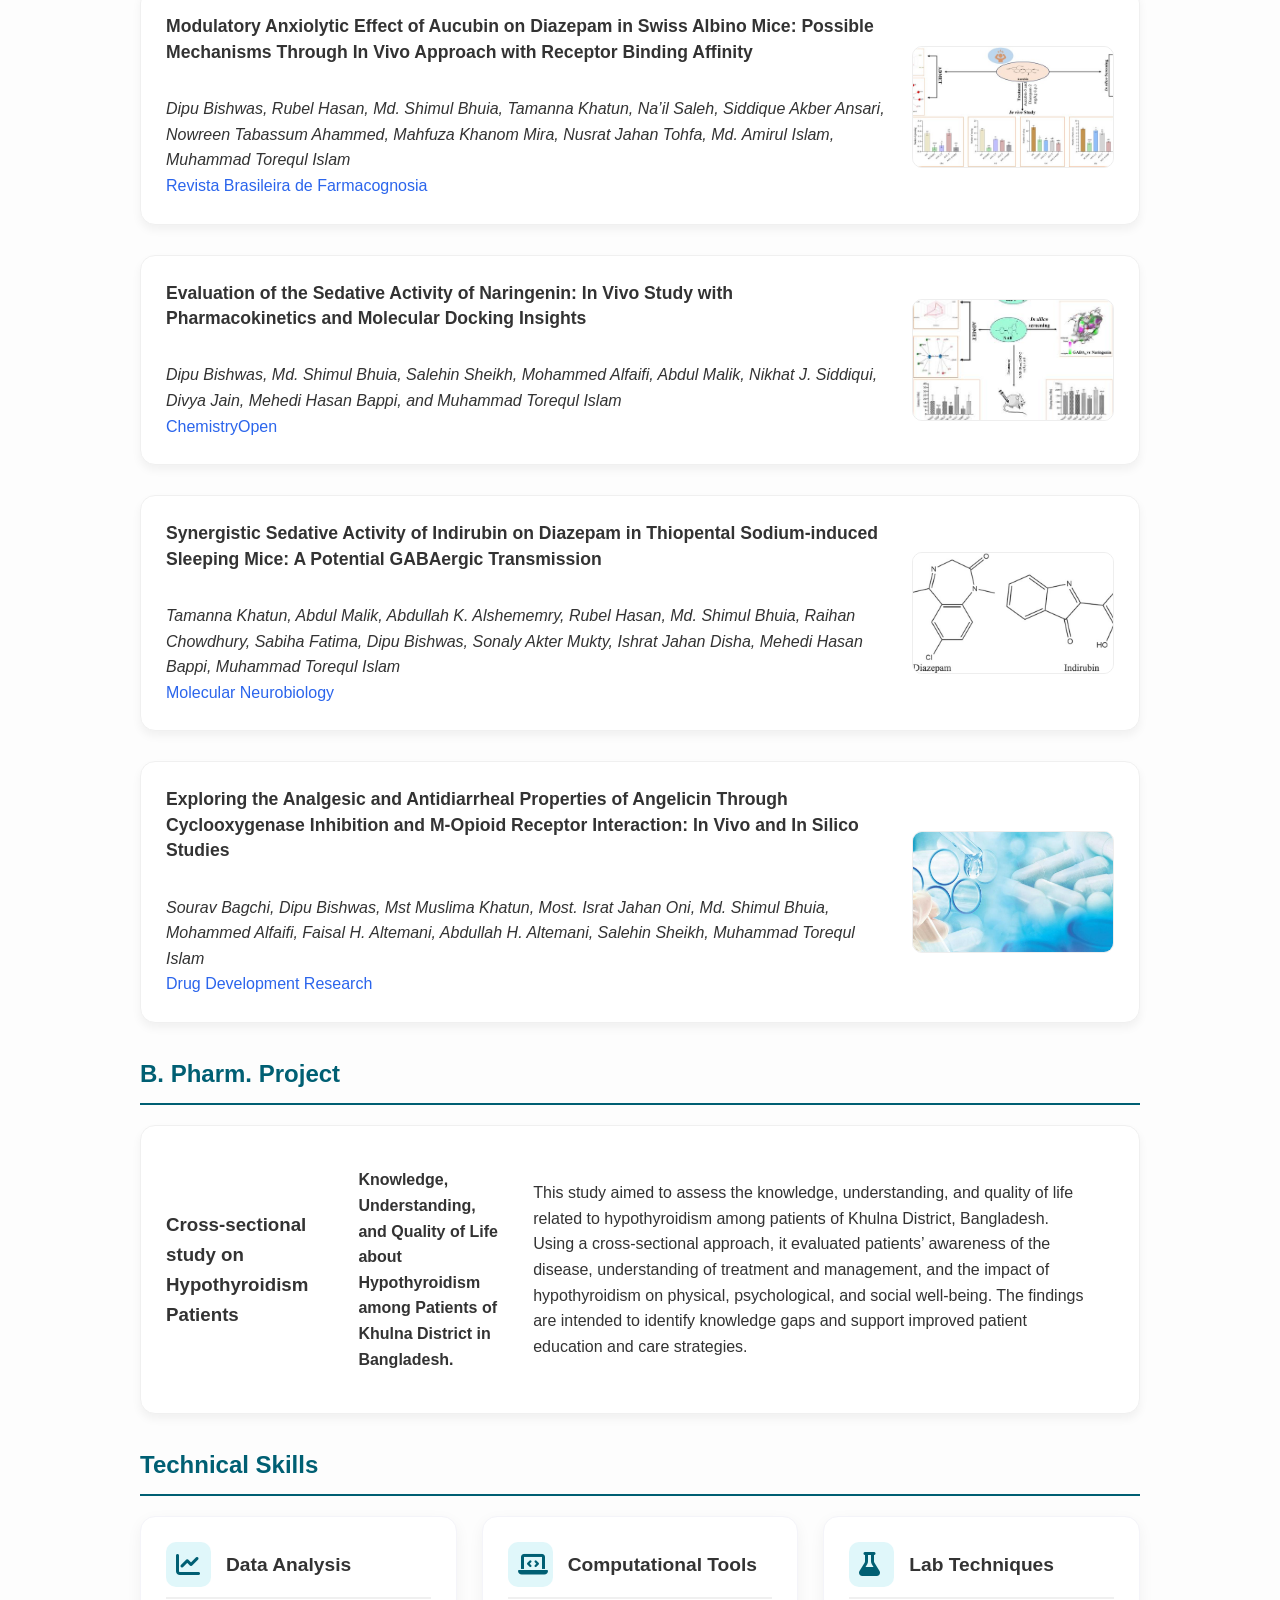
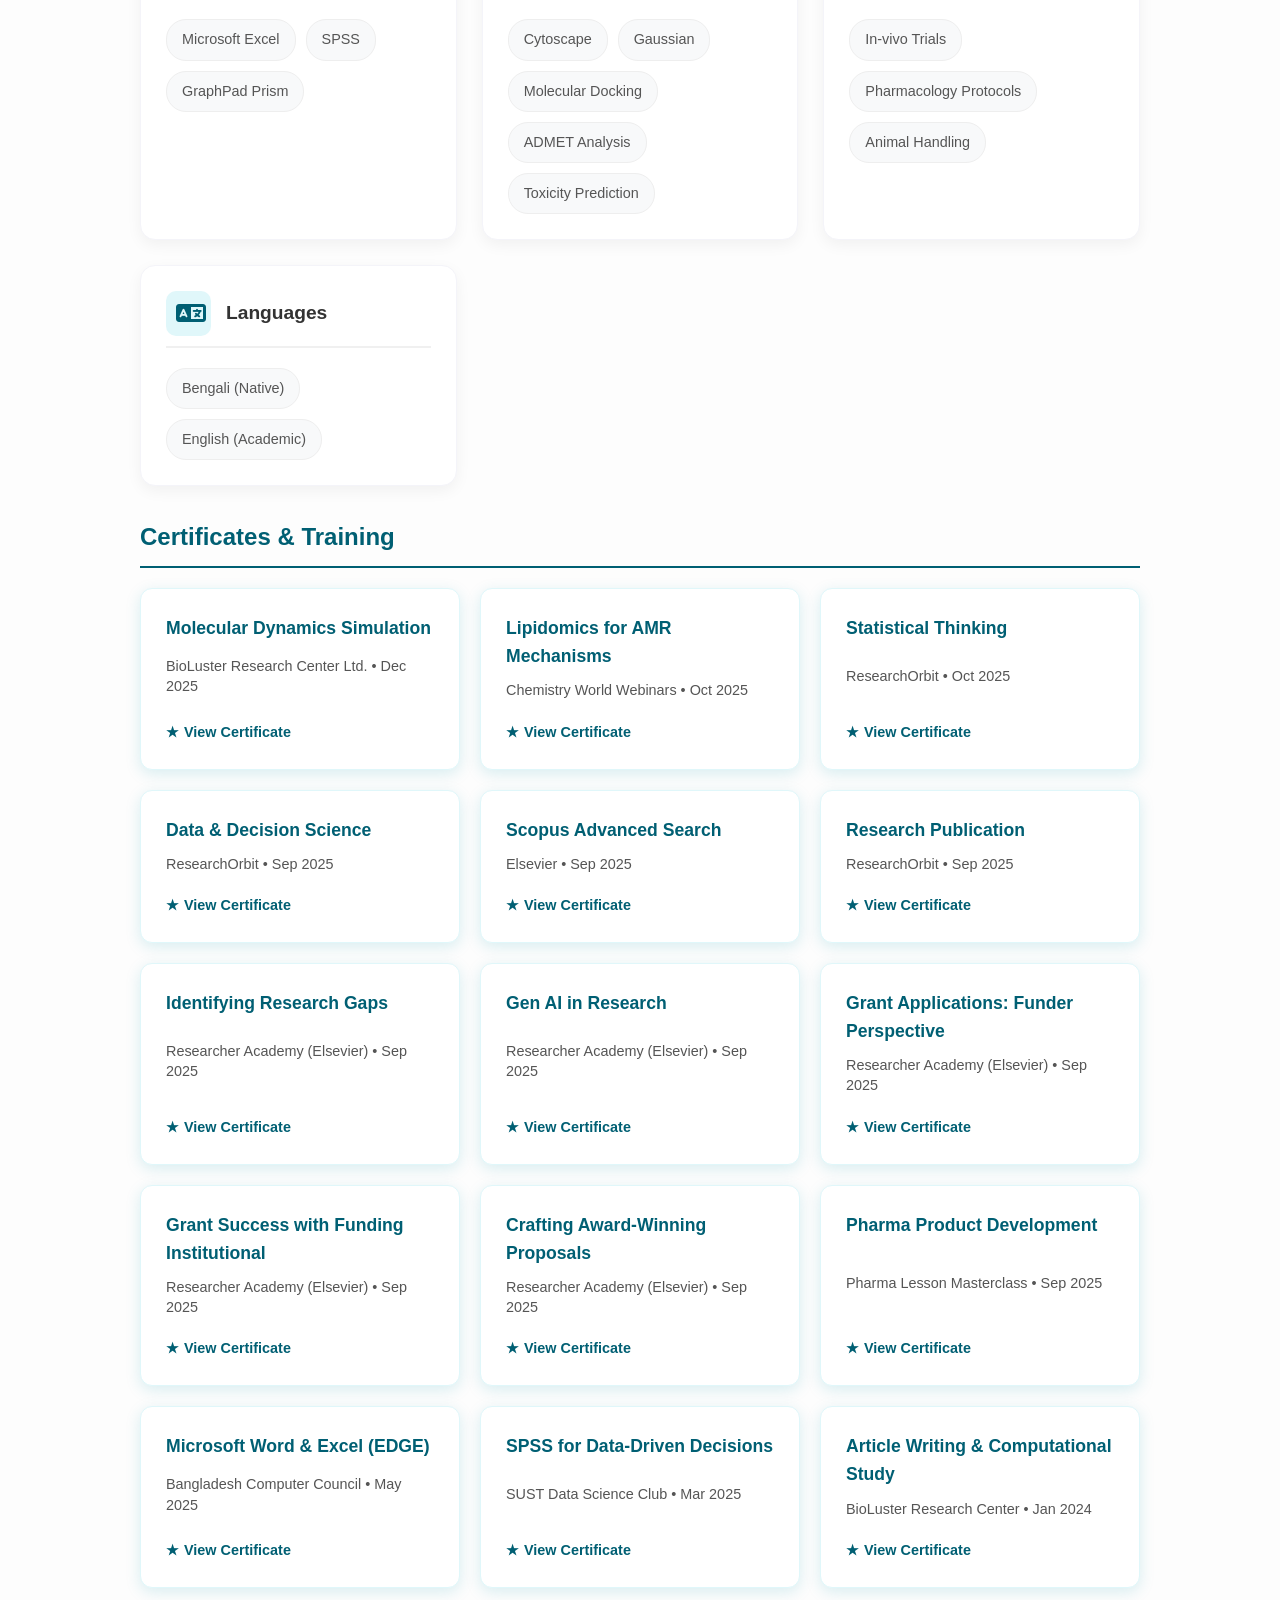
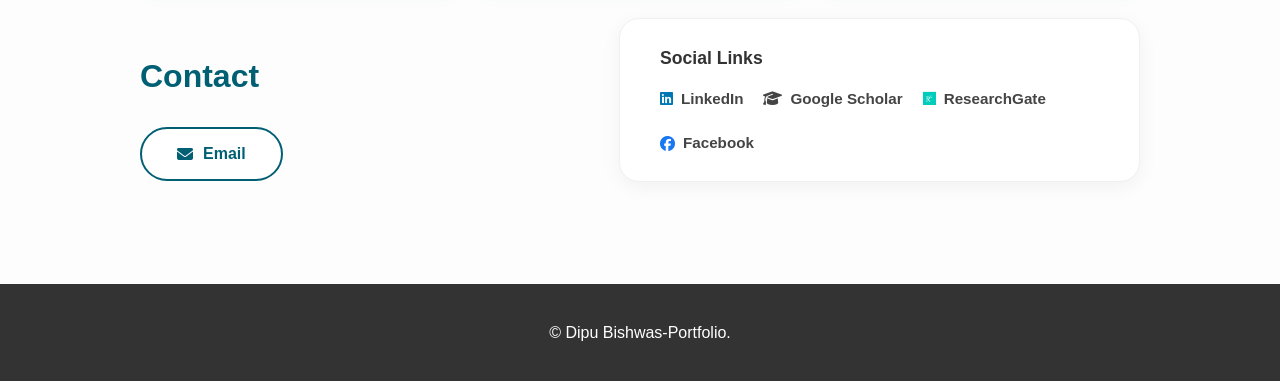
==== commit 638de600: "Update index.html" ====
--- a/index.html
+++ b/index.html
@@ -370,6 +370,7 @@
                     <h3>Social Links</h3>
                     <div class="social-links-grid">
                         <a href="https://www.linkedin.com/in/dipu-bishwas/" target="_blank"><i class="fab fa-linkedin" style="color: #0077b5;"></i> LinkedIn</a>
+                        <a href="https://scholar.google.com/citations?user=WHr3l-4AAAAJ&hl=en" target="_blank"><i class="fas fa-graduation-cap"></i> Google Scholar</a>
                         <a href="https://www.researchgate.net/profile/Dipu-Bishwas-2" target="_blank"><i class="fab fa-researchgate" style="color: #00ccbb;"></i> ResearchGate</a>
                         <a href="https://www.facebook.com/dipu.bishwas23" target="_blank"><i class="fab fa-facebook" style="color: #1877F2;"></i> Facebook</a>
                     </div>
